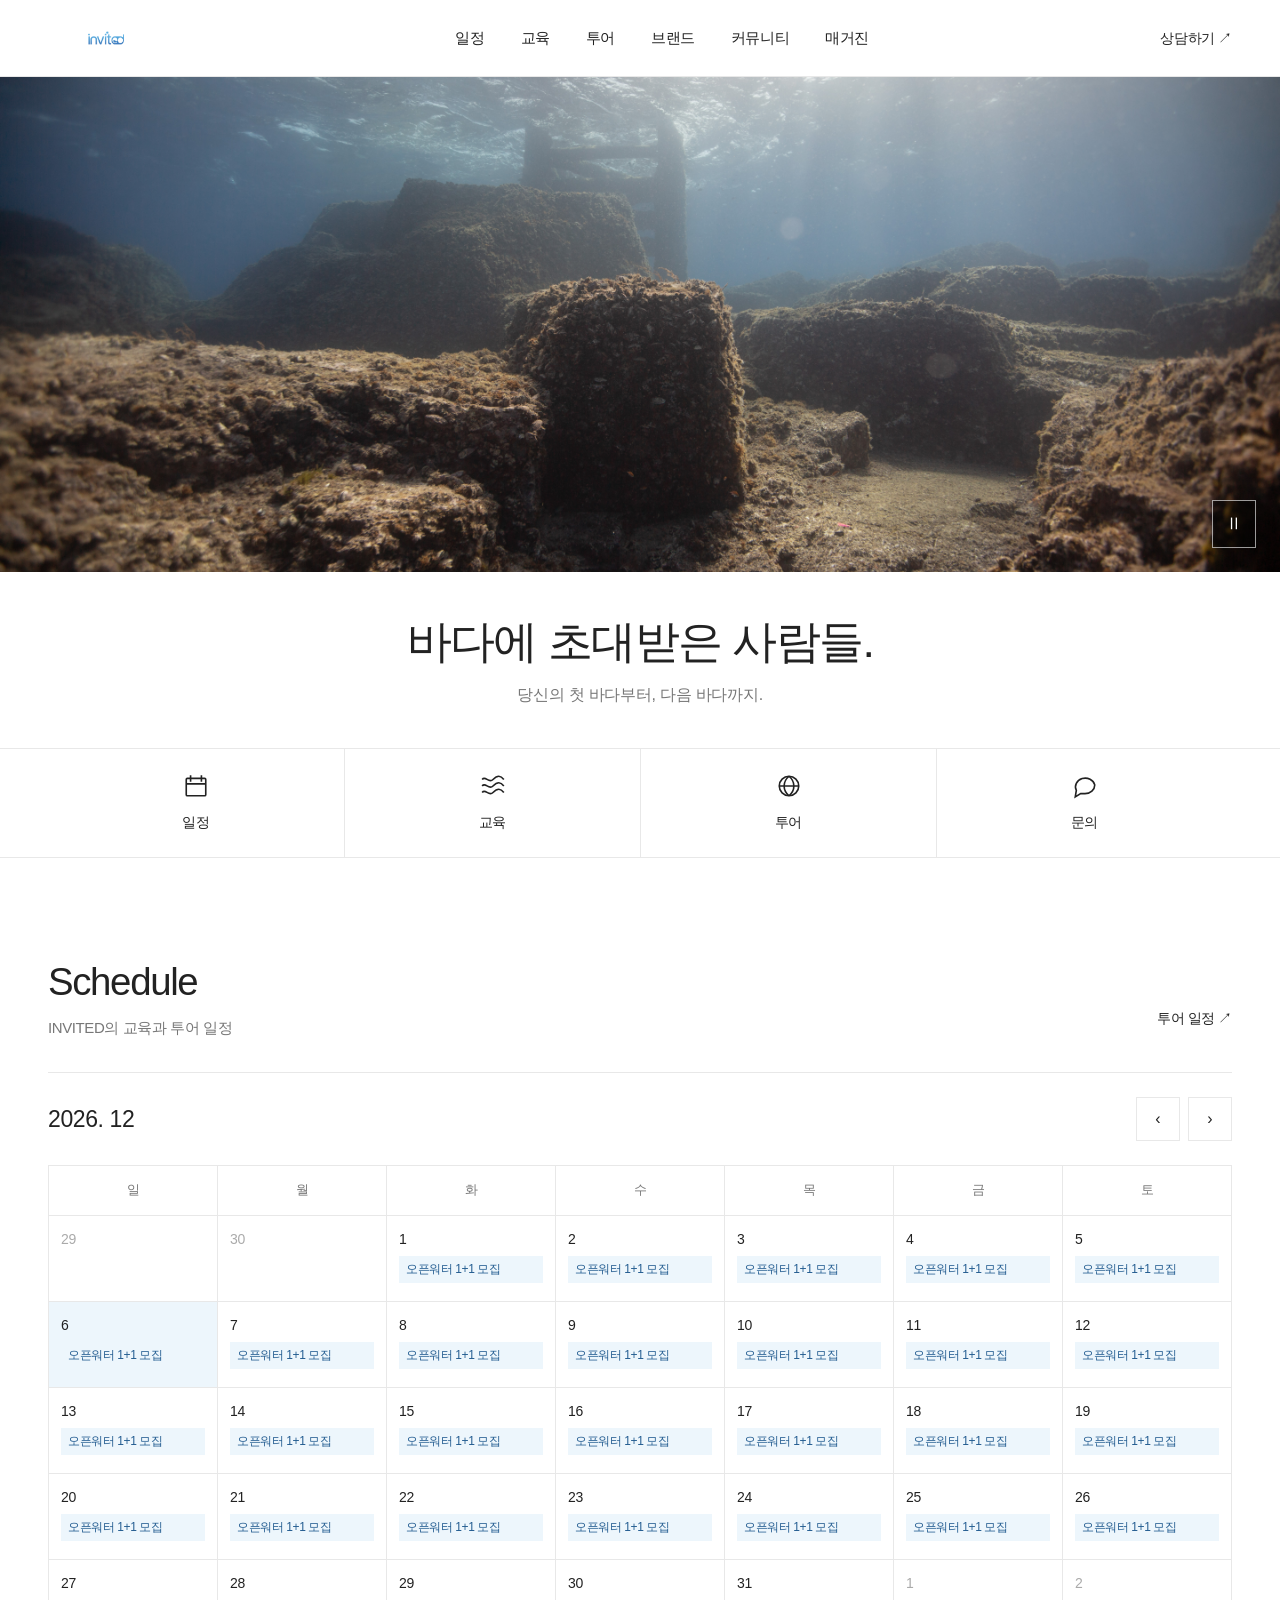
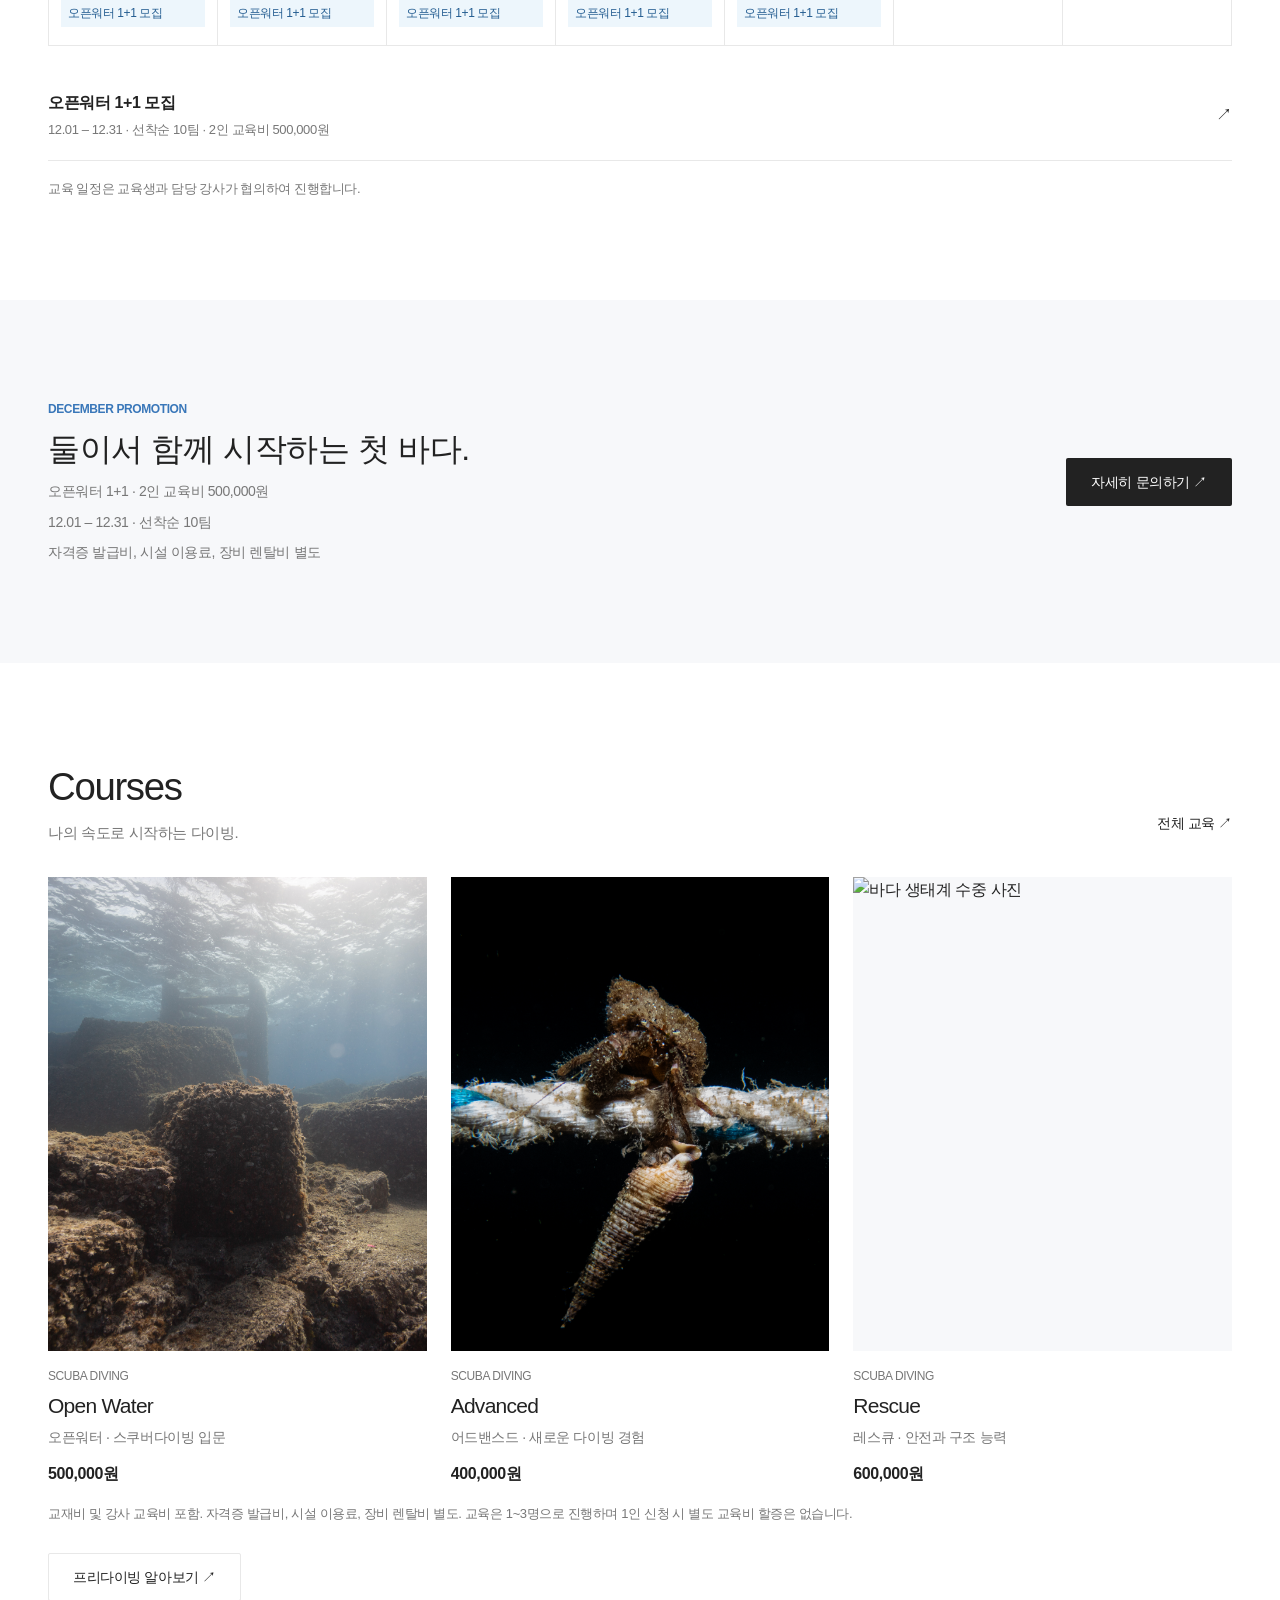
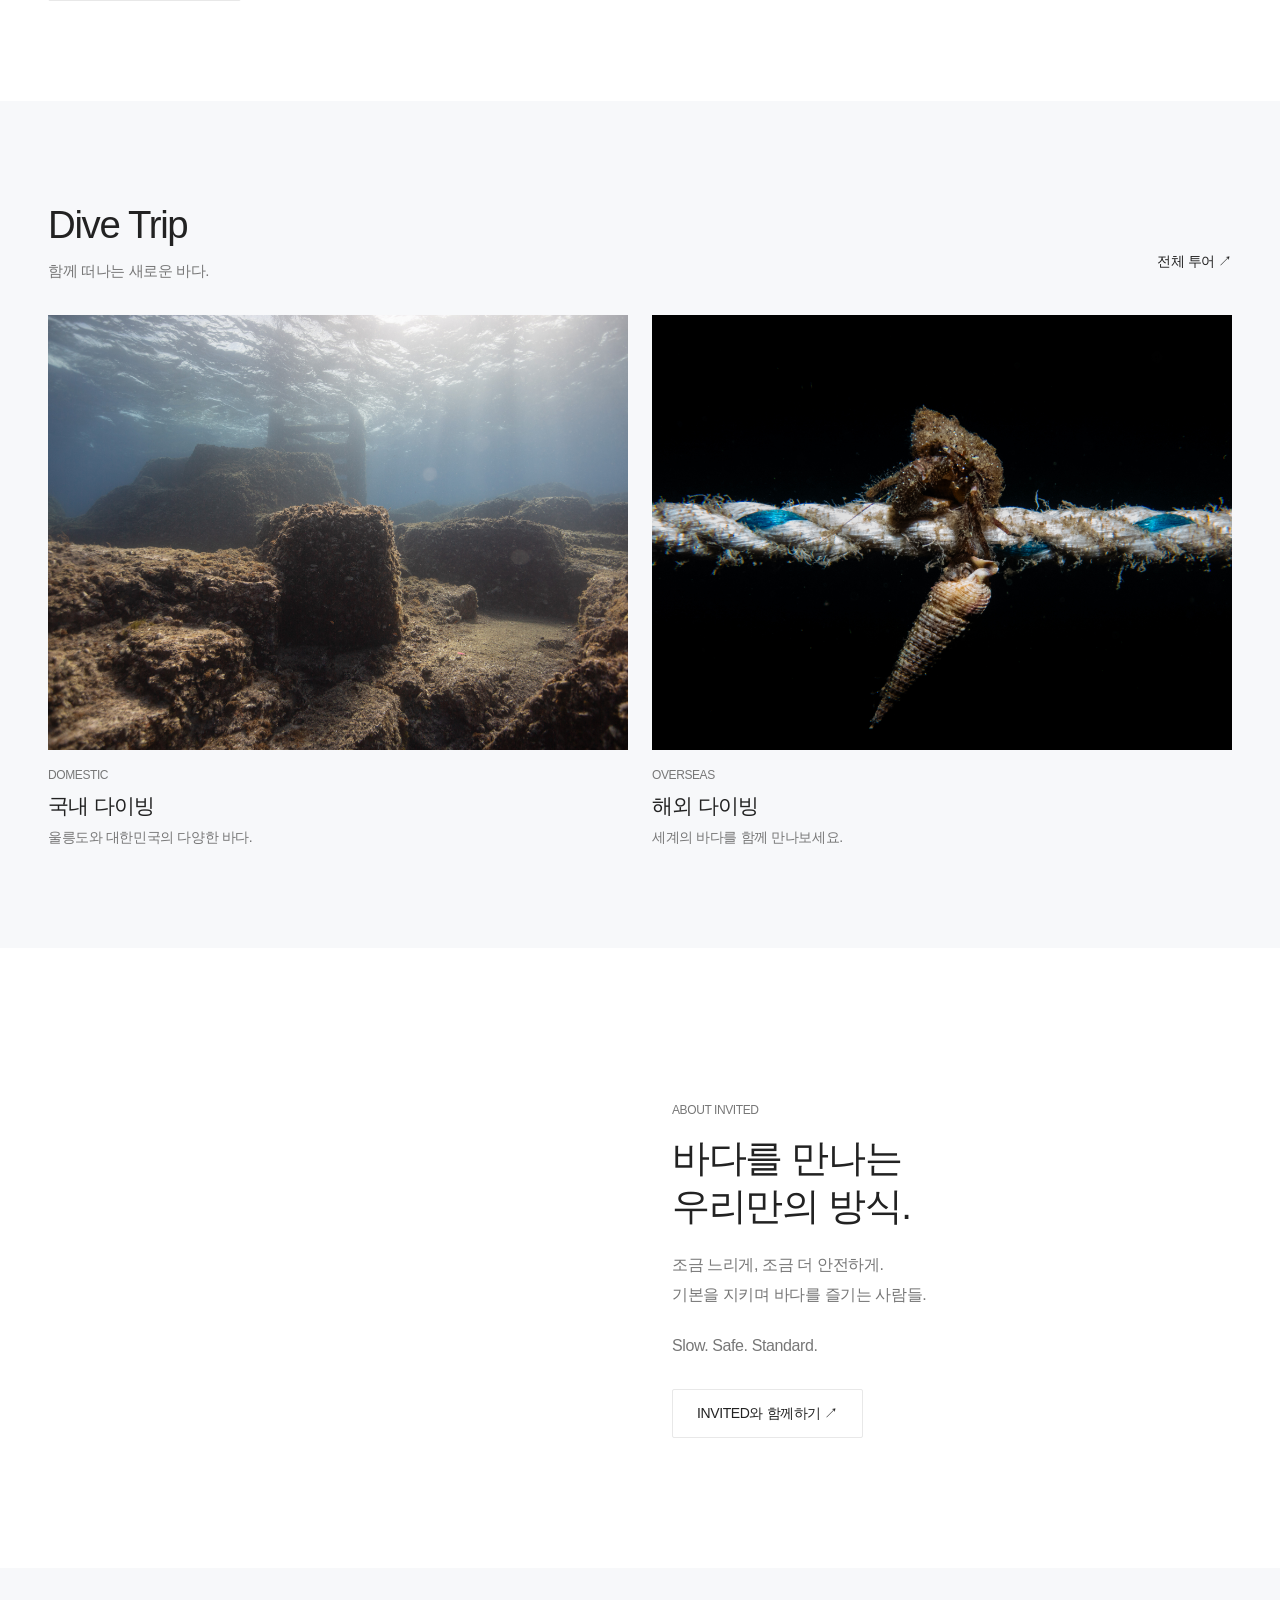
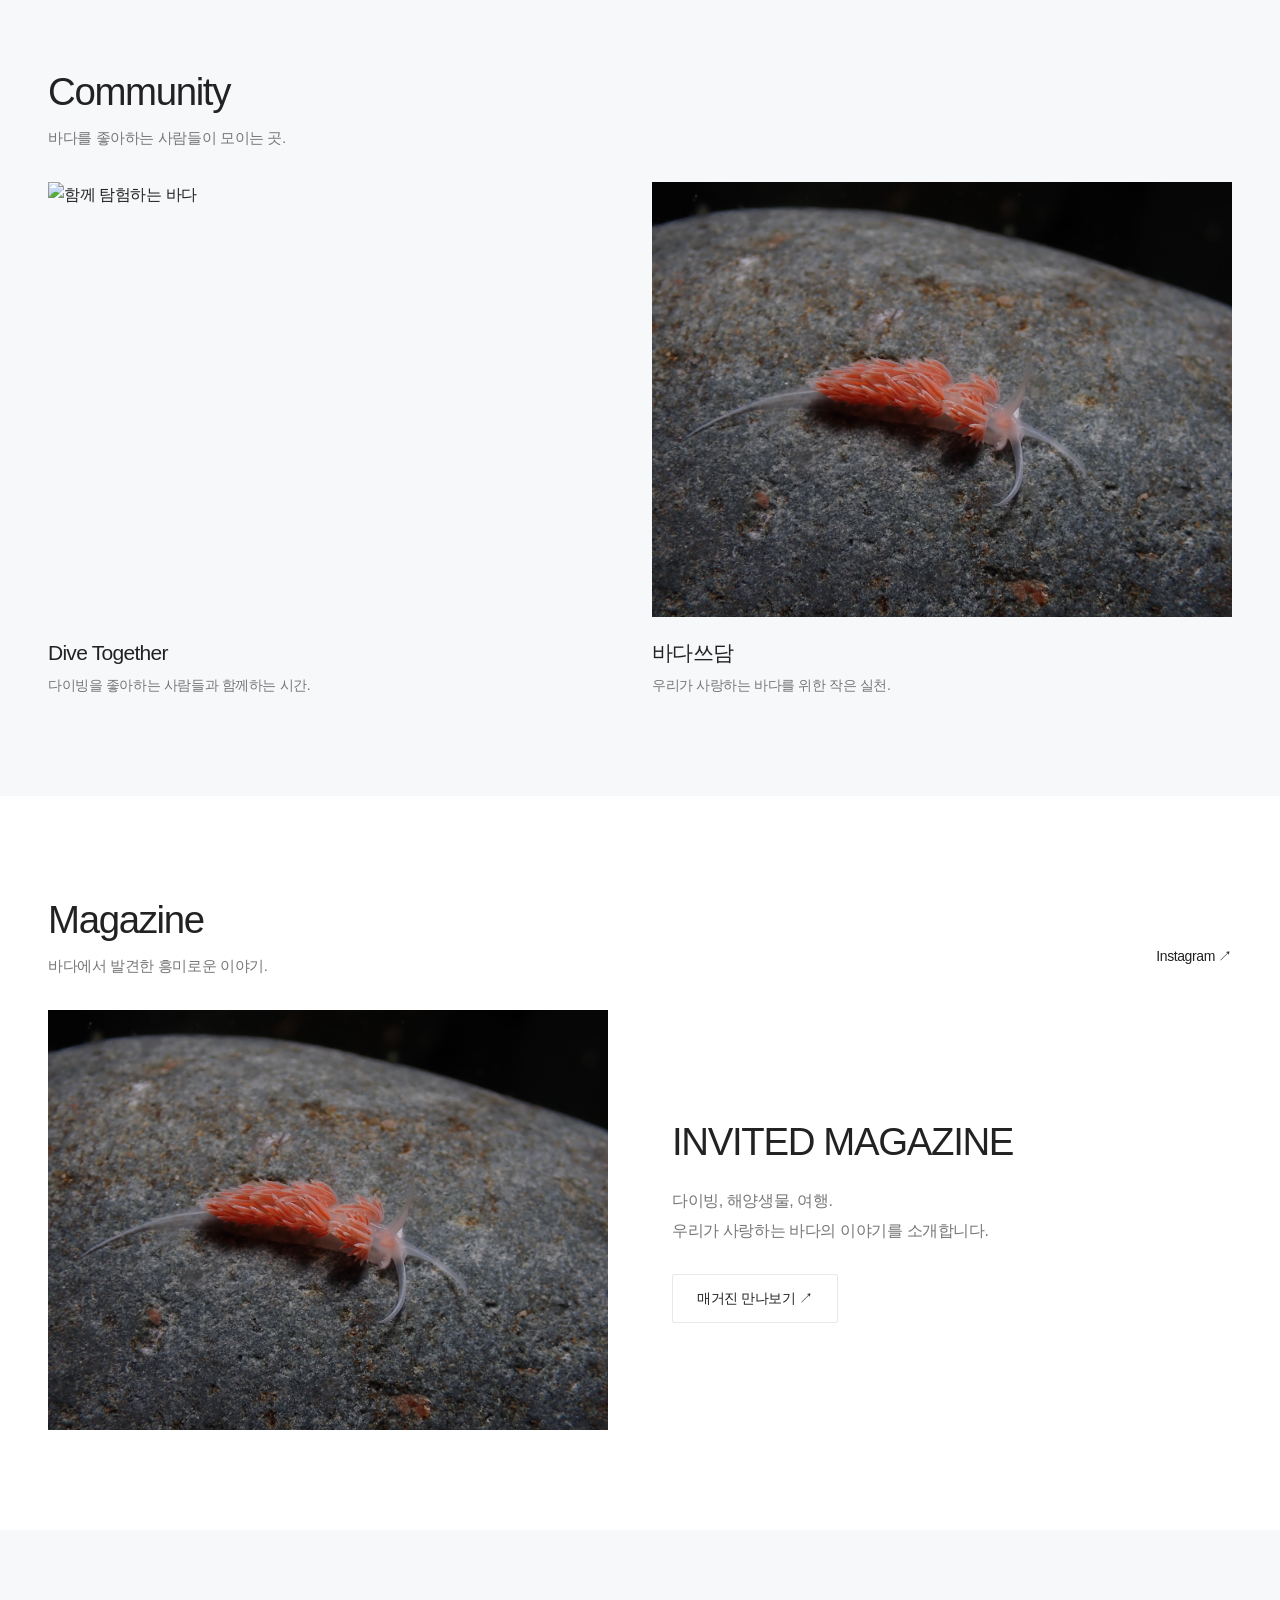
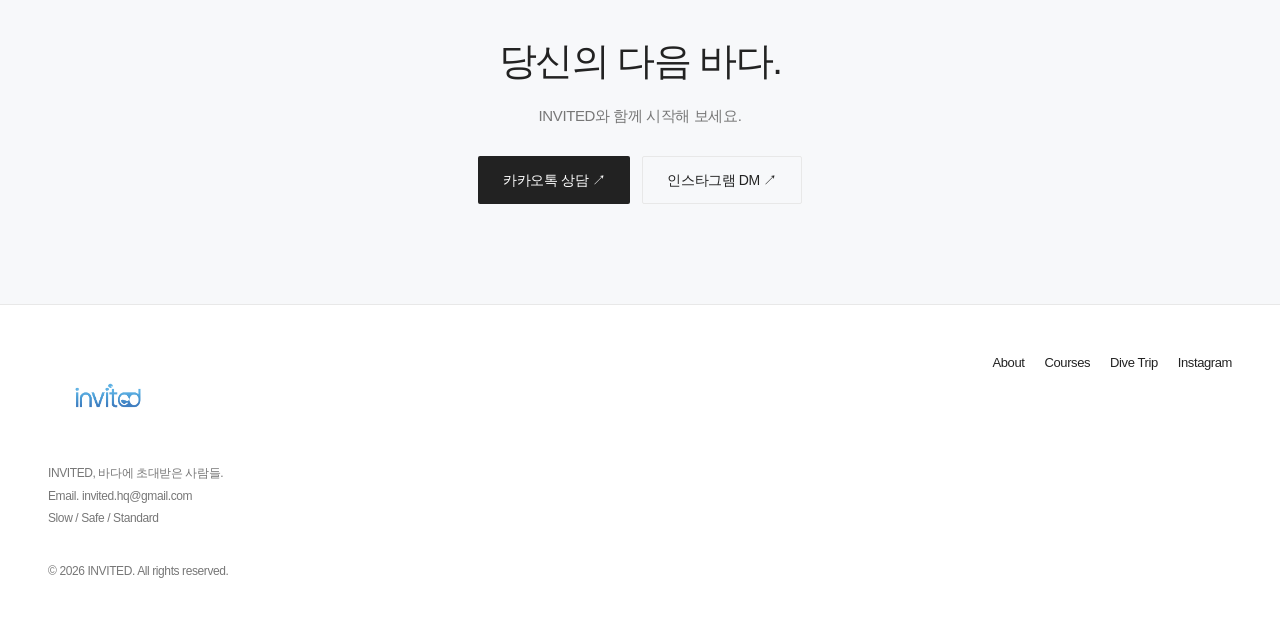
==== index.html @ f5ebbbc6 "V2.0 - Rebuild responsive homepage" ====
<!DOCTYPE html>
<html lang="ko">
<head>

    <meta charset="UTF-8">
    <meta name="viewport"
          content="width=device-width, initial-scale=1.0">

    <title>INVITED — 바다에 초대받은 사람들.</title>

    <meta name="description"
          content="INVITED와 함께 시작하는 새로운 바다. 스쿠버다이빙 교육, 국내외 다이빙 투어, 해양 라이프스타일 커뮤니티.">

    <meta name="theme-color" content="#FFFFFF">

    <link rel="canonical"
          href="https://www.invitedkorea.com/">

    <link rel="stylesheet" href="css/v2.css">

    <style>
        .brand-logo img {
            width: 116px;
        }

        .hero {
            background: #FFFFFF;
        }

        .hero-media {
            height: clamp(340px, 55vh, 640px);
        }

        .hero-content {
            text-align: center;
            padding-block: 40px;
        }

        .hero-title {
            font-weight: 400;
            letter-spacing: -0.035em;
        }

        .hero-description {
            letter-spacing: -0.015em;
        }

        .quick-menu-item {
            font-weight: 400;
        }

        .section-title {
            font-weight: 500;
            letter-spacing: -0.035em;
        }

        .card-title {
            font-weight: 500;
        }

        .calendar-day {
            min-height: 86px;
        }

        .schedule-note {
            color: #777777;
            font-size: 13px;
            margin-top: 18px;
        }

        .schedule-list {
            margin-top: 24px;
        }

        .schedule-item {
            display: flex;
            align-items: center;
            justify-content: space-between;
            gap: 16px;
            padding: 20px 0;
            border-bottom: 1px solid #E8E8E8;
        }

        .schedule-item p {
            font-size: 13px;
            color: #777777;
            margin-top: 4px;
        }

        .community-layout {
            display: grid;
            grid-template-columns: 1fr 1fr;
            align-items: center;
            gap: 64px;
        }

        .community-photo {
            width: 100%;
            aspect-ratio: 4 / 3;
            object-fit: cover;
        }

        .community-copy p {
            color: #777777;
            margin-top: 20px;
            line-height: 1.9;
        }

        .community-copy .btn {
            margin-top: 28px;
        }

        .skip-link {
            position: fixed;
            left: 16px;
            top: -100px;
            z-index: 2000;
            padding: 12px 20px;
            color: #FFFFFF;
            background: #222222;
        }

        .skip-link:focus {
            top: 12px;
        }

        @media (max-width: 767px) {

            .brand-logo img {
                width: 100px;
            }

            .hero-media {
                height: clamp(270px, 42svh, 420px);
            }

            .hero-content {
                padding-block: 28px 32px;
            }

            .hero-title {
                font-size: 27px;
            }

            .hero-description {
                font-size: 13px;
            }

            .calendar-day {
                min-height: 48px;
            }

            .calendar-event {
                height: 5px;
                padding: 0;
                margin-top: 5px;
                border-radius: 1px;
                background: #3977B9;
                font-size: 0;
            }

            .community-layout {
                grid-template-columns: 1fr;
                gap: 28px;
            }

            .schedule-item {
                align-items: flex-start;
            }

            .community-copy p {
                font-size: 14px;
            }
        }
    </style>

</head>

<body>

<a href="#main" class="skip-link">
    본문으로 건너뛰기
</a>

<!-- ==============================
     HEADER
============================== -->

<header class="site-header" id="siteHeader">

    <div class="container header-inner">

        <a href="/" class="brand-logo"
           aria-label="INVITED 홈">

            <img src="images/INVITED-JPG.jpg"
                 alt="INVITED">

        </a>

        <nav class="desktop-nav"
             aria-label="주 메뉴">

            <a href="#schedule">일정</a>
            <a href="#programs">교육</a>
            <a href="#trips">투어</a>
            <a href="#story">브랜드</a>
            <a href="#community">커뮤니티</a>
            <a href="#magazine">매거진</a>

        </nav>

        <a class="header-contact"
           href="https://pf.kakao.com/_bCxexaX"
           target="_blank"
           rel="noopener noreferrer">

            상담하기 ↗

        </a>

        <button type="button"
                class="menu-toggle"
                id="menuToggle"
                aria-label="메뉴 열기"
                aria-expanded="false"
                aria-controls="mobileNav">

            <svg viewBox="0 0 24 24"
                 fill="none"
                 stroke="currentColor"
                 stroke-width="1.5"
                 aria-hidden="true">

                <path d="M3 6h18 M3 12h18 M3 18h18"/>

            </svg>

        </button>

    </div>

    <nav class="mobile-nav"
         id="mobileNav"
         aria-label="모바일 메뉴">

        <a href="#schedule">일정</a>
        <a href="#programs">교육</a>
        <a href="#trips">투어</a>
        <a href="#story">브랜드</a>
        <a href="#community">커뮤니티</a>
        <a href="#magazine">매거진</a>
        <a href="#contact">상담 및 문의</a>

    </nav>

</header>


<main id="main">

<!-- ==============================
     MAIN VISUAL
============================== -->

<section class="hero">

    <div class="hero-media">

        <video id="heroVideo"
               muted
               loop
               playsinline
               preload="none"
               poster="images/ocean/ssangjungcho.jpg"
               aria-hidden="true">

            <source src="videos/hero.mp4"
                    type="video/mp4">

        </video>

        <button type="button"
                class="hero-video-toggle"
                id="videoToggle"
                aria-label="배경 영상 재생">

            <span id="videoToggleIcon"
                  aria-hidden="true">▶</span>

        </button>

    </div>

    <div class="container hero-content">

        <h1 class="hero-title">
            바다에 초대받은 사람들.
        </h1>

        <p class="hero-description">
            당신의 첫 바다부터, 다음 바다까지.
        </p>

    </div>

</section>


<!-- ==============================
     QUICK MENU
============================== -->

<nav class="quick-menu"
     aria-label="빠른 메뉴">

    <div class="container quick-menu-grid">

        <a href="#schedule"
           class="quick-menu-item">

            <svg viewBox="0 0 24 24"
                 fill="none"
                 stroke="currentColor"
                 aria-hidden="true">

                <rect x="3" y="5"
                      width="18" height="16"
                      rx="1"/>

                <path d="M7 2v6 M17 2v6 M3 10h18"/>

            </svg>

            <span>일정</span>

        </a>

        <a href="#programs"
           class="quick-menu-item">

            <svg viewBox="0 0 24 24"
                 fill="none"
                 stroke="currentColor"
                 aria-hidden="true">

                <path d="M2 6c3-4 6 4 10 0s7-4 10 0
                         M2 12c3-4 6 4 10 0s7-4 10 0
                         M2 18c3-4 6 4 10 0s7-4 10 0"/>

            </svg>

            <span>교육</span>

        </a>

        <a href="#trips"
           class="quick-menu-item">

            <svg viewBox="0 0 24 24"
                 fill="none"
                 stroke="currentColor"
                 aria-hidden="true">

                <circle cx="12" cy="12" r="9"/>

                <path d="M3 12h18
                         M12 3c-6 5-6 13 0 18
                         M12 3c6 5 6 13 0 18"/>

            </svg>

            <span>투어</span>

        </a>

        <a href="#contact"
           class="quick-menu-item">

            <svg viewBox="0 0 24 24"
                 fill="none"
                 stroke="currentColor"
                 aria-hidden="true">

                <path d="M21 11a9 8 0 0 1-9 8
                         H8l-5 3 1-6
                         a9 8 0 1 1 17-5Z"/>

            </svg>

            <span>문의</span>

        </a>

    </div>

</nav>


<!-- ==============================
     SCHEDULE
============================== -->

<section class="section" id="schedule">

    <div class="container">

        <div class="section-heading">

            <div>

                <h2 class="section-title">Schedule</h2>

                <p class="section-description">
                    INVITED의 교육과 투어 일정
                </p>

            </div>

            <a href="tour.html" class="section-link">
                투어 일정 ↗
            </a>

        </div>

        <div class="calendar">

            <div class="calendar-header">

                <h3 class="calendar-month"
                    id="calendarMonth"
                    aria-live="polite"></h3>

                <div class="calendar-controls">

                    <button type="button"
                            id="prevMonth"
                            aria-label="이전 달">‹</button>

                    <button type="button"
                            id="nextMonth"
                            aria-label="다음 달">›</button>

                </div>

            </div>

            <div class="calendar-grid"
                 id="calendarGrid"></div>

        </div>

        <div class="schedule-list"
             id="scheduleList"></div>

        <p class="schedule-note">
            교육 일정은 교육생과 담당 강사가
            협의하여 진행합니다.
        </p>

    </div>

</section>


<!-- ==============================
     PROMOTION
============================== -->

<section class="section section-light"
         id="promotion"
         hidden>

    <div class="container">

        <div class="promotion-banner"
             style="padding: 0;">

            <div>

                <p class="promotion-label">
                    DECEMBER PROMOTION
                </p>

                <h2 class="promotion-title">
                    둘이서 함께 시작하는 첫 바다.
                </h2>

                <p class="promotion-description">
                    오픈워터 1+1 · 2인 교육비 500,000원
                </p>

                <p class="promotion-description">
                    12.01 – 12.31 · 선착순 10팀
                </p>

                <p class="promotion-description">
                    자격증 발급비, 시설 이용료,
                    장비 렌탈비 별도
                </p>

            </div>

            <a href="https://pf.kakao.com/_bCxexaX"
               target="_blank"
               rel="noopener noreferrer"
               class="btn btn-dark"
               id="promotionButton">

                자세히 문의하기 ↗

            </a>

        </div>

    </div>

</section>


<!-- ==============================
     COURSES
============================== -->

<section class="section" id="programs">

    <div class="container">

        <div class="section-heading">

            <div>

                <h2 class="section-title">Courses</h2>

                <p class="section-description">
                    나의 속도로 시작하는 다이빙.
                </p>

            </div>

            <a href="learn.html"
               class="section-link">

                전체 교육 ↗

            </a>

        </div>

        <div class="card-grid">

            <!-- OPEN WATER -->

            <a class="content-card"
               href="learn.html#scuba">

                <div class="card-image">

                    <img src="images/ocean/ssangjungcho.jpg"
                         alt="울릉도 수중 풍경"
                         loading="lazy"
                         decoding="async">

                </div>

                <div class="card-body">

                    <p class="card-category">
                        SCUBA DIVING
                    </p>

                    <h3 class="card-title">
                        Open Water
                    </h3>

                    <p class="card-description">
                        오픈워터 · 스쿠버다이빙 입문
                    </p>

                    <p class="card-price">
                        500,000원
                    </p>

                </div>

            </a>


            <!-- ADVANCED -->

            <a class="content-card"
               href="learn.html#advanced">

                <div class="card-image">

                    <img src="images/ocean/soragae.jpg"
                         alt="푸른 바다의 수중 풍경"
                         loading="lazy"
                         decoding="async">

                </div>

                <div class="card-body">

                    <p class="card-category">
                        SCUBA DIVING
                    </p>

                    <h3 class="card-title">
                        Advanced
                    </h3>

                    <p class="card-description">
                        어드밴스드 · 새로운 다이빙 경험
                    </p>

                    <p class="card-price">
                        400,000원
                    </p>

                </div>

            </a>


            <!-- RESCUE -->

            <a class="content-card"
               href="learn.html#rescue">

                <div class="card-image">

                    <img src="images/ocean/getjirung.jpg"
                         alt="바다 생태계 수중 사진"
                         loading="lazy"
                         decoding="async">

                </div>

                <div class="card-body">

                    <p class="card-category">
                        SCUBA DIVING
                    </p>

                    <h3 class="card-title">
                        Rescue
                    </h3>

                    <p class="card-description">
                        레스큐 · 안전과 구조 능력
                    </p>

                    <p class="card-price">
                        600,000원
                    </p>

                </div>

            </a>

        </div>

        <p class="schedule-note">
            교재비 및 강사 교육비 포함.
            자격증 발급비, 시설 이용료, 장비 렌탈비 별도.
            교육은 1~3명으로 진행하며
            1인 신청 시 별도 교육비 할증은 없습니다.
        </p>

        <div style="margin-top: 28px;">

            <a href="learn.html#freediving"
               class="btn btn-outline">

                프리다이빙 알아보기 ↗

            </a>

        </div>

    </div>

</section>


<!-- ==============================
     DIVE TRIP
============================== -->

<section class="section section-light"
         id="trips">

    <div class="container">

        <div class="section-heading">

            <div>

                <h2 class="section-title">
                    Dive Trip
                </h2>

                <p class="section-description">
                    함께 떠나는 새로운 바다.
                </p>

            </div>

            <a href="tour.html" class="section-link">
                전체 투어 ↗
            </a>

        </div>

        <div class="card-grid two-columns">

            <a class="content-card"
               href="tour.html">

                <div class="card-image landscape">

                    <img src="images/ocean/ssangjungcho.jpg"
                         alt="울릉도 다이빙 포인트"
                         loading="lazy"
                         decoding="async">

                </div>

                <div class="card-body">

                    <p class="card-category">
                        DOMESTIC
                    </p>

                    <h3 class="card-title">
                        국내 다이빙
                    </h3>

                    <p class="card-description">
                        울릉도와 대한민국의 다양한 바다.
                    </p>

                </div>

            </a>

            <a class="content-card"
               href="tour.html#cebu-2026">

                <div class="card-image landscape">

                    <img src="images/ocean/soragae.jpg"
                         alt="다이빙 투어를 소개하는 수중 사진"
                         loading="lazy"
                         decoding="async">

                </div>

                <div class="card-body">

                    <p class="card-category">
                        OVERSEAS
                    </p>

                    <h3 class="card-title">
                        해외 다이빙
                    </h3>

                    <p class="card-description">
                        세계의 바다를 함께 만나보세요.
                    </p>

                </div>

            </a>

        </div>

    </div>

</section>


<!-- ==============================
     BRAND STORY
============================== -->

<section class="section" id="story">

    <div class="container community-layout">

        <img class="community-photo"
             src="images/ocean/nudi.jpg"
             alt="바닷속 해양생물"
             loading="lazy"
             decoding="async">

        <div class="community-copy">

            <p class="card-category">
                ABOUT INVITED
            </p>

            <h2 class="section-title"
                style="margin-top: 12px;">

                바다를 만나는<br>
                우리만의 방식.

            </h2>

            <p>
                조금 느리게, 조금 더 안전하게.<br>
                기본을 지키며 바다를 즐기는 사람들.
            </p>

            <p>
                Slow. Safe. Standard.
            </p>

            <a href="#contact"
               class="btn btn-outline">

                INVITED와 함께하기 ↗

            </a>

        </div>

    </div>

</section>


<!-- ==============================
     COMMUNITY
============================== -->

<section class="section section-light"
         id="community">

    <div class="container">

        <div class="section-heading">

            <div>

                <h2 class="section-title">
                    Community
                </h2>

                <p class="section-description">
                    바다를 좋아하는 사람들이 모이는 곳.
                </p>

            </div>

        </div>

        <div class="card-grid two-columns">

            <a class="content-card"
               href="https://www.instagram.com/invited_diving/"
               target="_blank"
               rel="noopener noreferrer">

                <div class="card-image landscape">

                    <img src="images/ocean/getjirung.jpg"
                         alt="함께 탐험하는 바다"
                         loading="lazy"
                         decoding="async">

                </div>

                <div class="card-body">

                    <h3 class="card-title">
                        Dive Together
                    </h3>

                    <p class="card-description">
                        다이빙을 좋아하는 사람들과
                        함께하는 시간.
                    </p>

                </div>

            </a>

            <a class="content-card"
               href="https://www.instagram.com/invited_diving/"
               target="_blank"
               rel="noopener noreferrer">

                <div class="card-image landscape">

                    <img src="images/ocean/nudi.jpg"
                         alt="보호해야 할 바다 생태계"
                         loading="lazy"
                         decoding="async">

                </div>

                <div class="card-body">

                    <h3 class="card-title">
                        바다쓰담
                    </h3>

                    <p class="card-description">
                        우리가 사랑하는 바다를 위한
                        작은 실천.
                    </p>

                </div>

            </a>

        </div>

    </div>

</section>


<!-- ==============================
     MAGAZINE
============================== -->

<section class="section" id="magazine">

    <div class="container">

        <div class="section-heading">

            <div>

                <h2 class="section-title">
                    Magazine
                </h2>

                <p class="section-description">
                    바다에서 발견한 흥미로운 이야기.
                </p>

            </div>

            <a href="https://www.instagram.com/invited_diving/"
               target="_blank"
               rel="noopener noreferrer"
               class="section-link">

                Instagram ↗

            </a>

        </div>

        <div class="community-layout">

            <img class="community-photo"
                 src="images/ocean/nudi.jpg"
                 alt="INVITED 매거진 수중 생물 사진"
                 loading="lazy"
                 decoding="async">

            <div class="community-copy">

                <h3 class="section-title">
                    INVITED MAGAZINE
                </h3>

                <p>
                    다이빙, 해양생물, 여행.<br>
                    우리가 사랑하는 바다의 이야기를
                    소개합니다.
                </p>

                <a href="https://www.instagram.com/invited_diving/"
                   target="_blank"
                   rel="noopener noreferrer"
                   class="btn btn-outline">

                    매거진 만나보기 ↗

                </a>

            </div>

        </div>

    </div>

</section>


<!-- ==============================
     CONTACT
============================== -->

<section class="section contact-section"
         id="contact">

    <div class="container">

        <h2 class="contact-title">
            당신의 다음 바다.
        </h2>

        <p class="contact-description">
            INVITED와 함께 시작해 보세요.
        </p>

        <div class="contact-buttons">

            <a href="https://pf.kakao.com/_bCxexaX"
               target="_blank"
               rel="noopener noreferrer"
               class="btn btn-dark">

                카카오톡 상담 ↗

            </a>

            <a href="https://www.instagram.com/invited_diving/"
               target="_blank"
               rel="noopener noreferrer"
               class="btn btn-outline">

                인스타그램 DM ↗

            </a>

        </div>

    </div>

</section>

</main>


<!-- ==============================
     FOOTER
============================== -->

<footer class="site-footer">

    <div class="container">

        <div class="footer-inner">

            <div>

                <a href="/" class="footer-logo">

                    <img src="images/INVITED-JPG.jpg"
                         alt="INVITED"
                         loading="lazy">

                </a>

                <div class="footer-info">

                    <p>
                        INVITED, 바다에 초대받은 사람들.
                    </p>

                    <p>
                        Email.
                        <a href="mailto:invited.hq@gmail.com">
                            invited.hq@gmail.com
                        </a>
                    </p>

                    <p>
                        Slow / Safe / Standard
                    </p>

                </div>

            </div>

            <div class="footer-links">

                <a href="#story">About</a>

                <a href="learn.html">Courses</a>

                <a href="tour.html">Dive Trip</a>

                <a href="https://www.instagram.com/invited_diving/"
                   target="_blank"
                   rel="noopener noreferrer">

                    Instagram

                </a>

            </div>

        </div>

        <p class="footer-copyright">
            © 2026 INVITED. All rights reserved.
        </p>

    </div>

</footer>


<!-- ==============================
     JAVASCRIPT
============================== -->

<script>

    /* MOBILE MENU */

    const menuToggle =
        document.getElementById('menuToggle');

    const mobileNav =
        document.getElementById('mobileNav');

    function closeMenu() {

        mobileNav.classList.remove('is-open');

        menuToggle.setAttribute(
            'aria-expanded', 'false'
        );

        menuToggle.setAttribute(
            'aria-label', '메뉴 열기'
        );

    }

    menuToggle.addEventListener('click', () => {

        const isOpen =
            mobileNav.classList.toggle('is-open');

        menuToggle.setAttribute(
            'aria-expanded', String(isOpen)
        );

        menuToggle.setAttribute(
            'aria-label',
            isOpen ? '메뉴 닫기' : '메뉴 열기'
        );

    });

    mobileNav.querySelectorAll('a')
        .forEach(link => {

            link.addEventListener(
                'click', closeMenu
            );

        });

    document.addEventListener('keydown', event => {

        if (event.key === 'Escape') {
            closeMenu();
        }

    });

    window.matchMedia('(min-width: 1024px)')
        .addEventListener('change', closeMenu);


    /* VIDEO CONTROL */

    const video =
        document.getElementById('heroVideo');

    const videoToggle =
        document.getElementById('videoToggle');

    const videoIcon =
        document.getElementById('videoToggleIcon');

    function updateVideoControl() {

        videoIcon.textContent =
            video.paused ? '▶' : 'Ⅱ';

        videoToggle.setAttribute(
            'aria-label',
            video.paused
                ? '배경 영상 재생'
                : '배경 영상 일시정지'
        );

    }

    video.addEventListener(
        'play', updateVideoControl
    );

    video.addEventListener(
        'pause', updateVideoControl
    );

    videoToggle.addEventListener('click', async () => {

        if (video.paused) {

            try {
                await video.play();
            } catch (error) {
                updateVideoControl();
            }

        } else {

            video.pause();

        }

    });

    const reduceMotion = window.matchMedia(
        '(prefers-reduced-motion: reduce)'
    ).matches;

    const isDesktop = window.matchMedia(
        '(min-width: 1024px)'
    ).matches;

    const saveData =
        navigator.connection?.saveData === true;

    if (isDesktop && !reduceMotion && !saveData) {

        video.play().catch(() => {
            updateVideoControl();
        });

    }


    /* SCHEDULE DATA */

    const events = [

        {
            start: '2026-12-01',
            end: '2026-12-31',
            title: '오픈워터 1+1 모집',
            description: '선착순 10팀 · 2인 교육비 500,000원',
            link: '#promotion'
        }

    ];


    /* CALENDAR */

    function getKoreaDate() {

        return new Intl.DateTimeFormat('en-CA', {

            timeZone: 'Asia/Seoul',
            year: 'numeric',
            month: '2-digit',
            day: '2-digit'

        }).format(new Date());

    }

    const koreaParts = new Intl.DateTimeFormat(
        'en-US', {
            timeZone: 'Asia/Seoul',
            year: 'numeric',
            month: 'numeric',
            day: 'numeric'
        }
    ).formatToParts(new Date());

    const todayYear = Number(
        koreaParts.find(p => p.type === 'year').value
    );

    const todayMonth = Number(
        koreaParts.find(p => p.type === 'month').value
    );

    const todayDay = Number(
        koreaParts.find(p => p.type === 'day').value
    );

    function dateString(year, month, day) {

        return year + '-' +
            String(month).padStart(2, '0') + '-' +
            String(day).padStart(2, '0');

    }

    const todayString = dateString(
        todayYear, todayMonth, todayDay
    );

    let currentMonth = new Date(
        todayYear, todayMonth - 1, 1
    );

    const calendarGrid =
        document.getElementById('calendarGrid');

    const calendarMonth =
        document.getElementById('calendarMonth');

    const scheduleList =
        document.getElementById('scheduleList');

    function renderCalendar() {

        const year = currentMonth.getFullYear();

        const month = currentMonth.getMonth();

        calendarMonth.textContent =
            `${year}. ${String(month + 1).padStart(2, '0')}`;

        calendarGrid.replaceChildren();

        const weekdays = [
            '일', '월', '화', '수',
            '목', '금', '토'
        ];

        weekdays.forEach(day => {

            const cell = document.createElement('div');

            cell.className = 'calendar-weekday';

            cell.textContent = day;

            calendarGrid.appendChild(cell);

        });

        const firstDay =
            new Date(year, month, 1).getDay();

        const lastDate =
            new Date(year, month + 1, 0).getDate();

        const totalCells = Math.ceil(
            (firstDay + lastDate) / 7
        ) * 7;

        for (let i = 0; i < totalCells; i++) {

            const day = i - firstDay + 1;

            const actualDate = new Date(
                year, month, day
            );

            const date = dateString(
                actualDate.getFullYear(),
                actualDate.getMonth() + 1,
                actualDate.getDate()
            );

            const cell =
                document.createElement('div');

            cell.className = 'calendar-day';

            cell.textContent = actualDate.getDate();

            const outside =
                actualDate.getMonth() !== month;

            if (outside) {

                cell.classList.add('is-outside');

            }

            if (date === todayString) {

                cell.classList.add('is-today');

            }

            if (!outside) {

                events.filter(event =>

                    date >= event.start &&
                    date <= event.end

                ).forEach(event => {

                    const marker =
                        document.createElement('a');

                    marker.className =
                        'calendar-event';

                    marker.textContent = event.title;

                    marker.href = event.link;

                    marker.setAttribute(
                        'aria-label', event.title
                    );

                    cell.appendChild(marker);

                });

            }

            calendarGrid.appendChild(cell);

        }

        renderScheduleList(year, month);

    }

    function renderScheduleList(year, month) {

        scheduleList.replaceChildren();

        const first = dateString(
            year, month + 1, 1
        );

        const last = dateString(
            year,
            month + 1,
            new Date(year, month + 1, 0).getDate()
        );

        const monthlyEvents = events.filter(event =>

            event.start <= last &&
            event.end >= first

        );

        if (monthlyEvents.length === 0) {

            const message =
                document.createElement('p');

            message.className = 'schedule-note';

            message.textContent =
                '현재 등록된 공개 일정이 없습니다.';

            scheduleList.appendChild(message);

            return;

        }

        monthlyEvents.forEach(event => {

            const item = document.createElement('a');

            item.className = 'schedule-item';

            item.href = event.link;

            const copy = document.createElement('div');

            const title = document.createElement('strong');

            title.textContent = event.title;

            const description =
                document.createElement('p');

            description.textContent =
                event.start.slice(5).replace('-', '.') +
                ' – ' +
                event.end.slice(5).replace('-', '.') +
                ' · ' + event.description;

            const arrow = document.createElement('span');

            arrow.textContent = '↗';

            copy.append(title, description);

            item.append(copy, arrow);

            scheduleList.appendChild(item);

        });

    }

    document.getElementById('prevMonth')
        .addEventListener('click', () => {

            currentMonth.setMonth(
                currentMonth.getMonth() - 1
            );

            renderCalendar();

        });

    document.getElementById('nextMonth')
        .addEventListener('click', () => {

            currentMonth.setMonth(
                currentMonth.getMonth() + 1
            );

            renderCalendar();

        });


    /* PROMOTION STATUS */

    const promotion =
        document.getElementById('promotion');

    const promotionButton =
        document.getElementById('promotionButton');

    if (todayString <= '2026-12-31') {

        promotion.hidden = false;

        if (todayString < '2026-12-01') {

            promotionButton.textContent =
                '12월 1일 모집 시작';

            promotionButton.removeAttribute('href');

            promotionButton.removeAttribute('target');

        }

    } else {

        events[0].link =
            'https://pf.kakao.com/_bCxexaX';

        events[0].title =
            '오픈워터 1+1 모집 기간 종료';

    }

    renderCalendar();

</script>

</body>
</html>
---- css/v2.css ----
@import url('https://cdn.jsdelivr.net/gh/orioncactus/pretendard@v1.3.9/dist/web/variable/pretendardvariable-dynamic-subset.css');

/* ========================================
   INVITED WEBSITE V2.0
   Global Design System
======================================== */

:root {
    --color-primary: #3977B9;
    --color-white: #FFFFFF;
    --color-black: #222222;
    --color-gray: #777777;
    --color-light: #F7F8FA;
    --color-border: #E8E8E8;

    --font-primary: "Pretendard Variable",
        Pretendard, -apple-system,
        BlinkMacSystemFont, sans-serif;

    --container-width: 1440px;
    --page-padding: 48px;
    --section-spacing: 100px;
    --header-height: 76px;
}

/* ========================================
   01. RESET
======================================== */

*,
*::before,
*::after {
    box-sizing: border-box;
}

html {
    margin: 0;
    padding: 0;
    scroll-behavior: smooth;
    scroll-padding-top: var(--header-height);
    -webkit-text-size-adjust: 100%;
}

body {
    margin: 0;
    padding: 0;
    background: var(--color-white);
    color: var(--color-black);
    font-family: var(--font-primary);
    font-size: 16px;
    font-weight: 400;
    line-height: 1.6;
    letter-spacing: -0.025em;
    word-break: keep-all;
    overflow-wrap: break-word;
    -webkit-font-smoothing: antialiased;
}

h1, h2, h3, h4, h5, h6, p {
    margin: 0;
}

a {
    color: inherit;
    text-decoration: none;
}

button,
input,
select,
textarea {
    font: inherit;
}

button {
    cursor: pointer;
}

img,
video {
    display: block;
    max-width: 100%;
}

img {
    height: auto;
}

ul,
ol {
    margin: 0;
    padding: 0;
    list-style: none;
}

button:focus-visible,
a:focus-visible,
input:focus-visible,
select:focus-visible,
textarea:focus-visible {
    outline: 2px solid var(--color-primary);
    outline-offset: 4px;
}

/* ========================================
   02. LAYOUT
======================================== */

.container {
    width: 100%;
    max-width: var(--container-width);
    margin: 0 auto;
    padding-inline: var(--page-padding);
}

.section {
    padding-block: var(--section-spacing);
}

.section-light {
    background: var(--color-light);
}

.section-heading {
    display: flex;
    align-items: flex-end;
    justify-content: space-between;
    gap: 24px;
    margin-bottom: 32px;
}

.section-title {
    font-size: clamp(28px, 3vw, 42px);
    font-weight: 500;
    line-height: 1.25;
    letter-spacing: -0.045em;
}

.section-description {
    margin-top: 10px;
    color: var(--color-gray);
    font-size: 15px;
    font-weight: 400;
}

.section-link {
    display: inline-flex;
    align-items: center;
    gap: 8px;
    flex-shrink: 0;
    font-size: 14px;
    font-weight: 400;
    min-height: 44px;
}

.section-link:hover {
    color: var(--color-primary);
}

/* ========================================
   03. HEADER
======================================== */

.site-header {
    position: sticky;
    top: 0;
    z-index: 1000;
    width: 100%;
    background: var(--color-white);
    border-bottom: 1px solid var(--color-border);
}

.header-inner {
    display: flex;
    align-items: center;
    justify-content: space-between;
    gap: 24px;
    height: var(--header-height);
}

.brand-logo {
    display: inline-flex;
    align-items: center;
    flex-shrink: 0;
    min-height: 44px;
}

.brand-logo img {
    width: 128px;
    max-height: 46px;
    object-fit: contain;
}

.desktop-nav {
    display: flex;
    align-items: center;
    gap: 36px;
}

.desktop-nav a {
    display: inline-flex;
    align-items: center;
    min-height: 44px;
    font-size: 15px;
    font-weight: 400;
    white-space: nowrap;
    transition: color 0.2s ease;
}

.desktop-nav a:hover,
.desktop-nav a[aria-current="page"] {
    color: var(--color-primary);
}

.header-contact {
    display: inline-flex;
    align-items: center;
    gap: 8px;
    min-height: 44px;
    font-size: 14px;
    font-weight: 500;
    white-space: nowrap;
}

.menu-toggle {
    display: none;
    align-items: center;
    justify-content: center;
    width: 44px;
    height: 44px;
    padding: 10px;
    border: none;
    background: transparent;
    color: var(--color-black);
}

.menu-toggle svg {
    width: 24px;
    height: 24px;
}

.mobile-nav {
    display: none;
}

/* ========================================
   04. MAIN HERO
======================================== */

.hero {
    position: relative;
    width: 100%;
    overflow: hidden;
    background: var(--color-light);
}

.hero-media {
    position: relative;
    width: 100%;
    height: clamp(380px, 65vh, 720px);
    overflow: hidden;
    background: #17485F;
}

.hero-media img,
.hero-media video {
    width: 100%;
    height: 100%;
    object-fit: cover;
    object-position: center;
}

.hero-content {
    padding-block: 36px 40px;
}

.hero-title {
    font-size: clamp(30px, 3.5vw, 48px);
    font-weight: 500;
    line-height: 1.3;
    letter-spacing: -0.045em;
}

.hero-description {
    margin-top: 12px;
    font-size: 16px;
    color: var(--color-gray);
    font-weight: 400;
}

.hero-video-toggle {
    position: absolute;
    right: 24px;
    bottom: 24px;
    display: inline-flex;
    align-items: center;
    justify-content: center;
    min-width: 44px;
    min-height: 44px;
    padding: 10px;
    border: 1px solid rgba(255,255,255,0.6);
    color: var(--color-white);
    background: rgba(0,0,0,0.4);
}

/* ========================================
   05. QUICK MENU
======================================== */

.quick-menu {
    border-top: 1px solid var(--color-border);
    border-bottom: 1px solid var(--color-border);
}

.quick-menu-grid {
    display: grid;
    grid-template-columns: repeat(4, minmax(0, 1fr));
}

.quick-menu-item {
    display: flex;
    flex-direction: column;
    align-items: center;
    justify-content: center;
    gap: 12px;
    min-height: 104px;
    padding: 24px 12px;
    font-size: 14px;
    font-weight: 500;
    transition: color 0.2s ease,
                background 0.2s ease;
}

.quick-menu-item + .quick-menu-item {
    border-left: 1px solid var(--color-border);
}

.quick-menu-item svg {
    width: 26px;
    height: 26px;
    stroke-width: 1.5;
}

.quick-menu-item:hover {
    color: var(--color-primary);
    background: var(--color-light);
}

/* ========================================
   06. BUTTONS
======================================== */

.btn {
    display: inline-flex;
    justify-content: center;
    align-items: center;
    gap: 12px;
    min-height: 48px;
    padding: 12px 24px;
    font-size: 14px;
    font-weight: 500;
    border: 1px solid transparent;
    border-radius: 2px;
    text-align: center;
    transition: background 0.2s ease,
                color 0.2s ease;
}

.btn-primary {
    background: var(--color-primary);
    color: var(--color-white);
}

.btn-primary:hover {
    background: #2E6299;
}

.btn-dark {
    background: var(--color-black);
    color: var(--color-white);
}

.btn-dark:hover {
    background: #444444;
}

.btn-outline {
    background: transparent;
    color: var(--color-black);
    border-color: var(--color-border);
}

.btn-outline:hover {
    border-color: var(--color-black);
}

.btn-block {
    width: 100%;
}

/* ========================================
   07. PROMOTION BANNER
======================================== */

.promotion-banner {
    display: flex;
    align-items: center;
    justify-content: space-between;
    gap: 24px;
    padding: 32px 36px;
    background: var(--color-light);
}

.promotion-label {
    font-size: 12px;
    color: var(--color-primary);
    font-weight: 600;
}

.promotion-title {
    margin-top: 8px;
    font-size: clamp(22px, 3vw, 32px);
    font-weight: 500;
    line-height: 1.4;
}

.promotion-description {
    margin-top: 8px;
    font-size: 14px;
    color: var(--color-gray);
}

/* ========================================
   08. CARD GRID
======================================== */

.card-grid {
    display: grid;
    grid-template-columns: repeat(3, minmax(0, 1fr));
    gap: 24px;
}

.card-grid.two-columns {
    grid-template-columns: repeat(2, minmax(0, 1fr));
}

.card-grid.four-columns {
    grid-template-columns: repeat(4, minmax(0, 1fr));
}

.content-card {
    display: block;
    min-width: 0;
}

.card-image {
    width: 100%;
    aspect-ratio: 4 / 5;
    overflow: hidden;
    background: var(--color-light);
}

.card-image.landscape {
    aspect-ratio: 4 / 3;
}

.card-image img {
    width: 100%;
    height: 100%;
    object-fit: cover;
    transition: transform 0.5s ease;
}

@media (hover: hover) {
    .content-card:hover .card-image img {
        transform: scale(1.035);
    }
}

.card-body {
    padding-top: 16px;
}

.card-category {
    font-size: 12px;
    color: var(--color-gray);
    font-weight: 400;
}

.card-title {
    margin-top: 5px;
    font-size: 21px;
    font-weight: 500;
    line-height: 1.4;
    letter-spacing: -0.035em;
}

.card-description {
    margin-top: 6px;
    color: var(--color-gray);
    font-size: 14px;
    line-height: 1.6;
}

.card-price {
    margin-top: 12px;
    font-size: 16px;
    font-weight: 600;
}

/* ========================================
   09. SCHEDULE CALENDAR
======================================== */

.calendar {
    width: 100%;
    border-top: 1px solid var(--color-border);
}

.calendar-header {
    display: flex;
    align-items: center;
    justify-content: space-between;
    gap: 16px;
    padding: 24px 0;
}

.calendar-month {
    font-size: 23px;
    font-weight: 500;
}

.calendar-controls {
    display: flex;
    gap: 8px;
}

.calendar-controls button {
    width: 44px;
    height: 44px;
    background: var(--color-white);
    border: 1px solid var(--color-border);
    color: var(--color-black);
}

.calendar-grid {
    display: grid;
    grid-template-columns: repeat(7, minmax(0, 1fr));
    border-left: 1px solid var(--color-border);
    border-top: 1px solid var(--color-border);
}

.calendar-weekday,
.calendar-day {
    min-width: 0;
    border-right: 1px solid var(--color-border);
    border-bottom: 1px solid var(--color-border);
}

.calendar-weekday {
    padding: 14px 4px;
    font-size: 13px;
    color: var(--color-gray);
    text-align: center;
}

.calendar-day {
    min-height: 112px;
    padding: 12px;
    font-size: 14px;
}

.calendar-day.is-today {
    background: #EDF6FC;
}

.calendar-day.is-outside {
    color: #AAAAAA;
}

.calendar-event {
    display: block;
    width: 100%;
    margin-top: 6px;
    padding: 5px 7px;
    background: #EDF6FC;
    color: #245D91;
    font-size: 12px;
    line-height: 1.4;
    overflow-wrap: anywhere;
}

/* ========================================
   10. INSTRUCTORS
======================================== */

.instructor-card .card-image {
    aspect-ratio: 4 / 5;
}

.instructor-name {
    font-size: 22px;
    font-weight: 500;
    margin-top: 16px;
}

.instructor-role {
    margin-top: 4px;
    color: var(--color-gray);
    font-size: 14px;
}

/* ========================================
   11. CONTACT
======================================== */

.contact-section {
    background: var(--color-light);
    text-align: center;
}

.contact-title {
    font-size: clamp(28px, 3vw, 42px);
    font-weight: 500;
    letter-spacing: -0.04em;
}

.contact-description {
    margin-top: 12px;
    color: var(--color-gray);
    font-size: 15px;
}

.contact-buttons {
    display: flex;
    flex-wrap: wrap;
    justify-content: center;
    gap: 12px;
    margin-top: 28px;
}

/* ========================================
   12. FOOTER
======================================== */

.site-footer {
    padding-block: 48px;
    border-top: 1px solid var(--color-border);
    background: var(--color-white);
}

.footer-inner {
    display: flex;
    justify-content: space-between;
    align-items: flex-start;
    gap: 32px;
}

.footer-logo img {
    width: 120px;
    margin-bottom: 24px;
}

.footer-info {
    font-size: 12px;
    line-height: 1.9;
    color: var(--color-gray);
}

.footer-links {
    display: flex;
    flex-wrap: wrap;
    gap: 20px;
    font-size: 13px;
}

.footer-copyright {
    margin-top: 32px;
    font-size: 12px;
    color: var(--color-gray);
}

/* ========================================
   13. TABLET
======================================== */

@media (max-width: 1023px) {

    :root {
        --page-padding: 32px;
        --section-spacing: 72px;
        --header-height: 68px;
    }

    .desktop-nav {
        display: none;
    }

    .header-contact {
        display: none;
    }

    .menu-toggle {
        display: inline-flex;
    }

    .mobile-nav.is-open {
        display: block;
        position: absolute;
        top: 100%;
        left: 0;
        width: 100%;
        max-height: calc(100vh - var(--header-height));
        overflow-y: auto;
        padding: 16px var(--page-padding) 24px;
        background: var(--color-white);
        border-bottom: 1px solid var(--color-border);
    }

    .mobile-nav a {
        display: block;
        padding: 16px 0;
        font-size: 17px;
        font-weight: 400;
        border-bottom: 1px solid var(--color-border);
    }

    .card-grid,
    .card-grid.four-columns {
        grid-template-columns: repeat(2, minmax(0, 1fr));
        gap: 20px;
    }

    .calendar-day {
        min-height: 90px;
        padding: 8px;
    }
}

/* ========================================
   14. MOBILE
======================================== */

@media (max-width: 767px) {

    :root {
        --page-padding: 20px;
        --section-spacing: 56px;
        --header-height: 60px;
    }

    .brand-logo img {
        width: 108px;
        max-height: 38px;
    }

    .header-inner {
        gap: 12px;
    }

    .hero-media {
        height: 50vh;
        height: clamp(280px, 50svh, 520px);
    }

    .hero-content {
        padding-block: 24px 28px;
    }

    .hero-title {
        font-size: 30px;
        line-height: 1.35;
    }

    .hero-description {
        font-size: 14px;
        margin-top: 8px;
    }

    .hero-video-toggle {
        bottom: 12px;
        right: 12px;
    }

    .quick-menu-item {
        min-height: 84px;
        padding: 16px 4px;
        font-size: 12px;
        gap: 8px;
    }

    .quick-menu-item svg {
        width: 23px;
        height: 23px;
    }

    .section-heading {
        gap: 12px;
        margin-bottom: 24px;
    }

    .section-title {
        font-size: 28px;
    }

    .section-description {
        font-size: 13px;
    }

    .section-link {
        font-size: 12px;
    }

    .card-grid,
    .card-grid.two-columns,
    .card-grid.four-columns {
        grid-template-columns: repeat(2, minmax(0, 1fr));
        gap: 28px 14px;
    }

    .card-title {
        font-size: 17px;
    }

    .card-description {
        font-size: 13px;
    }

    .card-price {
        font-size: 14px;
        margin-top: 8px;
    }

    .card-body {
        padding-top: 12px;
    }

    .promotion-banner {
        flex-direction: column;
        align-items: flex-start;
        padding: 24px;
        gap: 20px;
    }

    .promotion-banner .btn {
        width: 100%;
    }

    .calendar-header {
        padding: 16px 0;
    }

    .calendar-month {
        font-size: 20px;
    }

    .calendar-weekday {
        font-size: 11px;
        padding: 10px 2px;
    }

    .calendar-day {
        min-height: 72px;
        padding: 4px;
        font-size: 11px;
    }

    .calendar-event {
        font-size: 10px;
        padding: 4px 2px;
    }

    .instructor-name {
        font-size: 18px;
    }

    .instructor-role {
        font-size: 12px;
    }

    .contact-buttons {
        flex-direction: column;
    }

    .contact-buttons .btn {
        width: 100%;
    }

    .footer-inner {
        flex-direction: column;
        gap: 24px;
    }

    .site-footer {
        padding-block: 36px;
    }

    .footer-links {
        gap: 14px;
    }
}

/* ========================================
   15. SMALL MOBILE
======================================== */

@media (max-width: 374px) {

    :root {
        --page-padding: 16px;
    }

    .hero-title {
        font-size: 26px;
    }

    .section-title {
        font-size: 25px;
    }

    .card-title {
        font-size: 15px;
    }

    .section-link {
        font-size: 11px;
    }
}

/* ========================================
   16. ACCESSIBILITY
======================================== */

@media (prefers-reduced-motion: reduce) {

    html {
        scroll-behavior: auto;
    }

    *,
    *::before,
    *::after {
        animation-duration: 0.01ms !important;
        transition-duration: 0.01ms !important;
    }
}
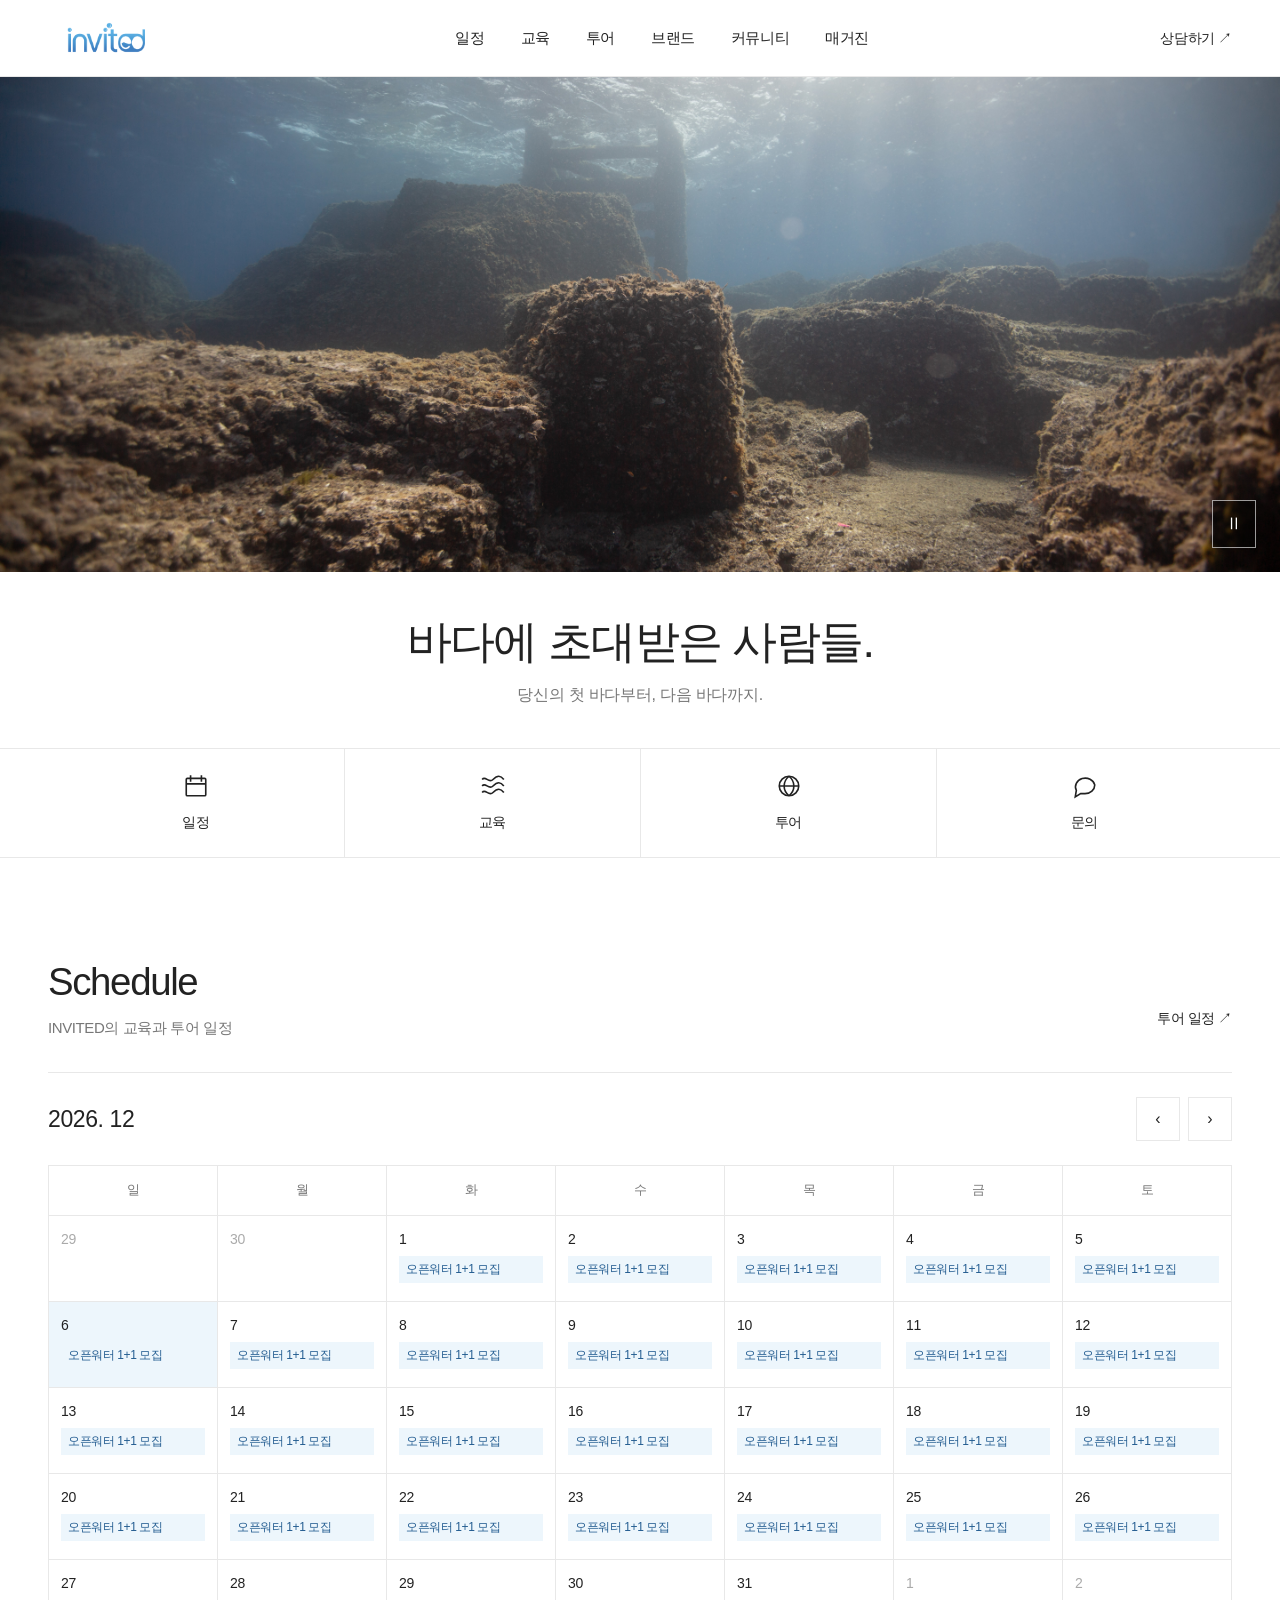
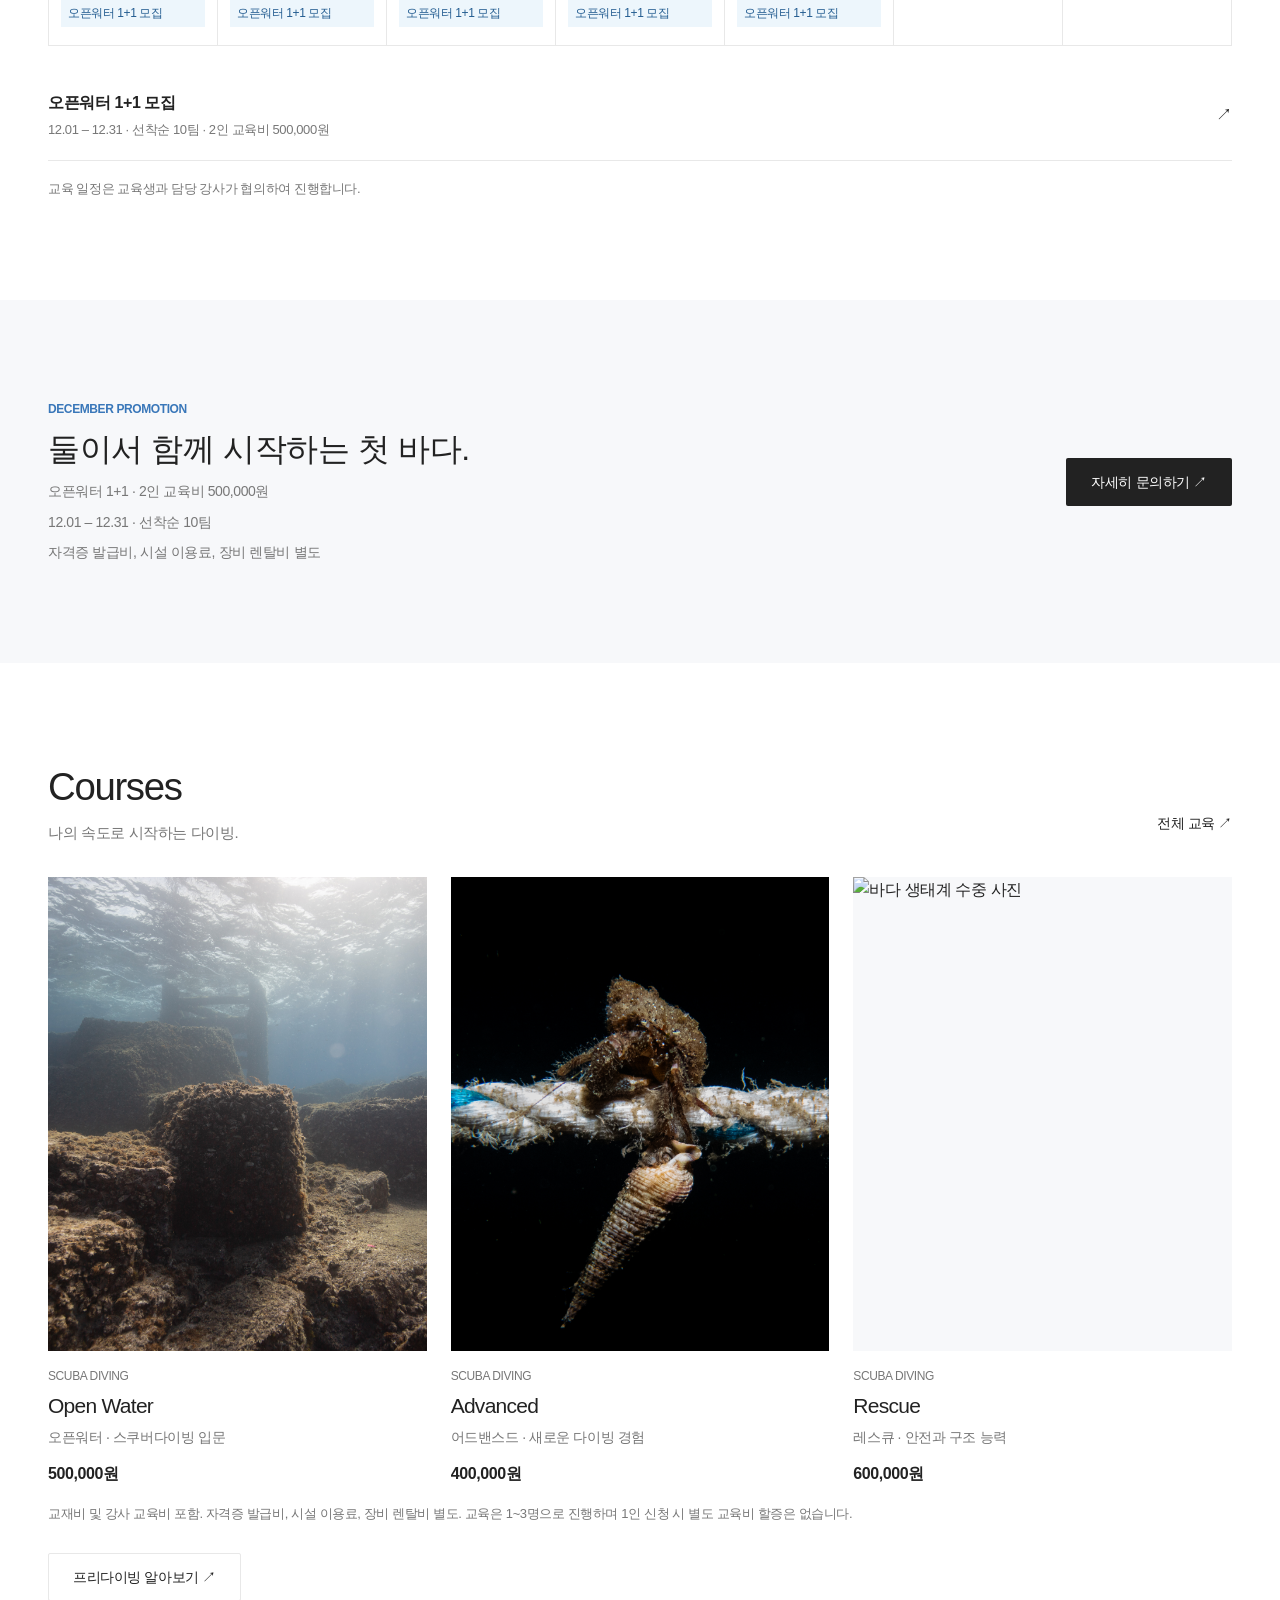
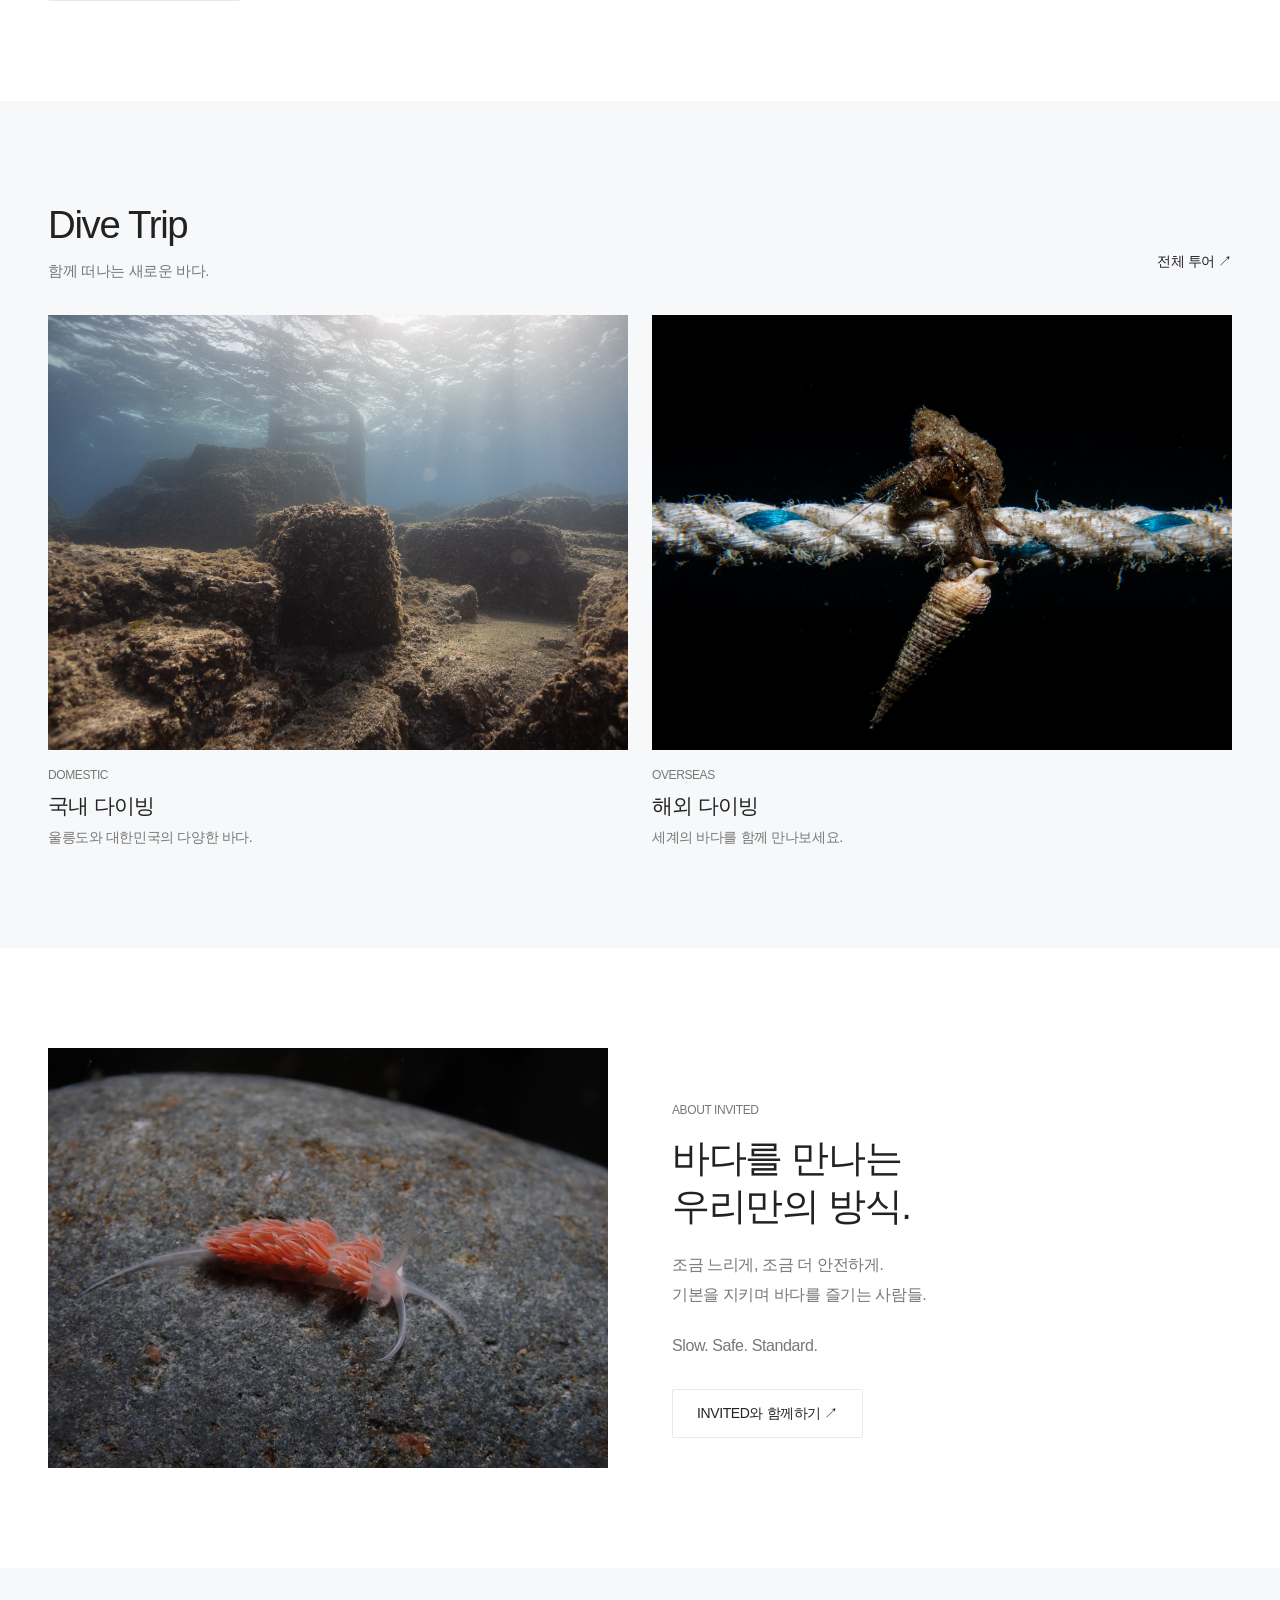
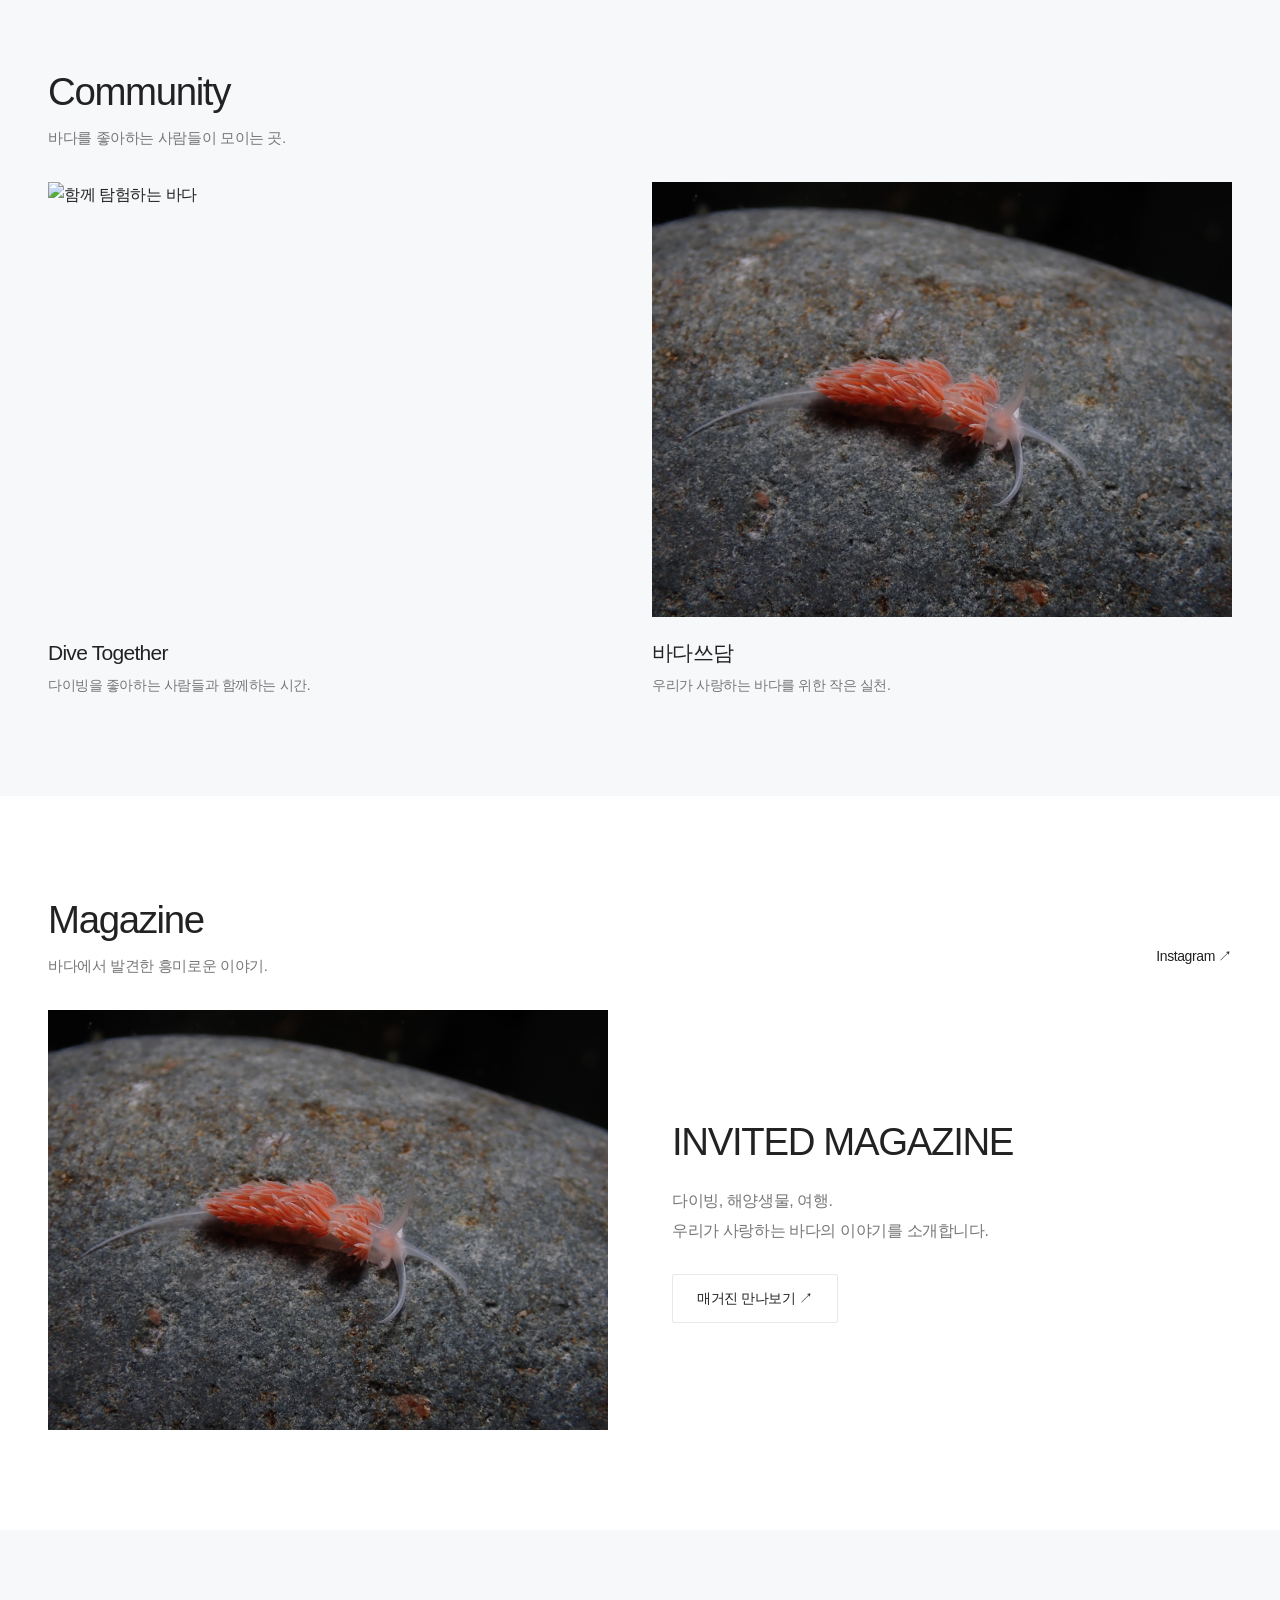
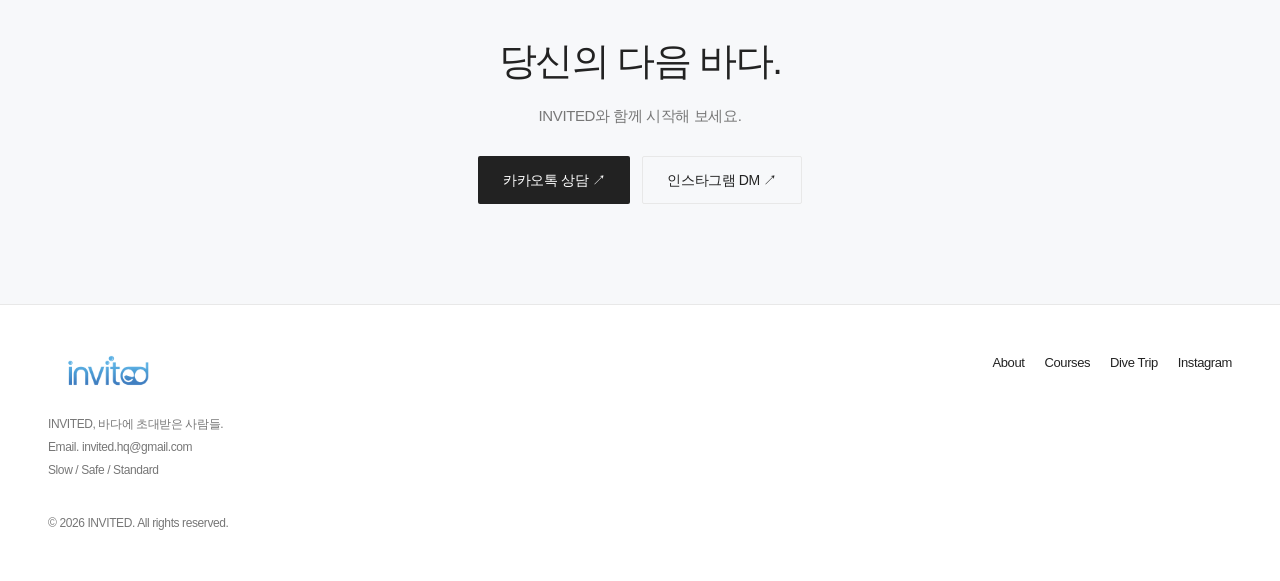
==== commit 126ae52b: "Update index.html" ====
--- a/index.html
+++ b/index.html
@@ -194,7 +194,7 @@
         <a href="/" class="brand-logo"
            aria-label="INVITED 홈">
 
-            <img src="images/INVITED-JPG.jpg"
+            <img src="images/INVITED_small.png"
                  alt="INVITED">
 
         </a>
@@ -1057,7 +1057,7 @@
 
                 <a href="/" class="footer-logo">
 
-                    <img src="images/INVITED-JPG.jpg"
+                    <img src="images/INVITED_small.png"
                          alt="INVITED"
                          loading="lazy">
 
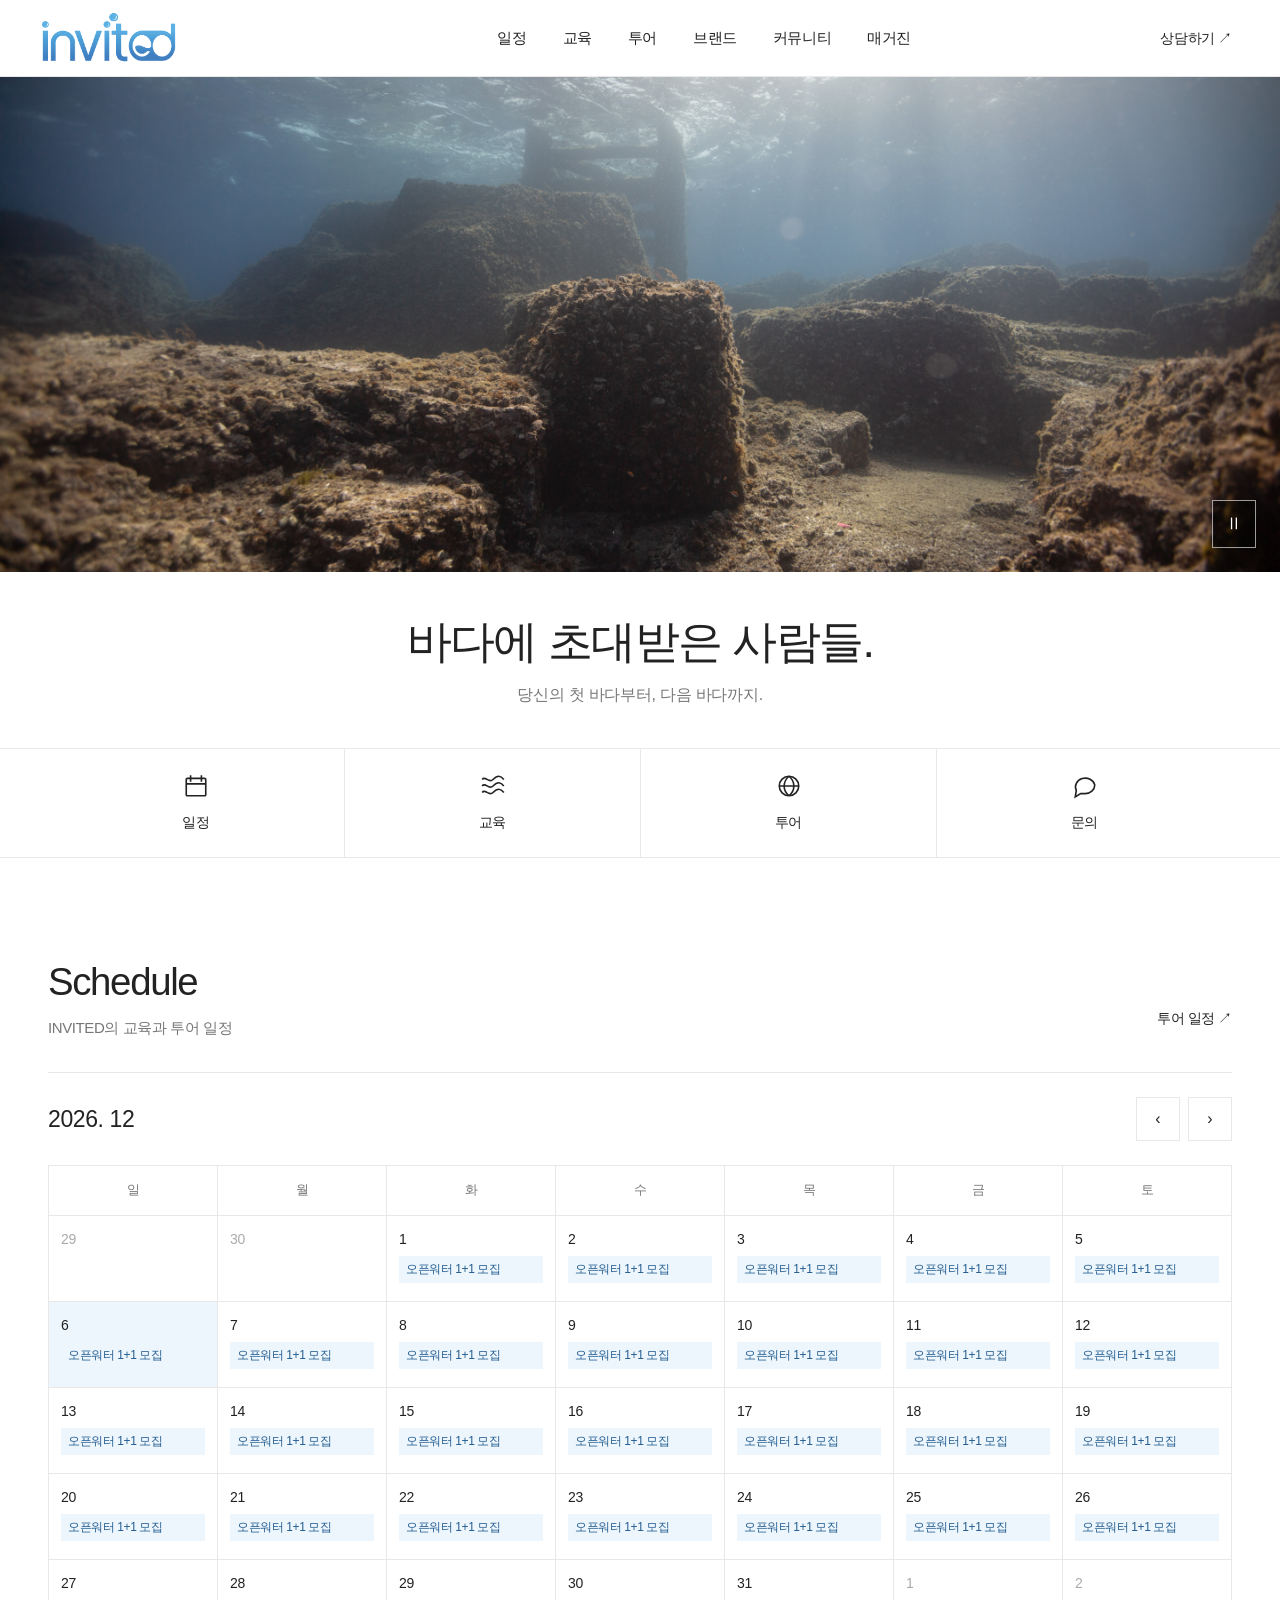
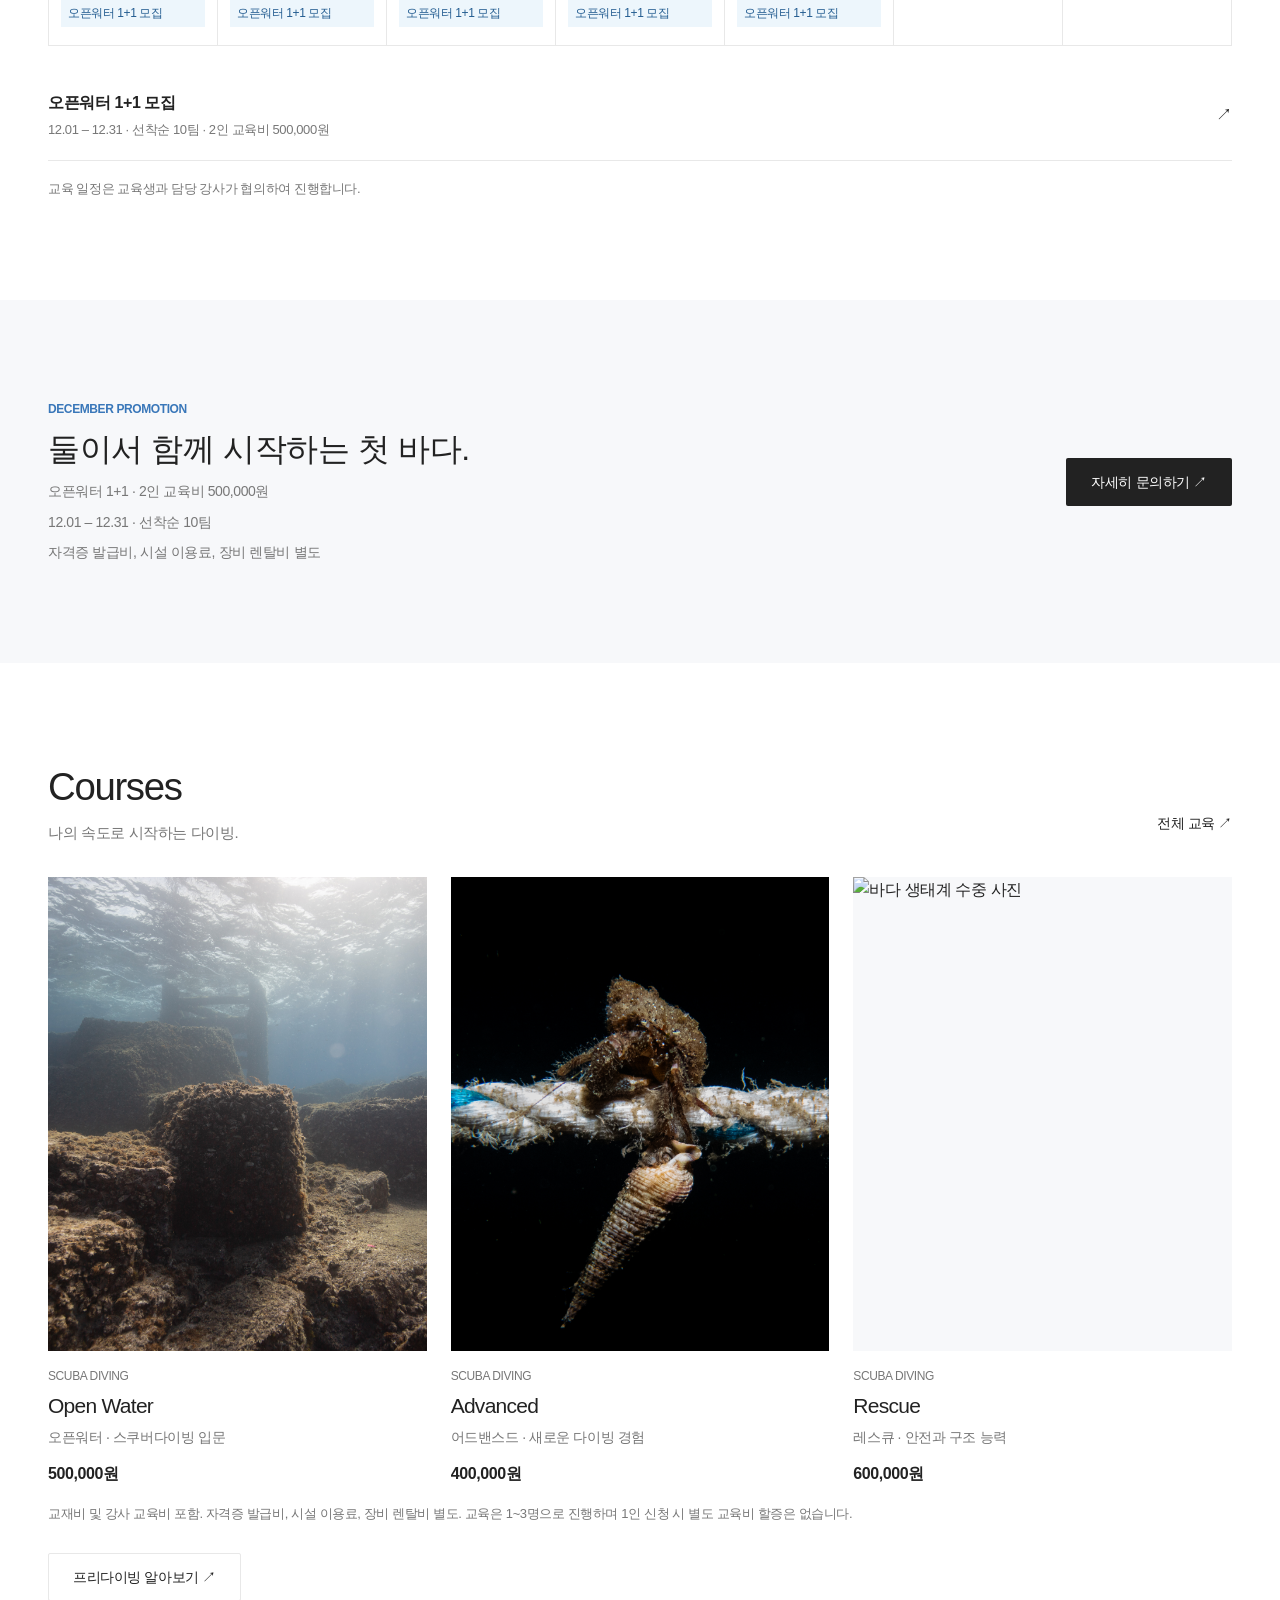
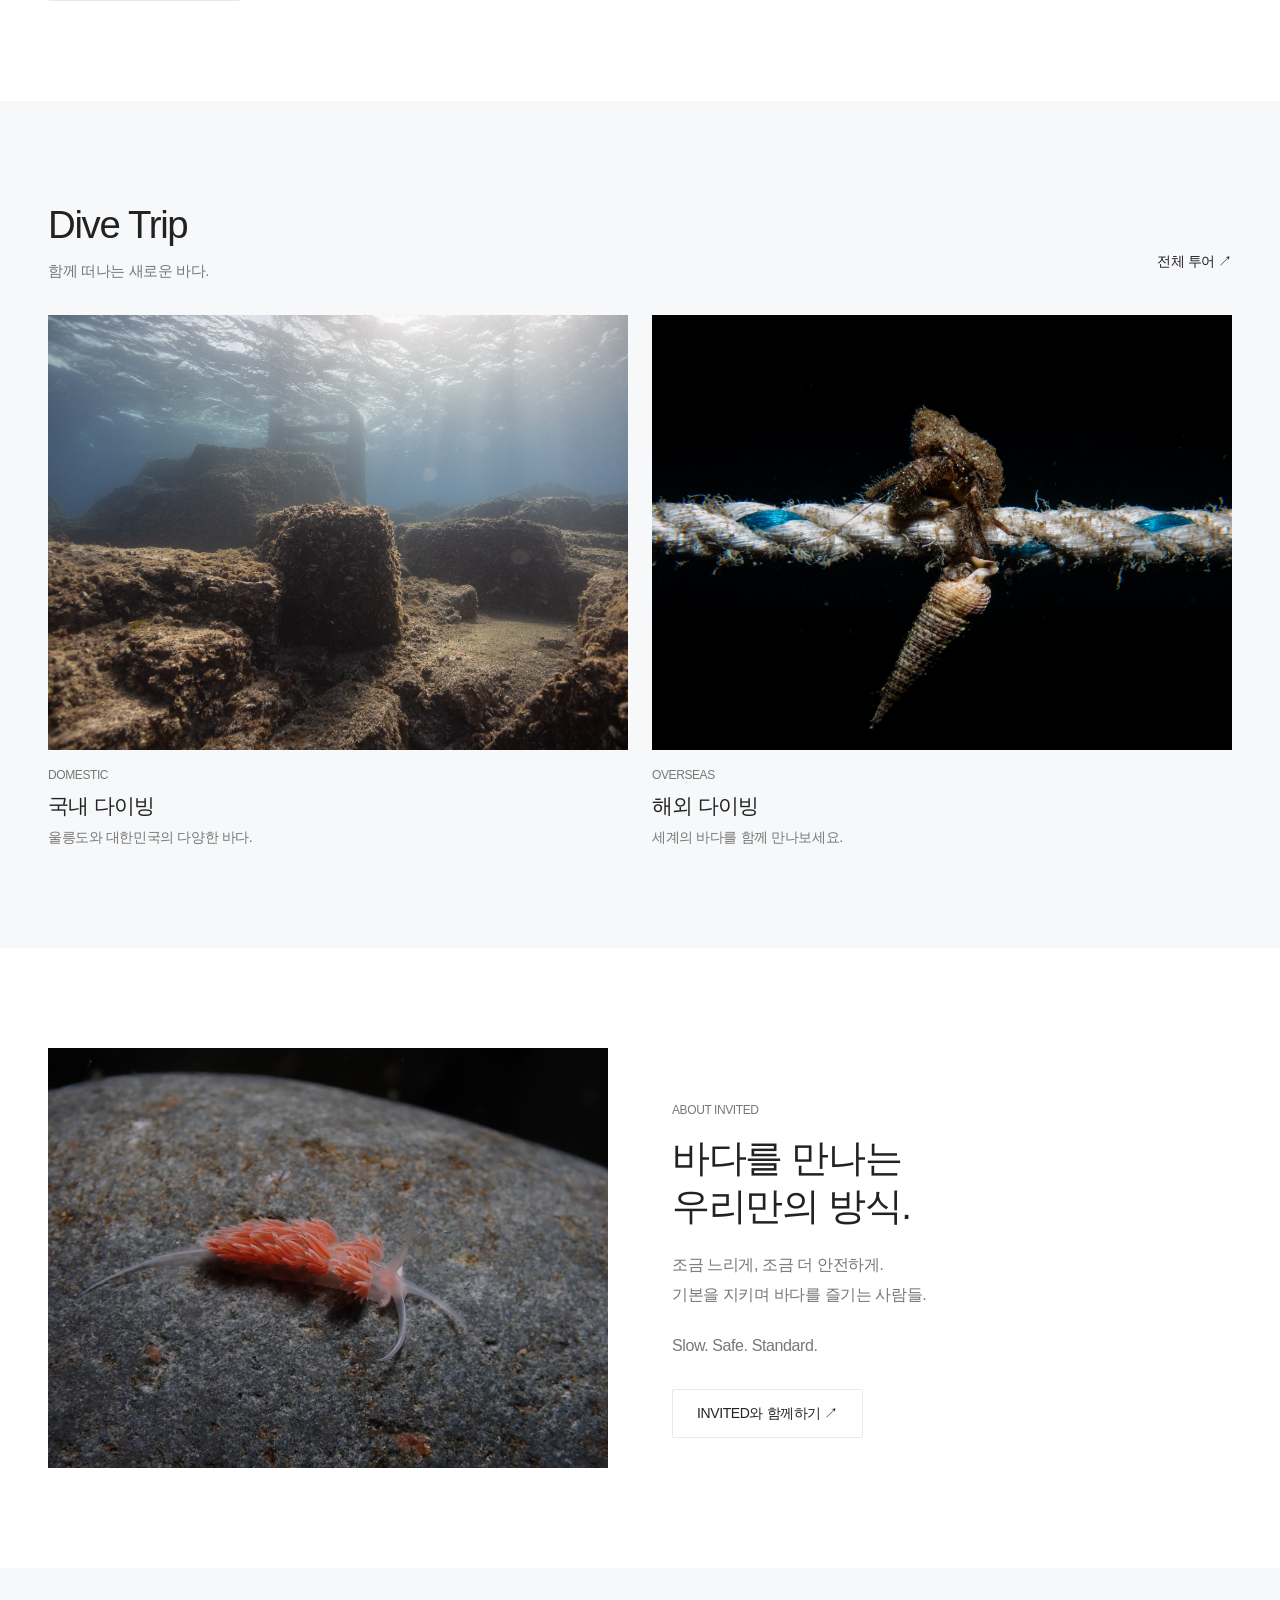
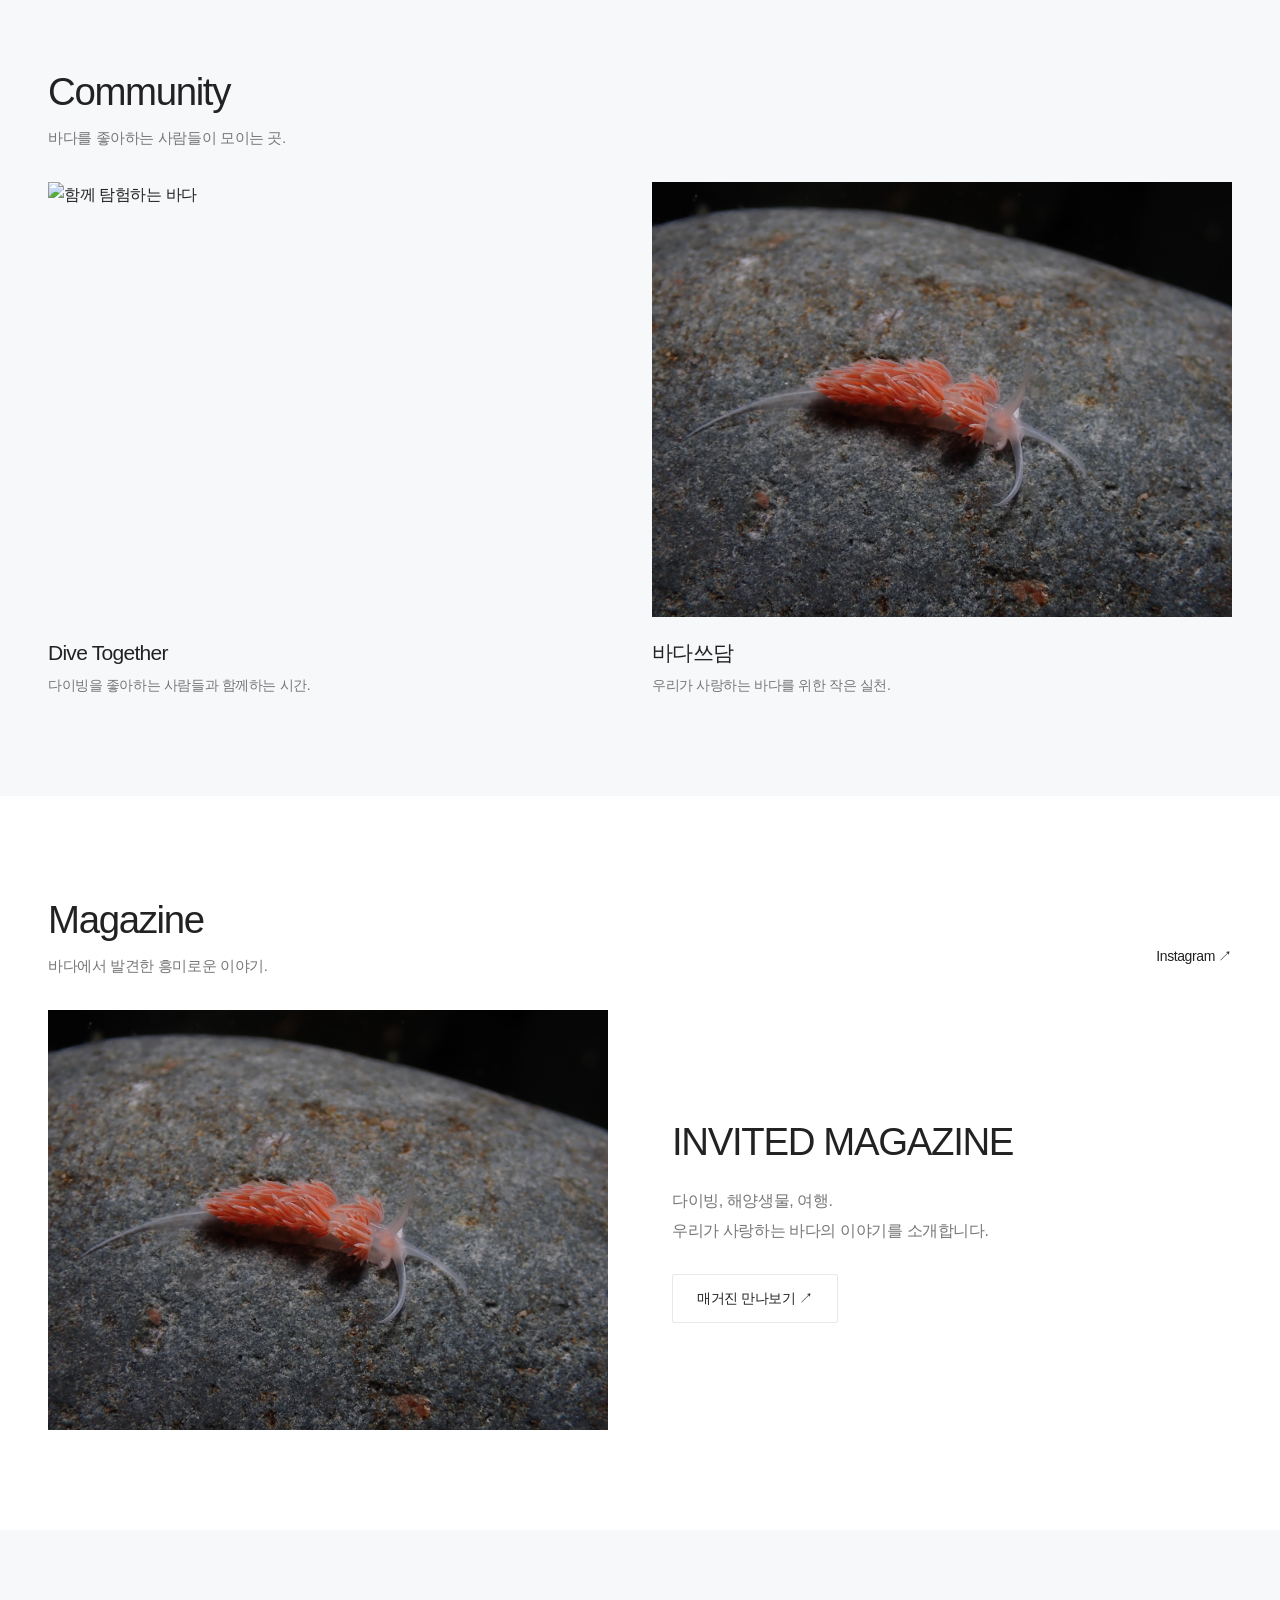
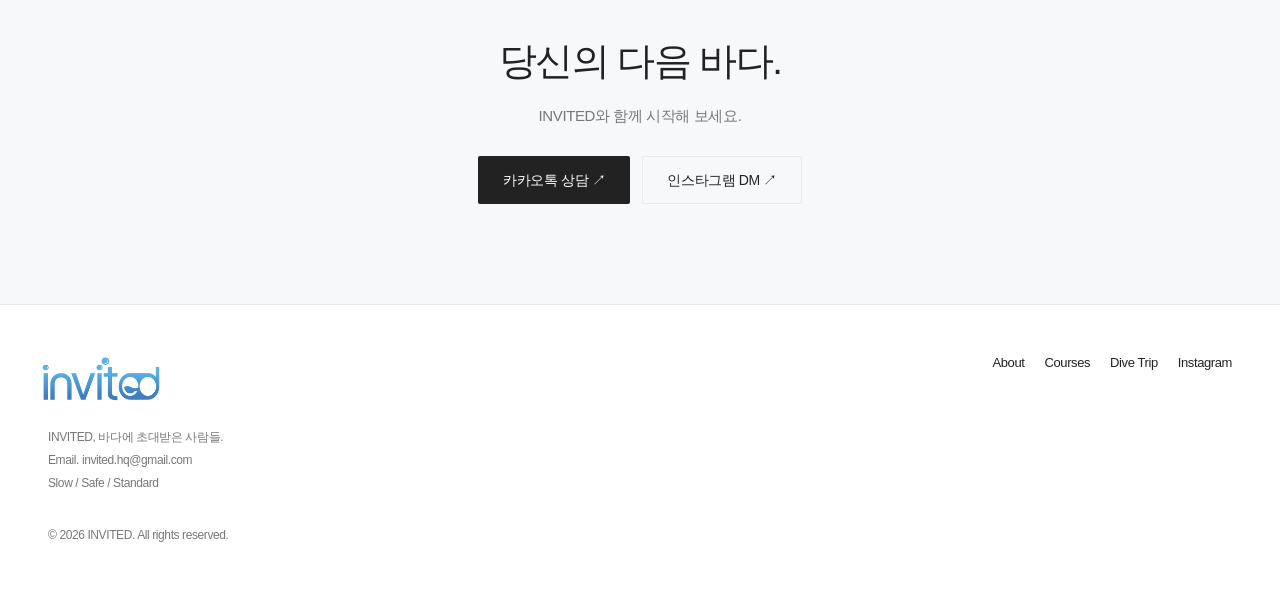
==== commit 5feddf5d: "V2.0 - Update official PNG brand logo" ====
--- a/index.html
+++ b/index.html
@@ -21,7 +21,10 @@
 
     <style>
         .brand-logo img {
-            width: 116px;
+              width: 240px;
+    max-height: 72px;
+    object-fit: contain;
+    margin-left: -40px;
         }
 
         .hero {
@@ -128,7 +131,9 @@
         @media (max-width: 767px) {
 
             .brand-logo img {
-                width: 100px;
+                width: 192px;
+    max-height: 58px;
+    margin-left: -32px;
             }
 
             .hero-media {
@@ -173,6 +178,11 @@
                 font-size: 14px;
             }
         }
+        .footer-logo img {
+    width: 210px;
+    margin-left: -35px;
+    margin-bottom: 20px;
+}
     </style>
 
 </head>
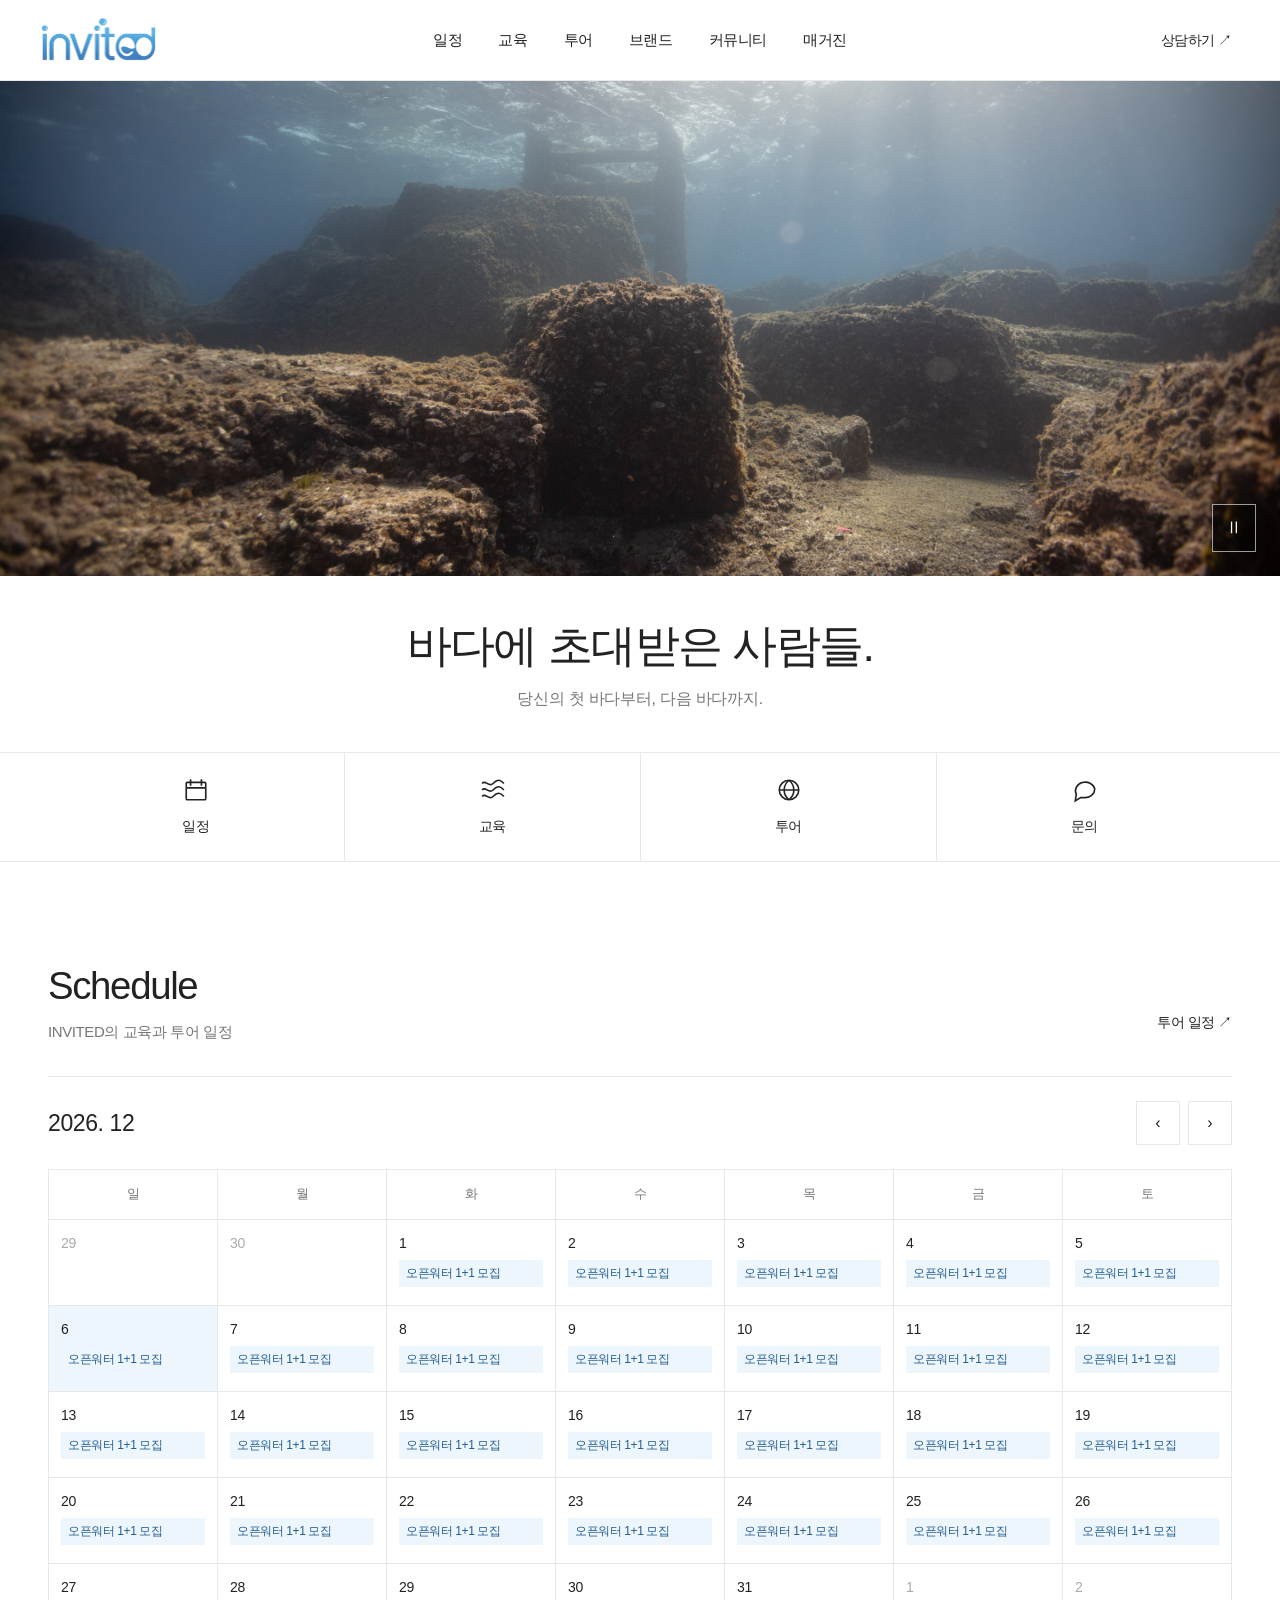
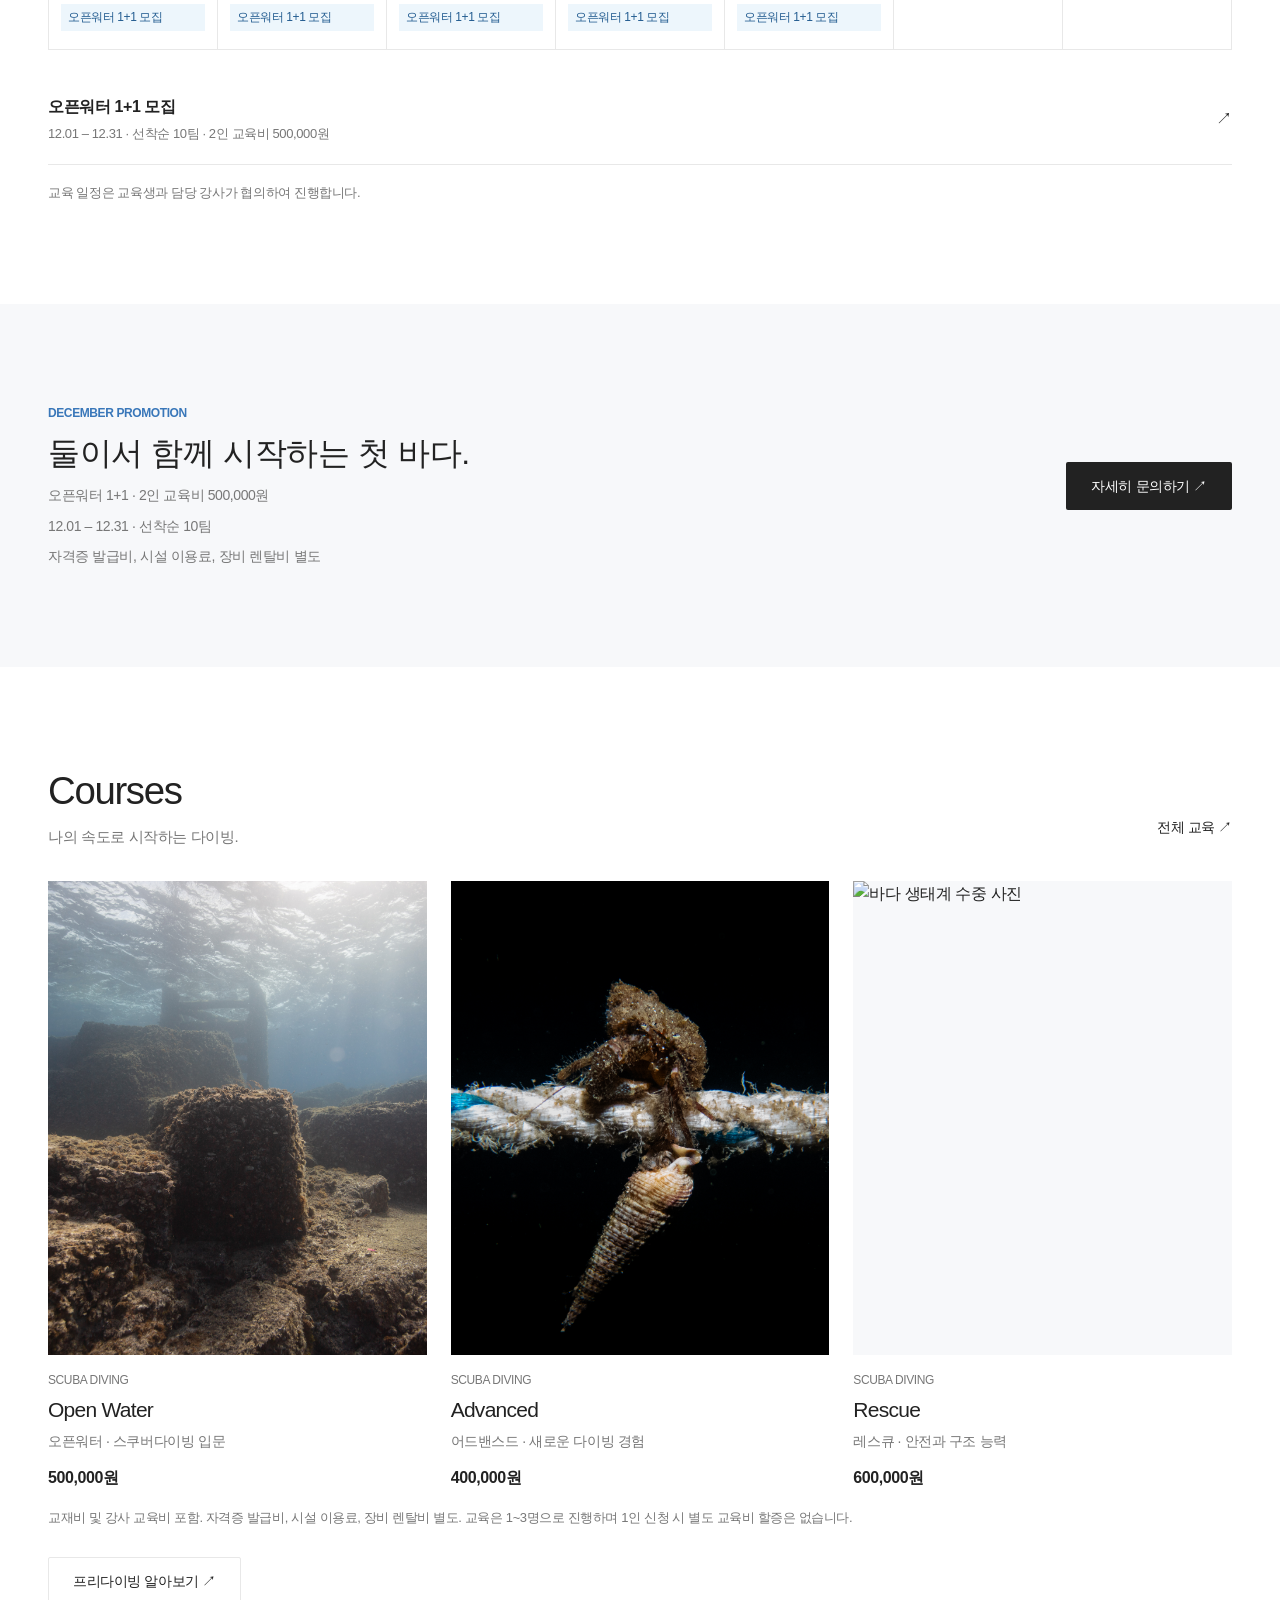
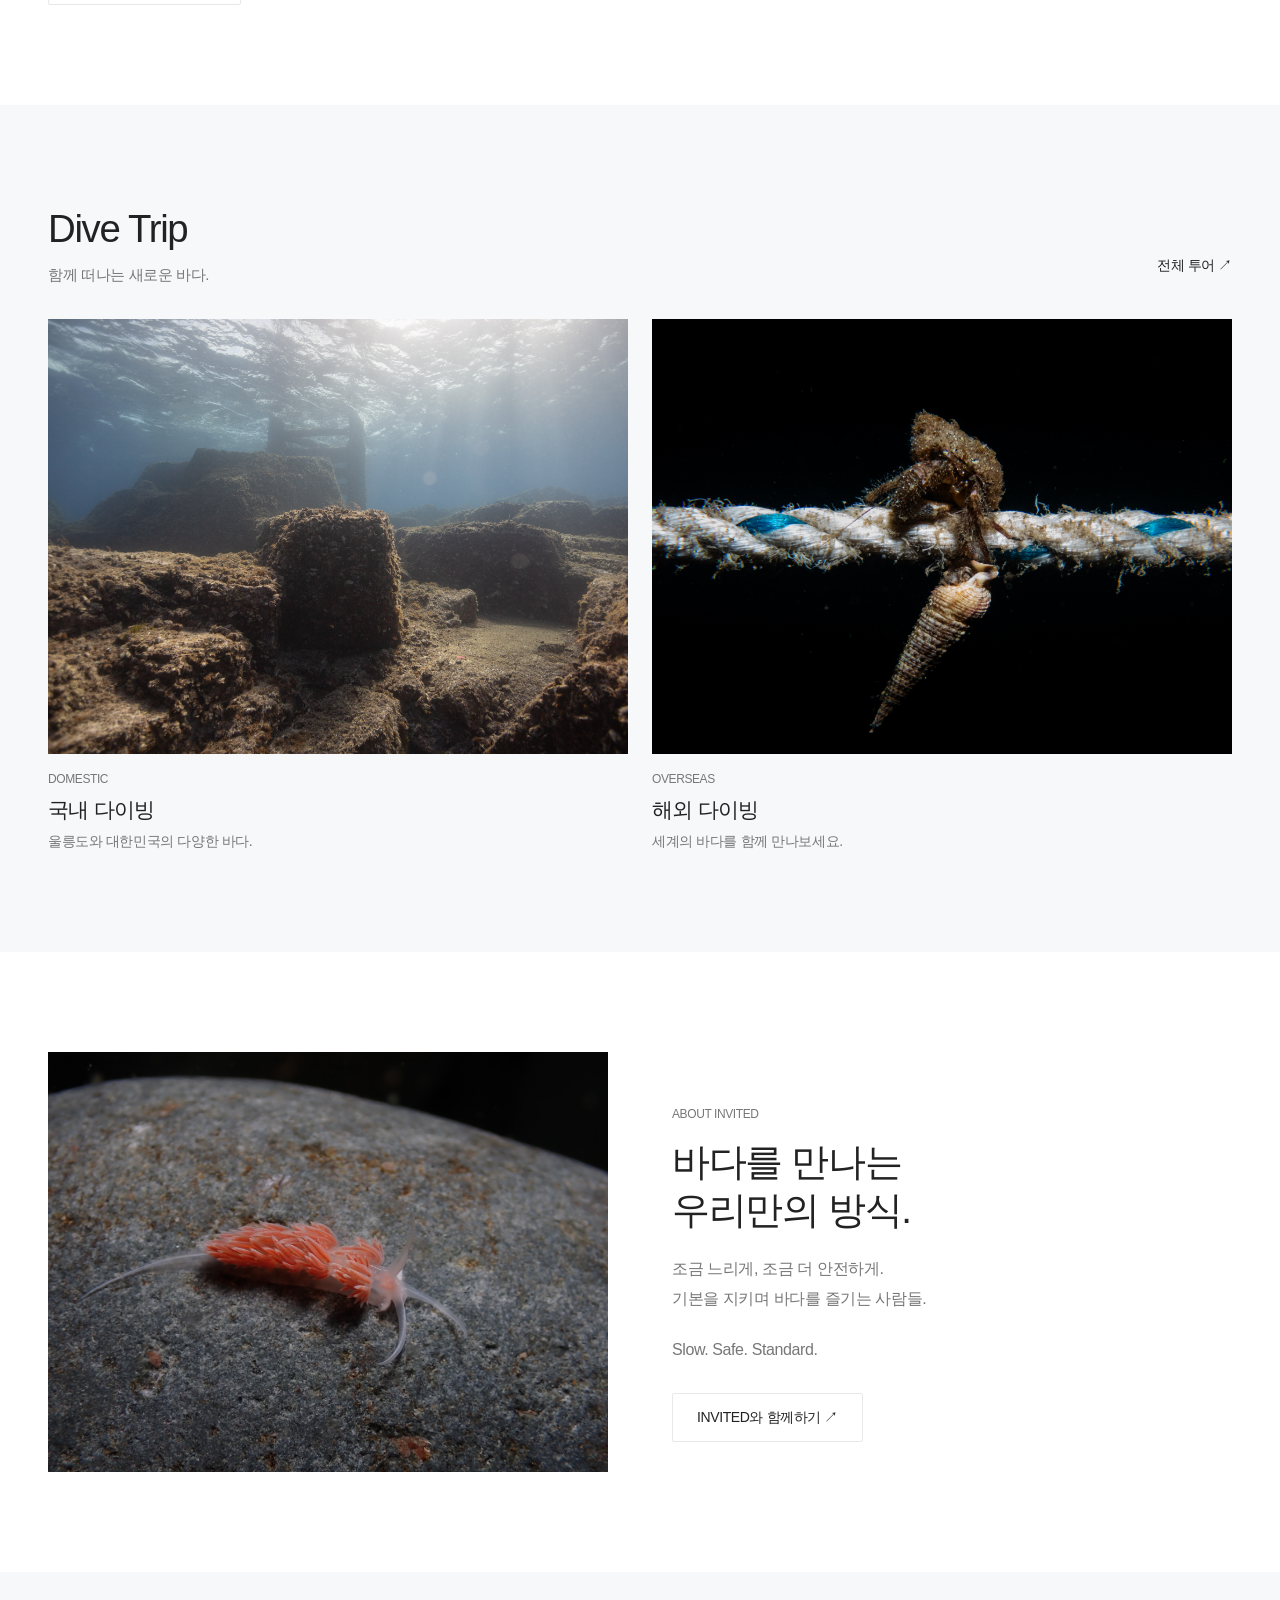
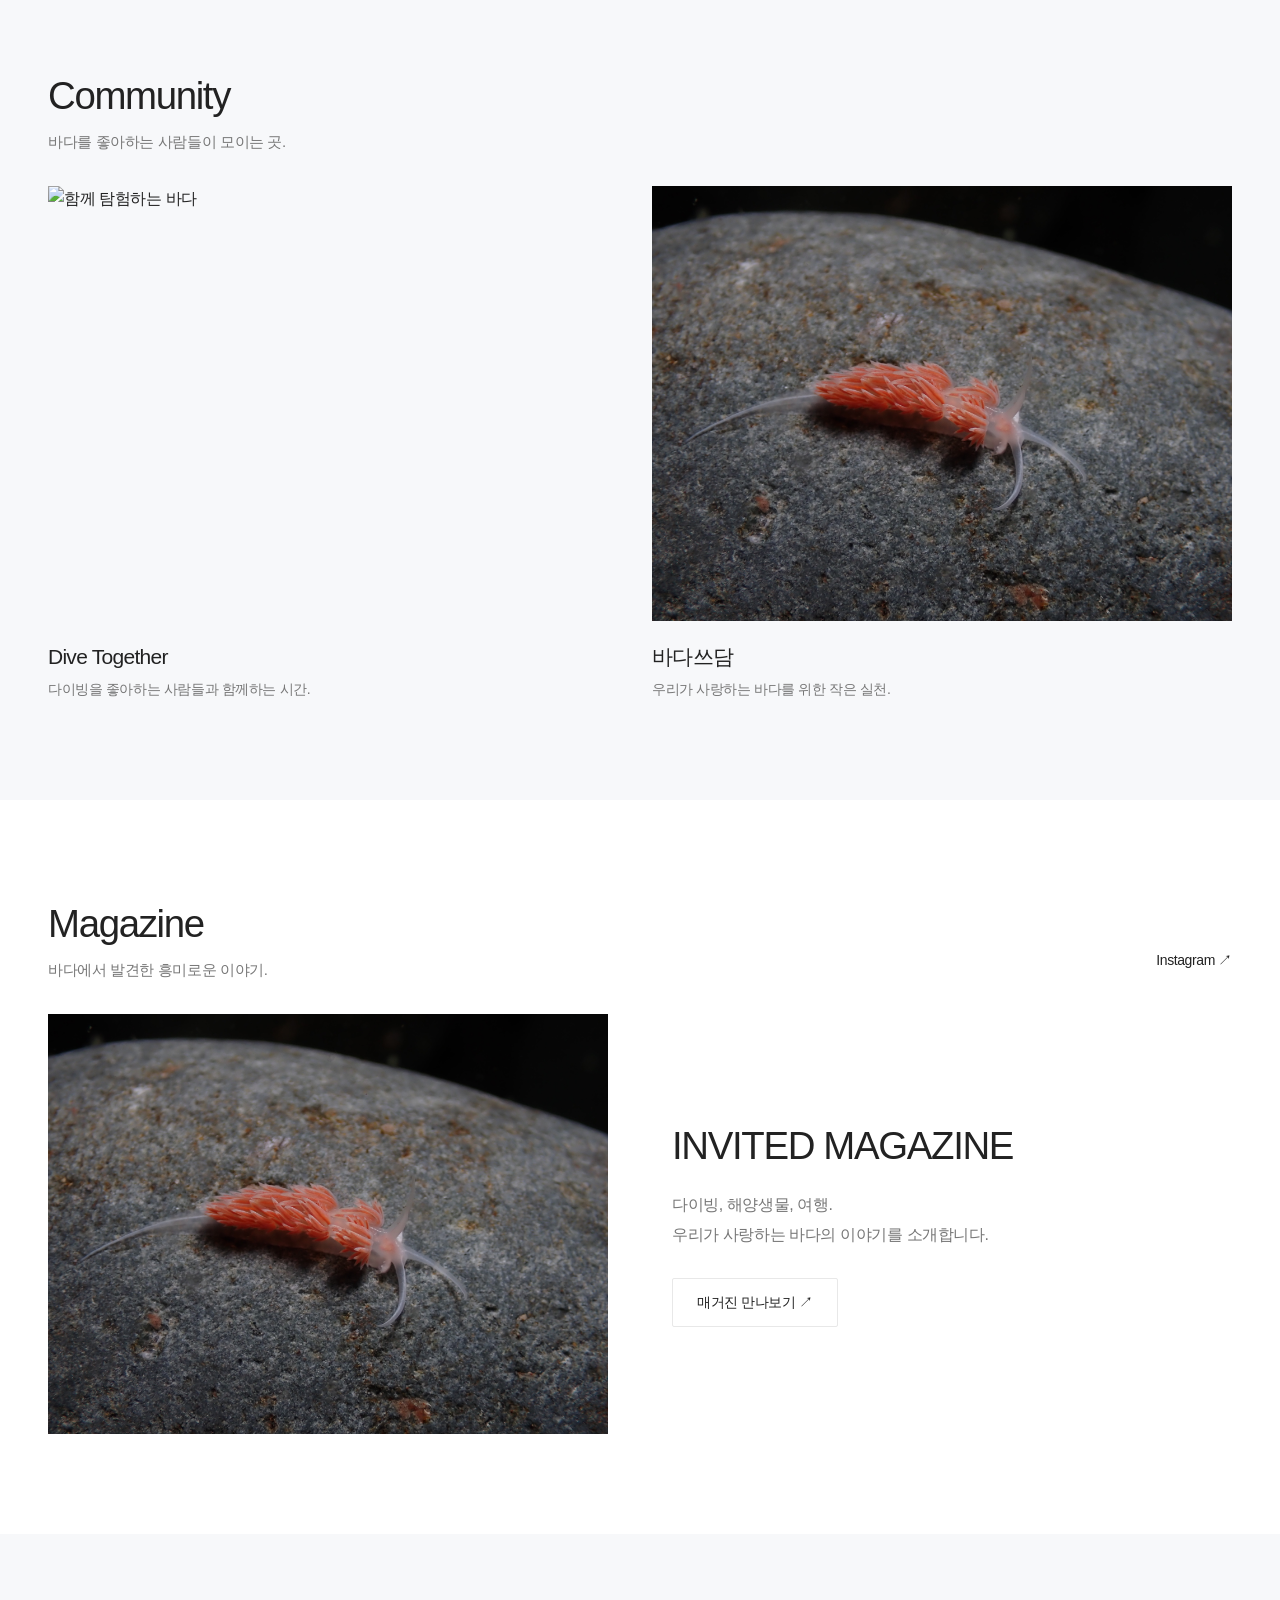
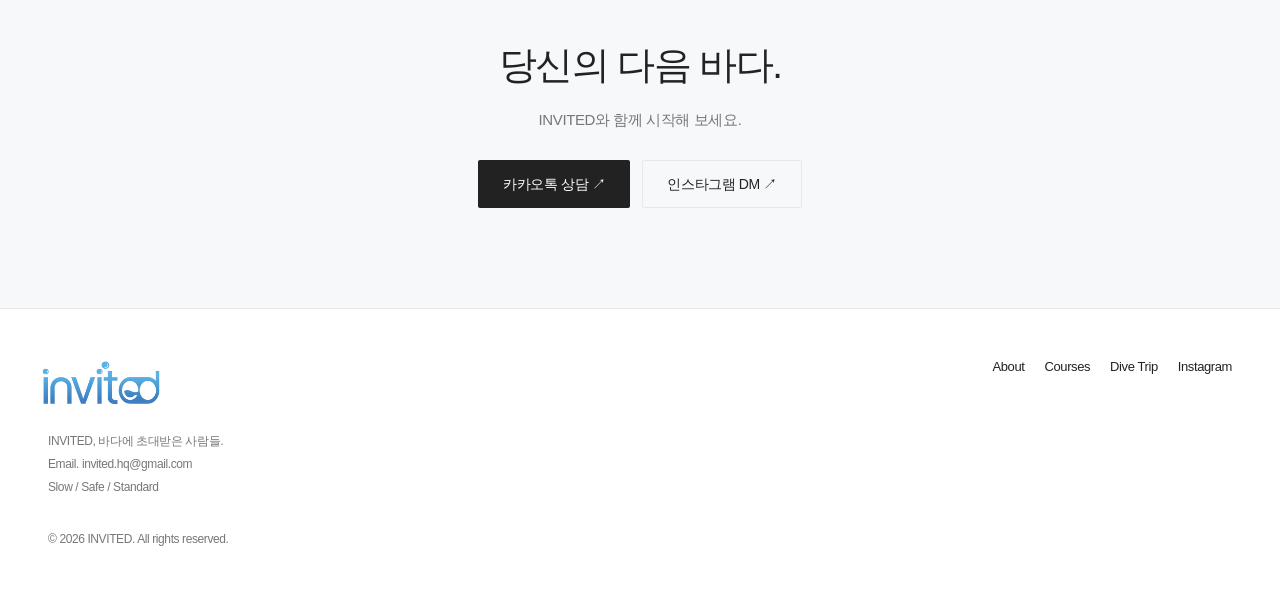
==== commit 7063ce4d: "V2.0 - Refine header logo and navigation" ====
--- a/index.html
+++ b/index.html
@@ -21,10 +21,10 @@
 
     <style>
         .brand-logo img {
-              width: 240px;
-    max-height: 72px;
-    object-fit: contain;
-    margin-left: -40px;
+            width: 205px;
+            max-height: 62px;
+            object-fit: contain;
+            margin-left: -35px;
         }
 
         .hero {
@@ -131,9 +131,9 @@
         @media (max-width: 767px) {
 
             .brand-logo img {
-                width: 192px;
-    max-height: 58px;
-    margin-left: -32px;
+               width: 165px;
+                max-height: 50px;
+                margin-left: -28px;
             }
 
             .hero-media {
@@ -183,6 +183,26 @@
     margin-left: -35px;
     margin-bottom: 20px;
 }
+    @media (min-width: 1024px) {
+    .header-inner {
+        display: grid;
+        grid-template-columns: 1fr auto 1fr;
+        height: 80px;
+    }
+
+    .brand-logo {
+        justify-self: start;
+    }
+
+    .desktop-nav {
+        justify-self: center;
+        gap: 36px;
+    }
+
+    .header-contact {
+        justify-self: end;
+    }
+}
     </style>
 
 </head>
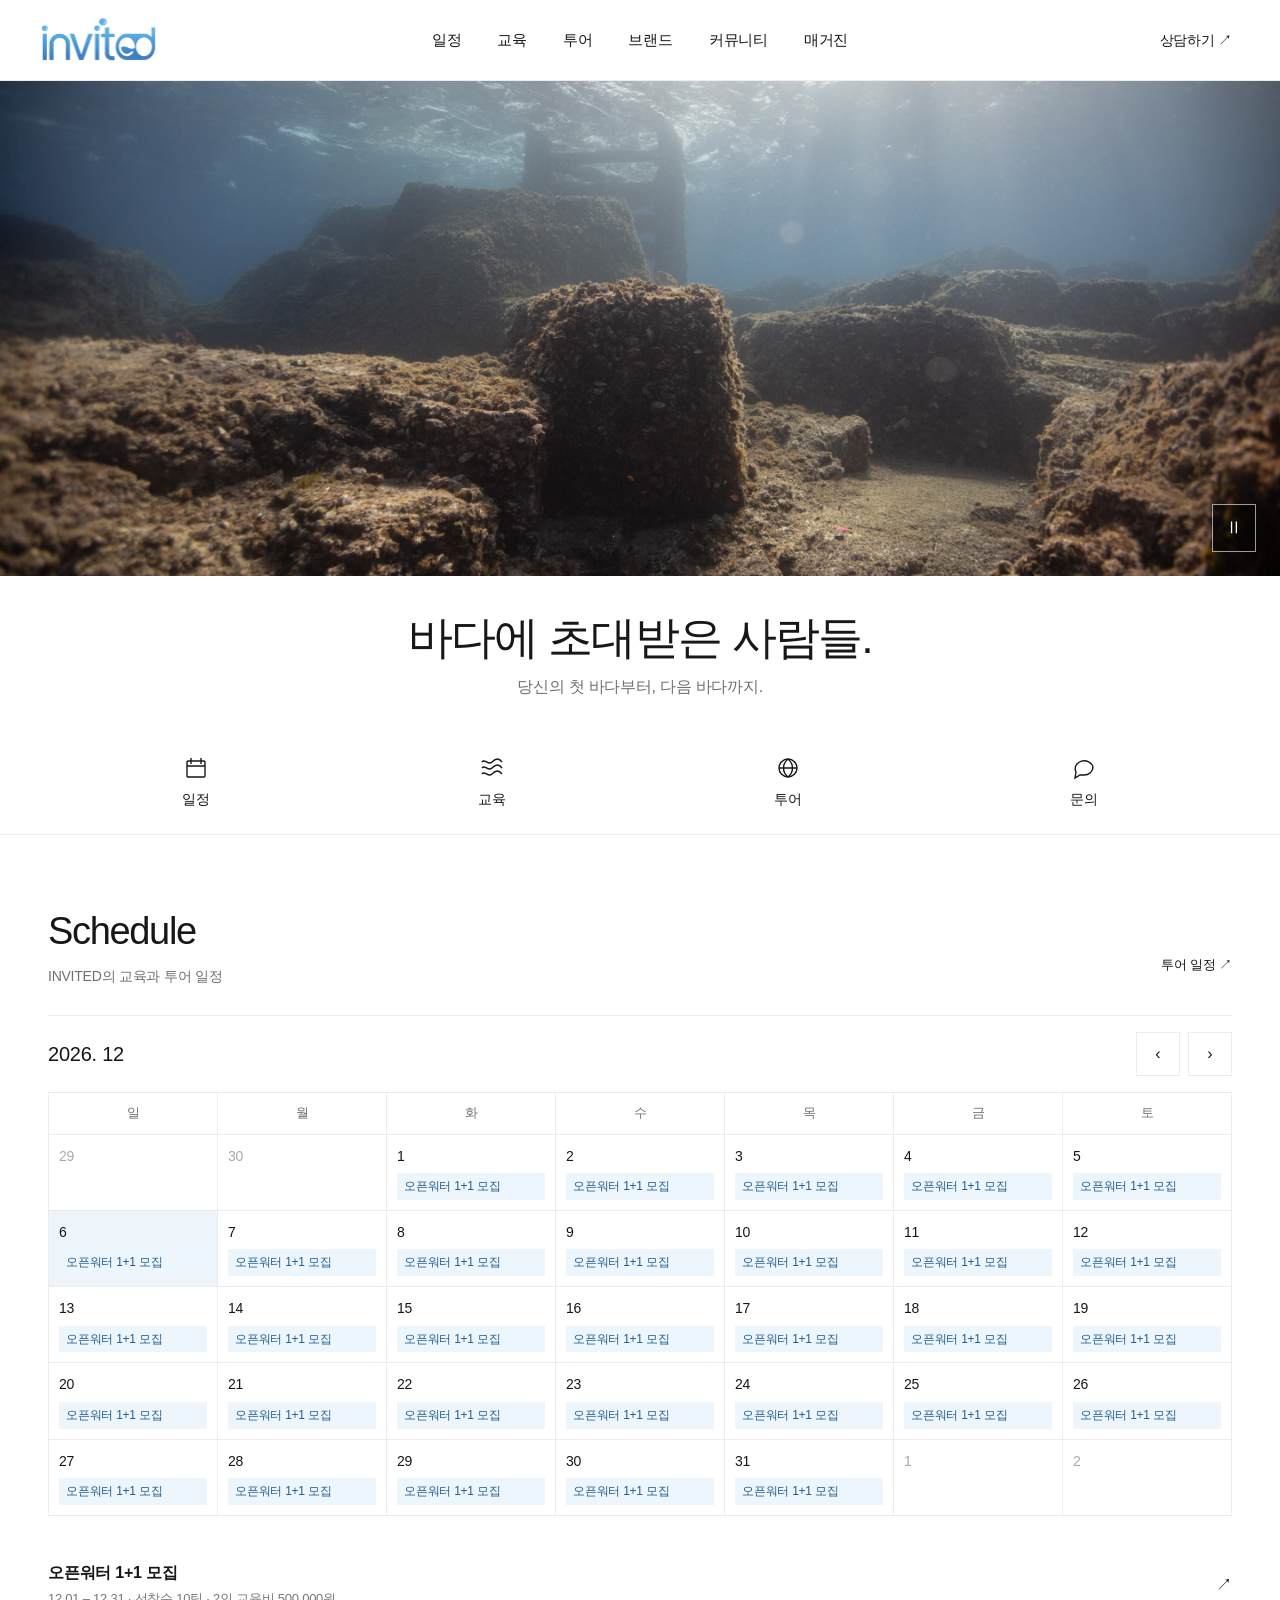
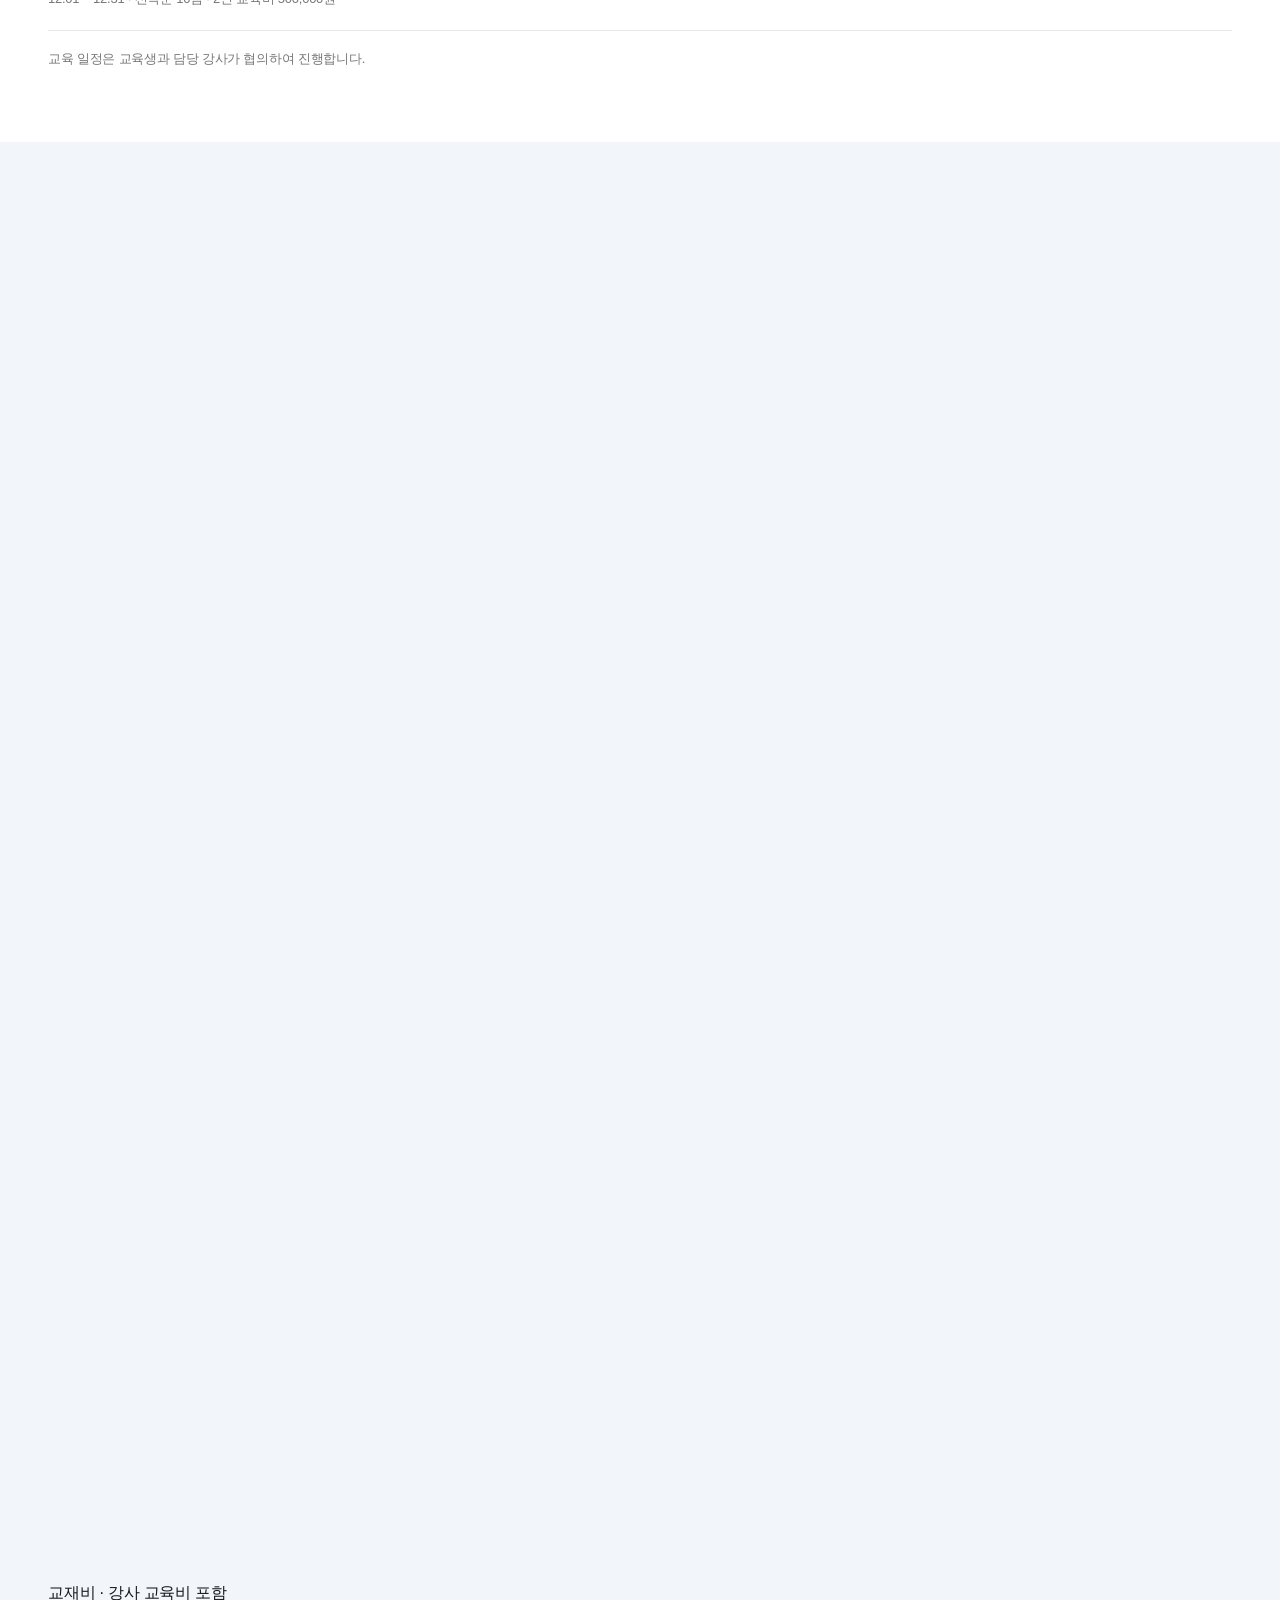
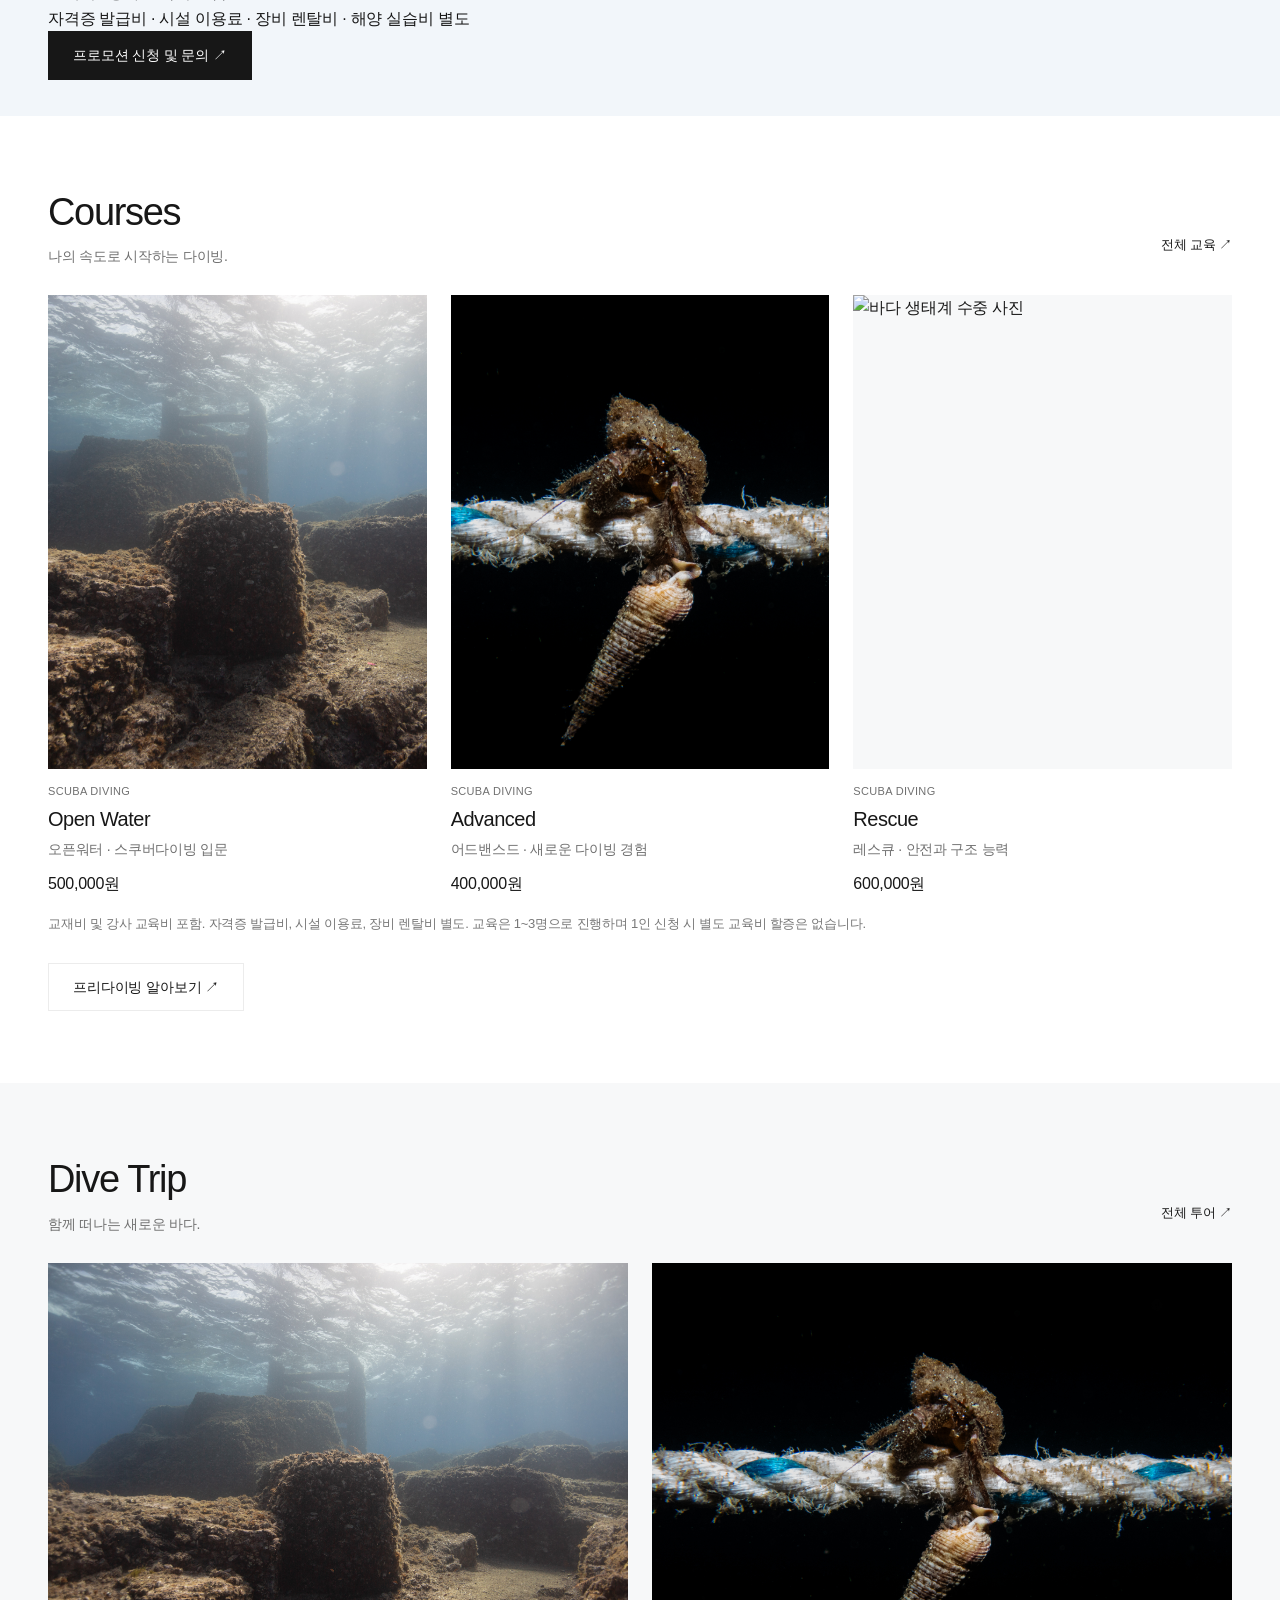
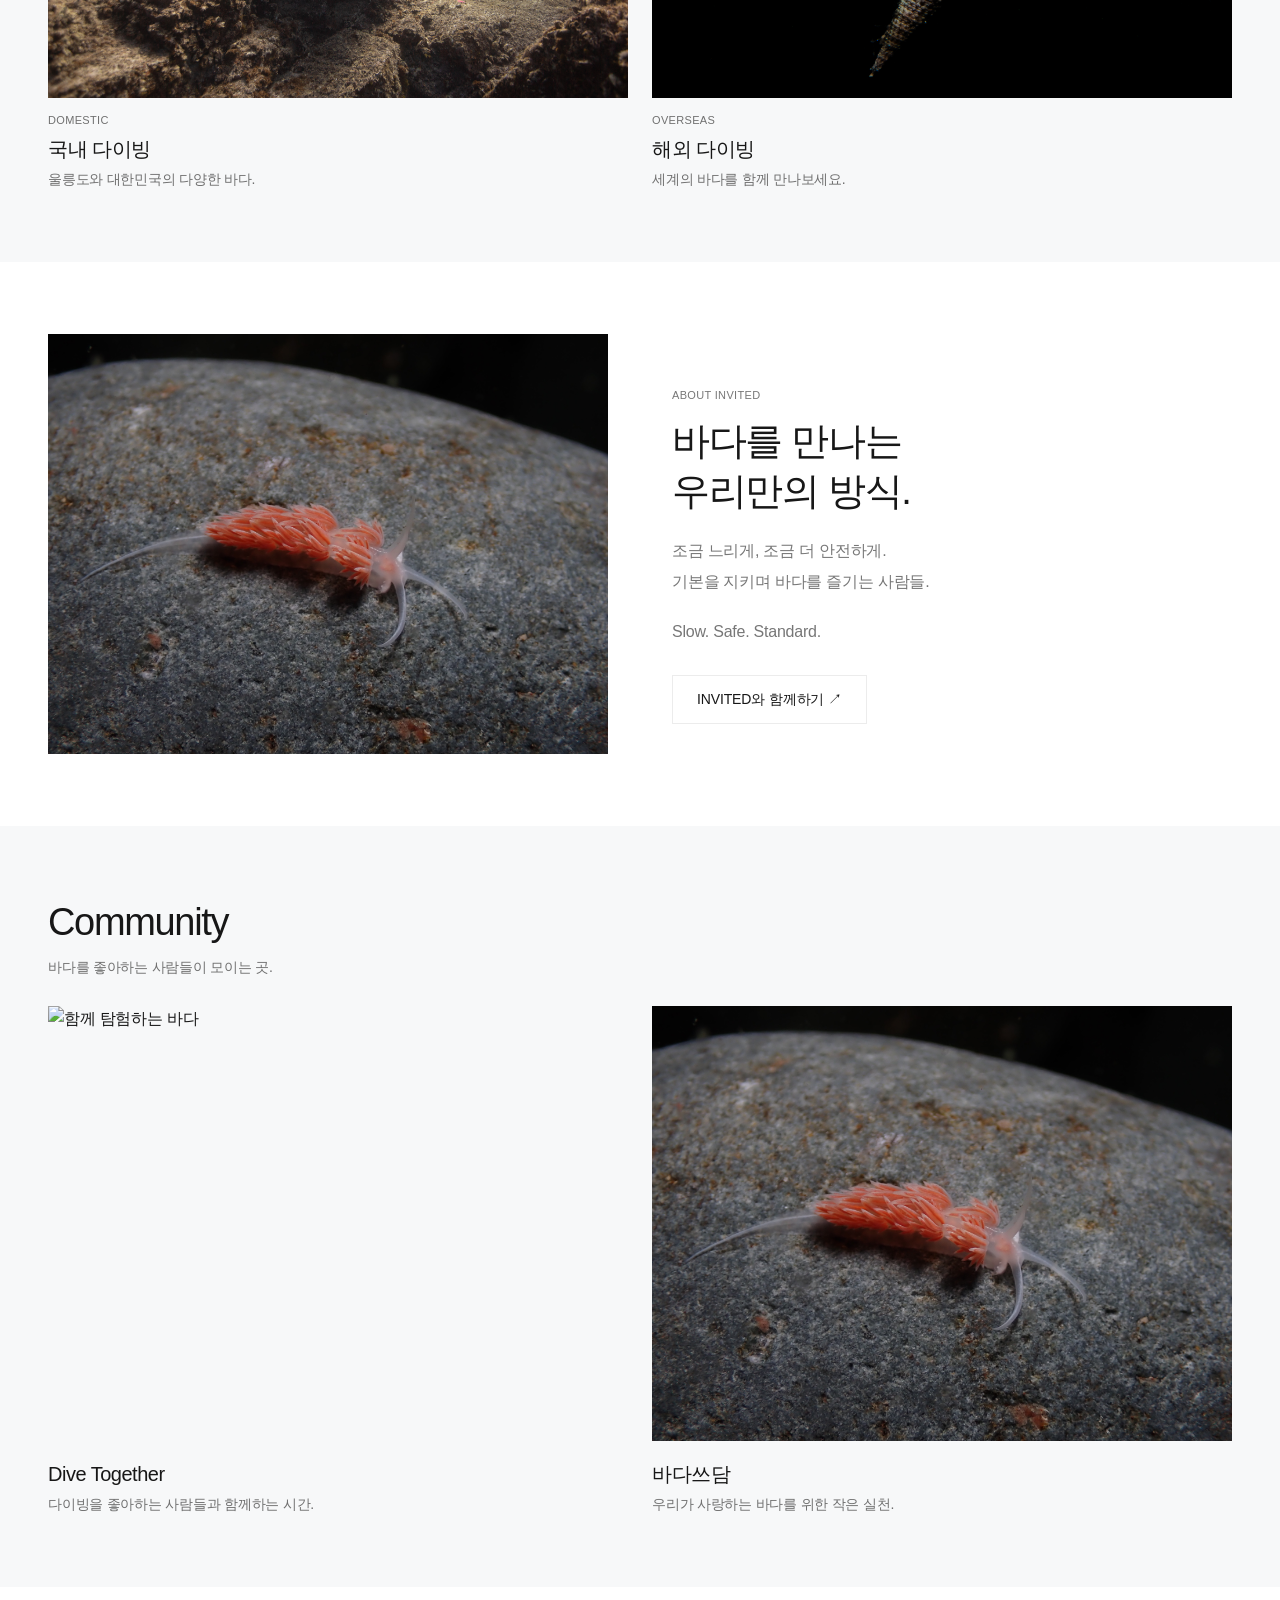
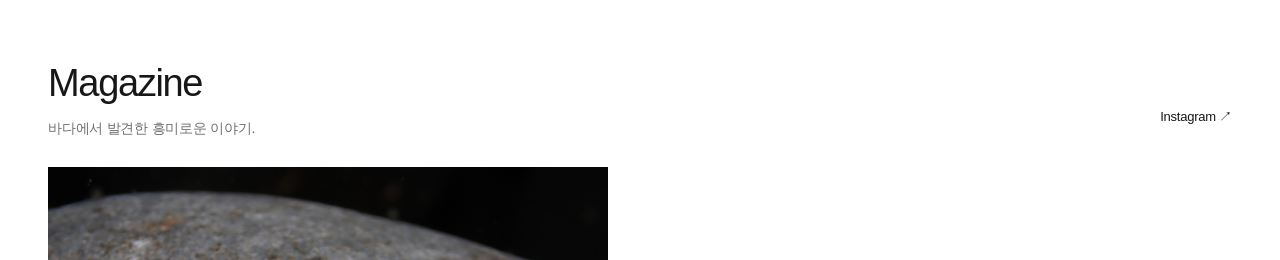
==== commit 28db39c5: "Update index.html" ====
--- a/index.html
+++ b/index.html
@@ -497,37 +497,51 @@
 <!-- ==============================
      PROMOTION
 ============================== -->
-
-<section class="section section-light"
+<section class="section promotion-section"
          id="promotion"
+         aria-label="오픈워터 1+1 프로모션"
          hidden>
 
     <div class="container">
 
-        <div class="promotion-banner"
-             style="padding: 0;">
-
-            <div>
-
-                <p class="promotion-label">
-                    DECEMBER PROMOTION
+        <a class="campaign-link"
+           id="promotionImageLink"
+           href="https://pf.kakao.com/_bCxexaX"
+           target="_blank"
+           rel="noopener noreferrer">
+
+            <picture>
+
+                <!-- MOBILE BANNER -->
+
+                <source
+                    media="(max-width: 767px)"
+                    srcset="images/promotions/openwater-1plus1-mobile.png">
+
+                <!-- PC BANNER -->
+
+                <img
+                    class="campaign-image"
+                    src="images/promotions/openwater-1plus1-pc.png"
+                    alt="우리의 첫 바다. 오픈워터 1+1. 2인 교육비 500,000원. 2026년 12월 1일부터 31일까지 선착순 10팀 모집."
+                    loading="lazy"
+                    decoding="async">
+
+            </picture>
+
+        </a>
+
+        <div class="campaign-footer">
+
+            <div class="campaign-information">
+
+                <p class="campaign-included">
+                    교재비 · 강사 교육비 포함
                 </p>
 
-                <h2 class="promotion-title">
-                    둘이서 함께 시작하는 첫 바다.
-                </h2>
-
-                <p class="promotion-description">
-                    오픈워터 1+1 · 2인 교육비 500,000원
-                </p>
-
-                <p class="promotion-description">
-                    12.01 – 12.31 · 선착순 10팀
-                </p>
-
-                <p class="promotion-description">
-                    자격증 발급비, 시설 이용료,
-                    장비 렌탈비 별도
+                <p class="campaign-excluded">
+                    자격증 발급비 · 시설 이용료 ·
+                    장비 렌탈비 · 해양 실습비 별도
                 </p>
 
             </div>
@@ -535,10 +549,10 @@
             <a href="https://pf.kakao.com/_bCxexaX"
                target="_blank"
                rel="noopener noreferrer"
-               class="btn btn-dark"
+               class="btn btn-dark campaign-button"
                id="promotionButton">
 
-                자세히 문의하기 ↗
+                프로모션 신청 및 문의 ↗
 
             </a>
 
@@ -547,6 +561,7 @@
     </div>
 
 </section>
+
 
 
 <!-- ==============================
--- a/css/v2.css
+++ b/css/v2.css
@@ -945,3 +945,363 @@
         transition-duration: 0.01ms !important;
     }
 }
+
+/* ========================================
+   17. INVITED V2.1
+   Layout & Typography Refinement
+======================================== */
+
+:root {
+    --section-spacing: 72px;
+    --color-black: #171717;
+    --color-gray: #707070;
+    --color-light: #F7F8F9;
+    --color-border: #ECECEC;
+}
+
+/* TYPOGRAPHY */
+
+body {
+    font-weight: 400;
+    letter-spacing: -0.015em;
+}
+
+.section-title {
+    font-size: clamp(28px, 3vw, 38px);
+    font-weight: 500;
+    letter-spacing: -0.035em;
+    line-height: 1.3;
+}
+
+.section-description {
+    margin-top: 8px;
+    font-size: 14px;
+    line-height: 1.6;
+}
+
+.section-heading {
+    margin-bottom: 28px;
+}
+
+.section-link {
+    font-weight: 400;
+    font-size: 13px;
+}
+
+/* MAIN VISUAL */
+
+.hero .hero-title {
+    font-weight: 400;
+    letter-spacing: -0.04em;
+}
+
+.hero .hero-content {
+    padding-block: 32px;
+}
+
+.hero .hero-description {
+    margin-top: 8px;
+    font-weight: 400;
+}
+
+/* QUICK MENU */
+
+.quick-menu {
+    border-top: 0;
+    border-bottom: 1px solid var(--color-border);
+}
+
+.quick-menu-item + .quick-menu-item {
+    border-left: 0;
+}
+
+.quick-menu-item {
+    min-height: 88px;
+    gap: 8px;
+    font-weight: 400;
+}
+
+.quick-menu-item svg {
+    width: 24px;
+    height: 24px;
+    stroke-width: 1.4;
+}
+
+/* SCHEDULE */
+
+#schedule .calendar-header {
+    padding: 16px 0;
+}
+
+#schedule .calendar-day {
+    min-height: 64px;
+    padding: 10px;
+}
+
+.calendar-weekday {
+    padding: 10px 4px;
+}
+
+.calendar-month {
+    font-size: 20px;
+    font-weight: 500;
+}
+
+.calendar-controls button {
+    border: 1px solid var(--color-border);
+}
+
+.calendar-day.is-today {
+    background: #EDF5FB;
+}
+
+/* COURSES & TRIP CARDS */
+
+.card-grid {
+    gap: 24px;
+}
+
+.card-body {
+    padding-top: 14px;
+}
+
+.card-title {
+    font-size: 20px;
+    font-weight: 500;
+    letter-spacing: -0.025em;
+}
+
+.card-description {
+    margin-top: 5px;
+    font-weight: 400;
+    font-size: 14px;
+}
+
+.card-category {
+    font-size: 11px;
+    letter-spacing: 0.03em;
+}
+
+.card-price {
+    font-weight: 500;
+    margin-top: 10px;
+}
+
+/* PROMOTION */
+
+#promotion {
+    background: #F2F6FA;
+    padding-block: 36px;
+}
+
+#promotion .promotion-title {
+    font-weight: 500;
+}
+
+#promotion .promotion-label {
+    font-weight: 500;
+    letter-spacing: 0.04em;
+}
+
+/* COMMUNITY & MAGAZINE */
+
+.community-layout {
+    column-gap: 48px;
+}
+
+.community-copy p {
+    font-weight: 400;
+}
+
+.community-photo {
+    border-radius: 0;
+}
+
+/* BUTTONS */
+
+.btn {
+    border-radius: 0;
+    font-weight: 400;
+    letter-spacing: -0.01em;
+}
+
+/* TABLET */
+
+@media (max-width: 1023px) {
+
+    :root {
+        --section-spacing: 56px;
+    }
+
+    .section-heading {
+        margin-bottom: 24px;
+    }
+
+    #schedule .calendar-day {
+        min-height: 56px;
+    }
+}
+
+/* MOBILE */
+
+@media (max-width: 767px) {
+
+    :root {
+        --section-spacing: 40px;
+        --page-padding: 20px;
+    }
+
+    .section-title {
+        font-size: 26px;
+        font-weight: 500;
+    }
+
+    .section-heading {
+        margin-bottom: 20px;
+        align-items: center;
+    }
+
+    .section-description {
+        font-size: 13px;
+        margin-top: 6px;
+    }
+
+    .section-link {
+        font-size: 12px;
+    }
+
+    .hero .hero-title {
+        font-size: clamp(23px, 6.5vw, 27px);
+        font-weight: 400;
+    }
+
+    .hero .hero-content {
+        padding-block: 24px;
+    }
+
+    .hero .hero-description {
+        font-size: 13px;
+    }
+
+    .quick-menu-item {
+        min-height: 72px;
+        padding: 12px 4px;
+        gap: 7px;
+        font-size: 12px;
+    }
+
+    .quick-menu-item svg {
+        width: 22px;
+        height: 22px;
+    }
+
+    #schedule .calendar-day {
+        min-height: 40px;
+        padding: 5px;
+        font-size: 11px;
+    }
+
+    .calendar-weekday {
+        padding: 8px 2px;
+        font-size: 11px;
+    }
+
+    .calendar-month {
+        font-size: 19px;
+    }
+
+    .card-grid,
+    .card-grid.two-columns,
+    .card-grid.four-columns {
+        gap: 24px 14px;
+    }
+
+    .card-body {
+        padding-top: 12px;
+    }
+
+    .card-title {
+        font-size: 17px;
+        font-weight: 500;
+    }
+
+    .card-description {
+        font-size: 13px;
+        line-height: 1.5;
+    }
+
+    .card-category {
+        font-size: 10px;
+    }
+
+    .card-price {
+        font-size: 14px;
+    }
+
+    #promotion {
+        padding-block: 28px;
+    }
+
+    #promotion .promotion-title {
+        font-size: 24px;
+    }
+
+    .community-layout {
+        row-gap: 24px;
+    }
+
+    .contact-title {
+        font-size: 26px;
+        font-weight: 500;
+    }
+}
+
+/* ========================================
+   18. MOBILE COURSE LIST
+======================================== */
+
+@media (max-width: 767px) {
+
+    #programs .card-grid {
+        grid-template-columns: 1fr;
+        gap: 0;
+    }
+
+    #programs .content-card {
+        display: grid;
+        grid-template-columns: 38% minmax(0, 1fr);
+        align-items: center;
+        gap: 18px;
+        padding: 18px 0;
+        border-bottom: 1px solid var(--color-border);
+    }
+
+    #programs .content-card:first-child {
+        padding-top: 0;
+    }
+
+    #programs .card-image {
+        aspect-ratio: 1 / 1;
+    }
+
+    #programs .card-body {
+        padding: 0;
+    }
+
+    #programs .card-title {
+        font-size: 19px;
+        font-weight: 500;
+        margin-top: 5px;
+    }
+
+    #programs .card-description {
+        font-size: 13px;
+        line-height: 1.5;
+    }
+
+    #programs .card-price {
+        margin-top: 8px;
+        font-size: 15px;
+        font-weight: 500;
+    }
+}
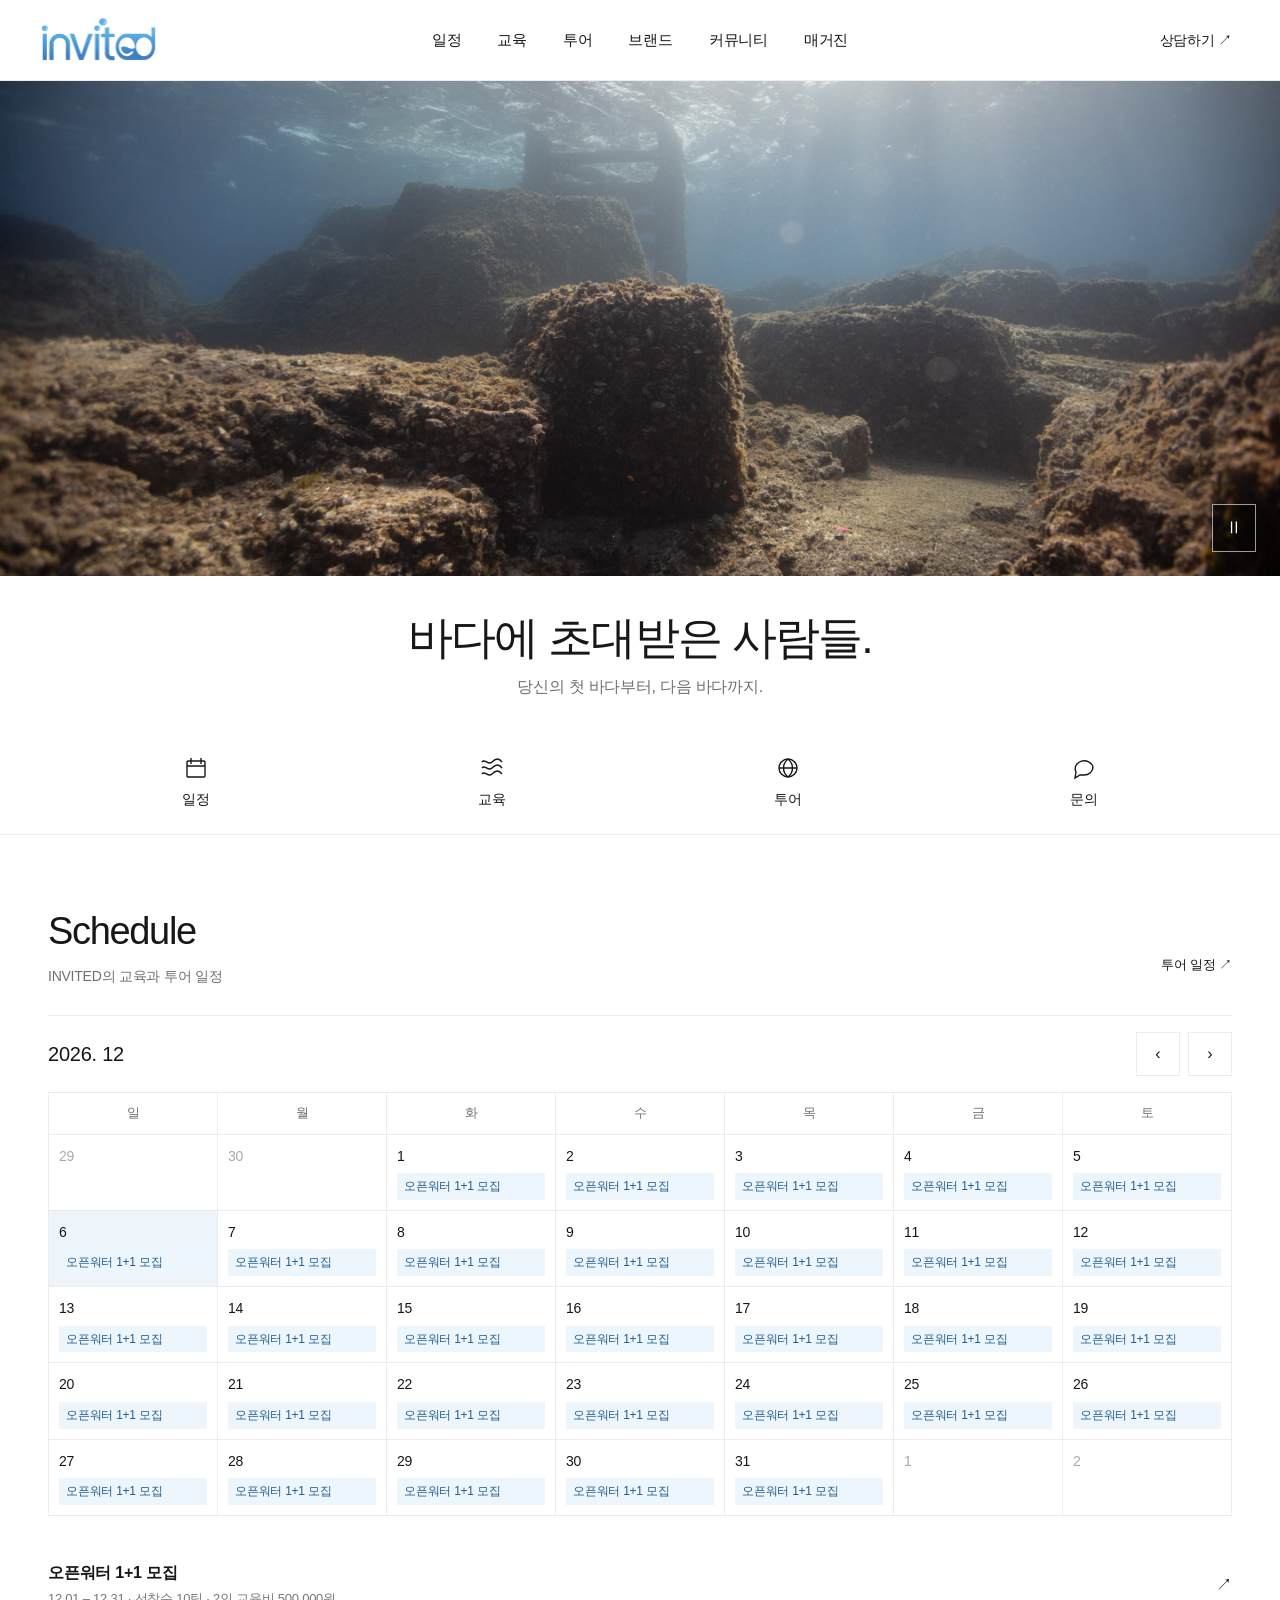
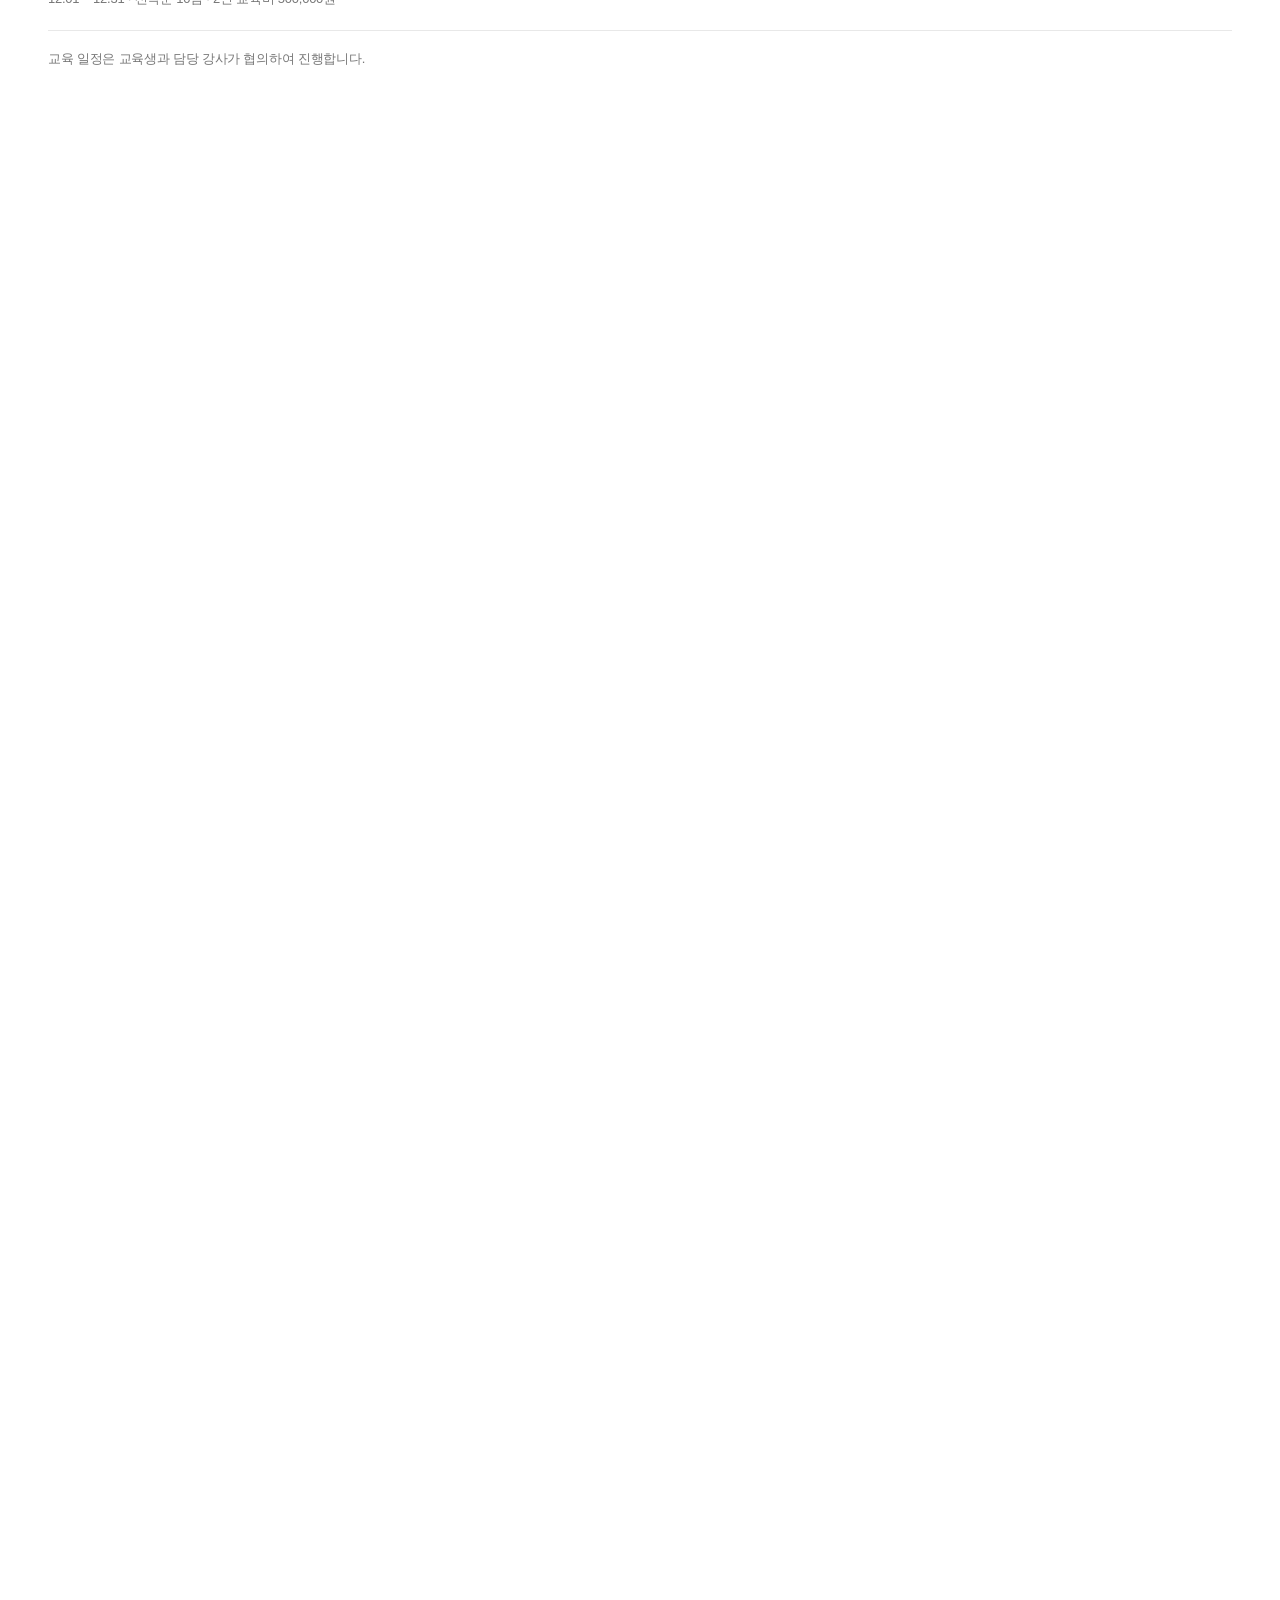
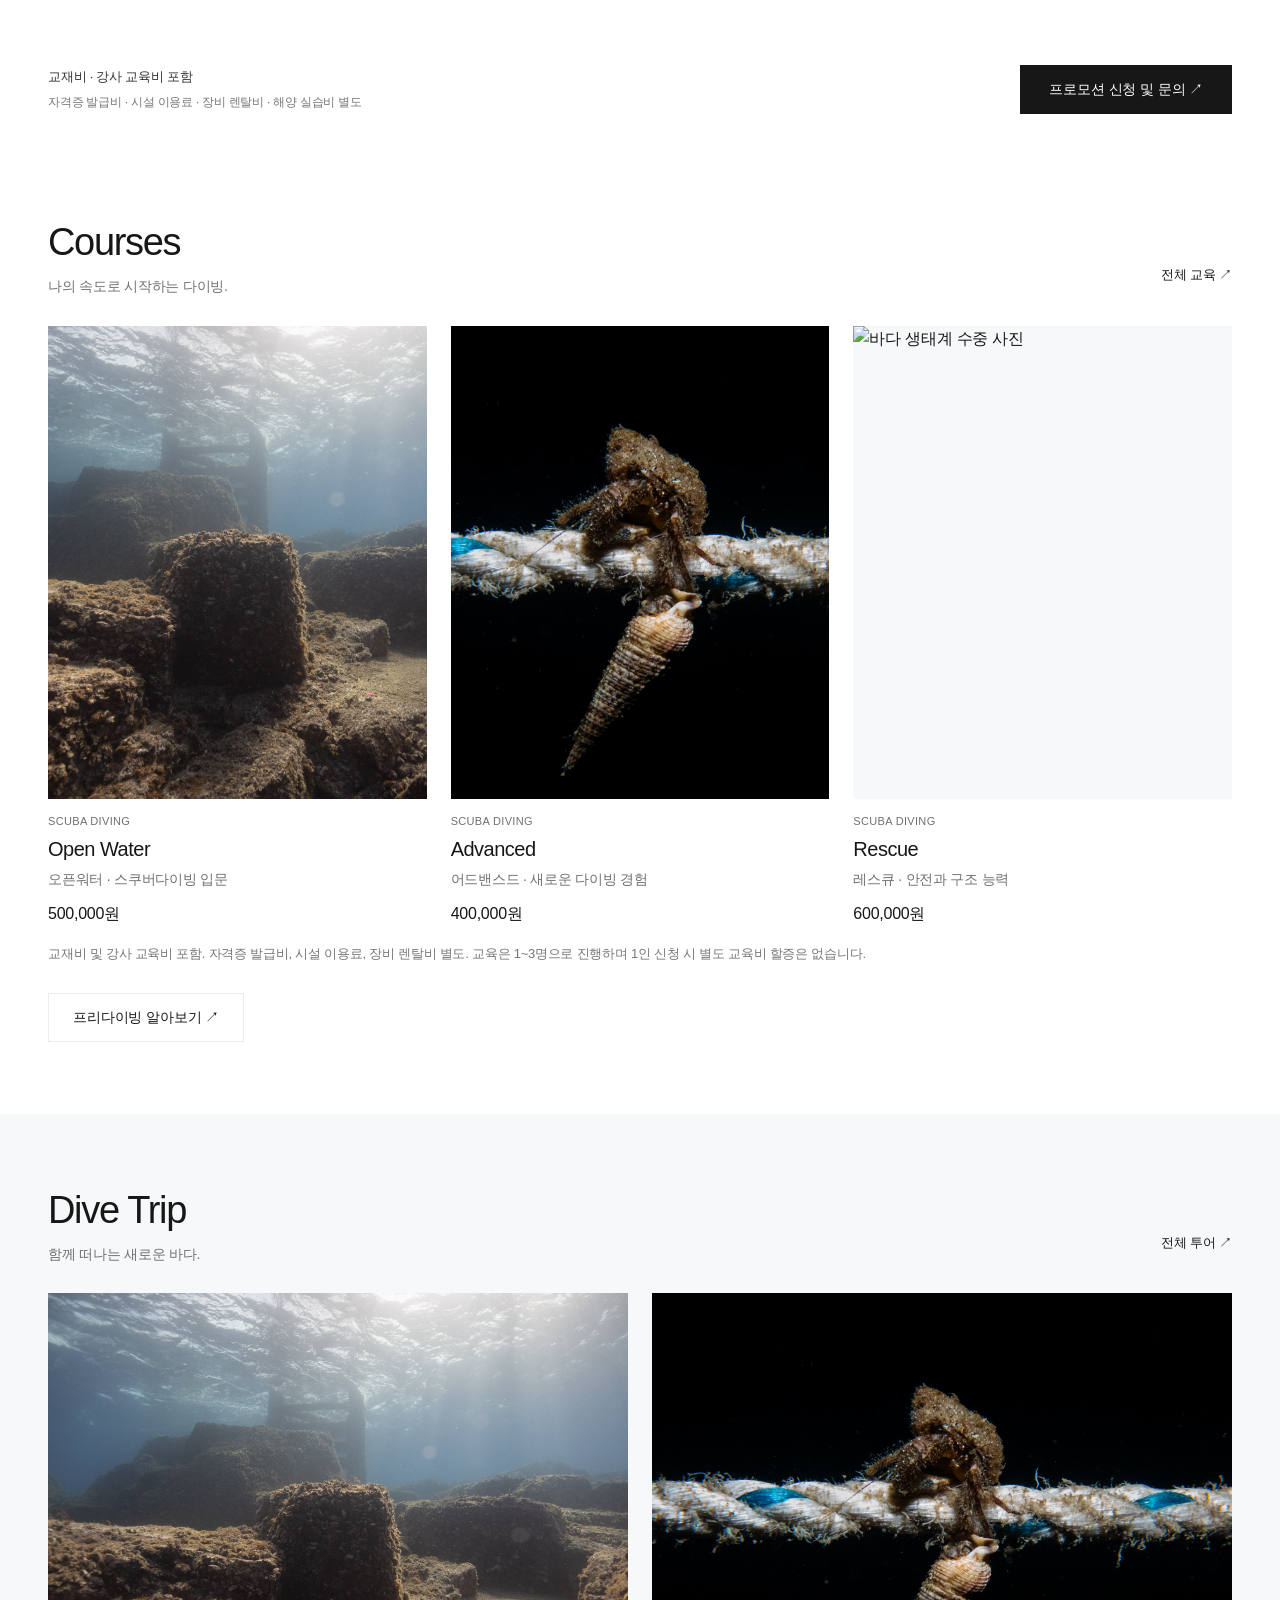
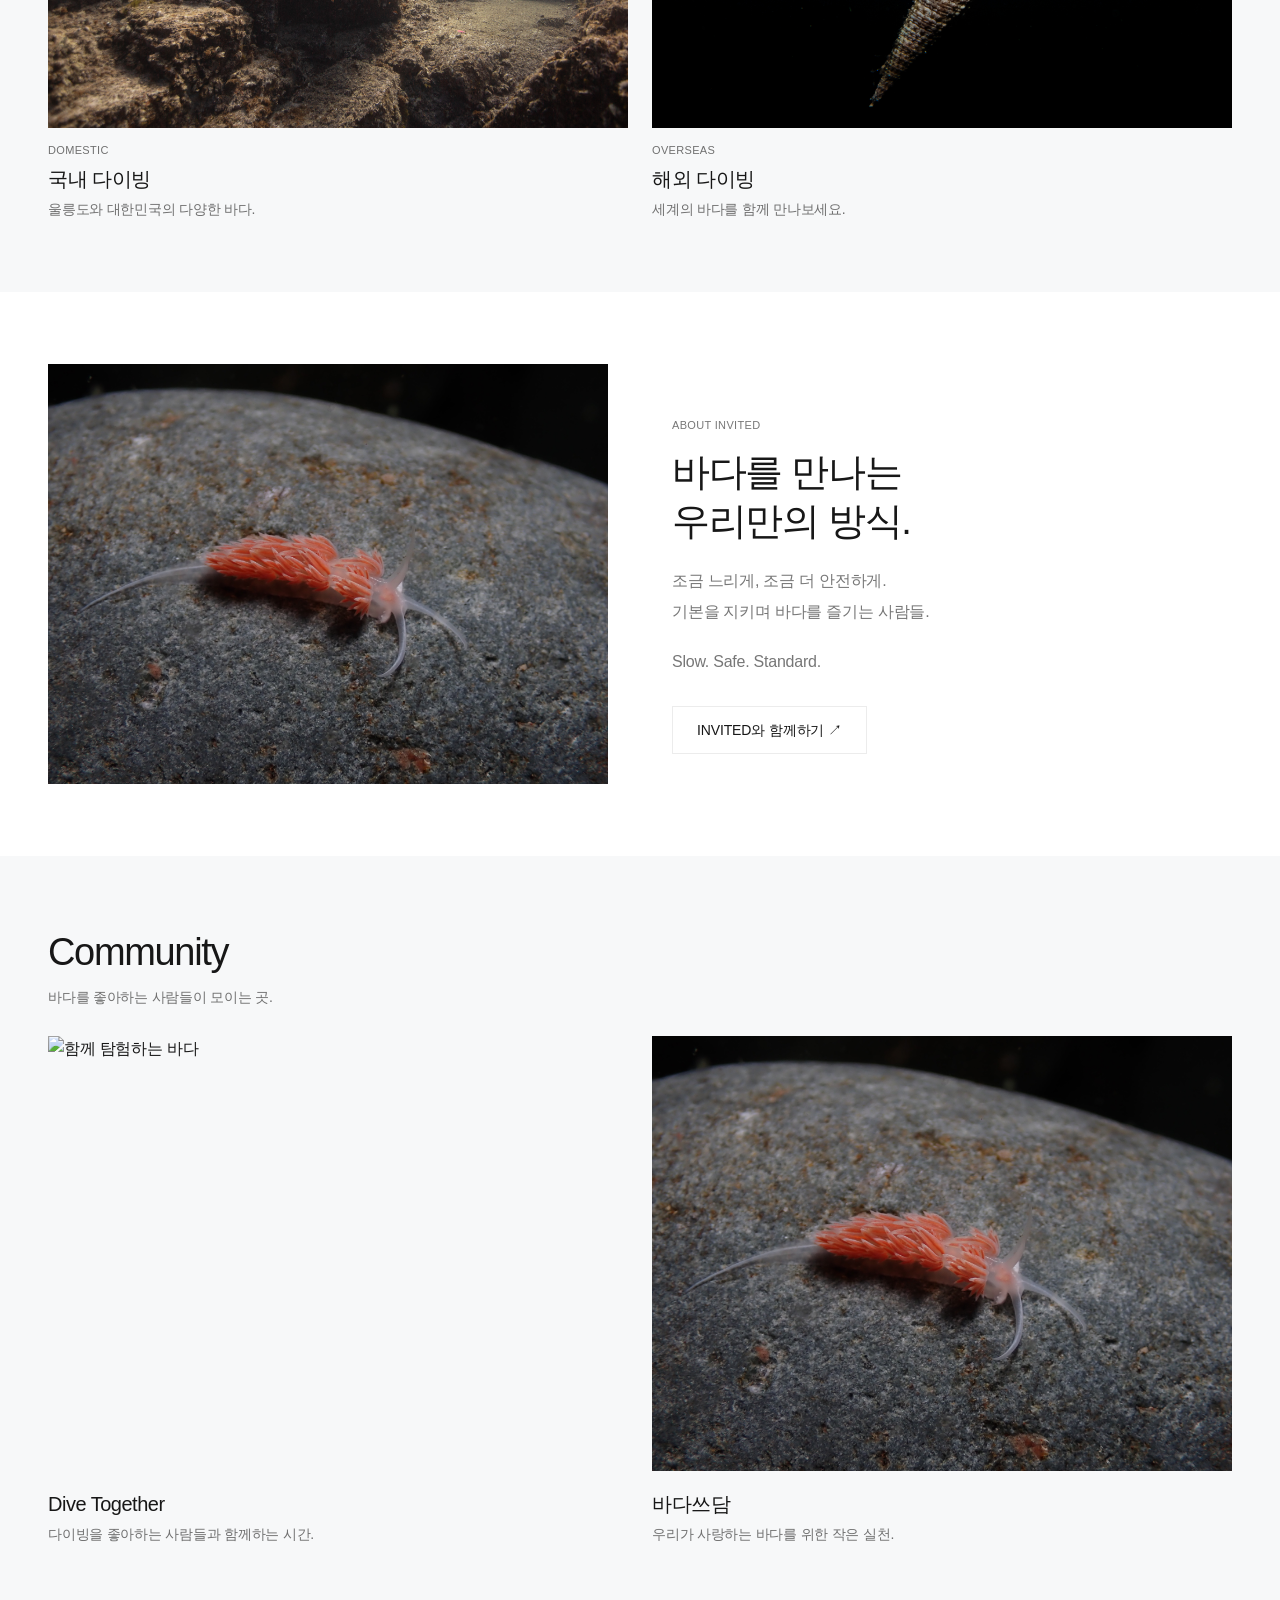
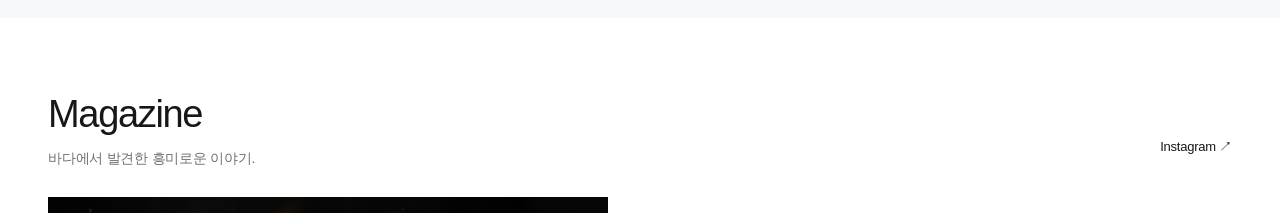
==== commit 453850b2: "V2.0 - Add responsive Open Water promotion campaign" ====
--- a/index.html
+++ b/index.html
@@ -1578,40 +1578,80 @@
         });
 
 
-    /* PROMOTION STATUS */
-
-    const promotion =
-        document.getElementById('promotion');
-
-    const promotionButton =
-        document.getElementById('promotionButton');
-
-    if (todayString <= '2026-12-31') {
-
-        promotion.hidden = false;
-
-        if (todayString < '2026-12-01') {
-
-            promotionButton.textContent =
-                '12월 1일 모집 시작';
-
-            promotionButton.removeAttribute('href');
-
-            promotionButton.removeAttribute('target');
-
-        }
+   
+/* PROMOTION STATUS */
+
+const promotion =
+    document.getElementById('promotion');
+
+const promotionButton =
+    document.getElementById('promotionButton');
+
+const promotionImageLink =
+    document.getElementById('promotionImageLink');
+
+/* CAMPAIGN SETTINGS */
+
+const promotionStart = '2026-12-01';
+const promotionEnd = '2026-12-31';
+
+/* 모집 완료 시 false를 true로 변경 */
+
+const promotionSoldOut = false;
+
+function disablePromotion(message) {
+
+    promotionButton.textContent = message;
+
+    promotionButton.removeAttribute('href');
+    promotionButton.removeAttribute('target');
+
+    promotionButton.setAttribute(
+        'aria-disabled', 'true'
+    );
+
+    promotionImageLink.removeAttribute('href');
+    promotionImageLink.removeAttribute('target');
+
+    promotionImageLink.style.cursor = 'default';
+
+}
+
+if (todayString > promotionEnd) {
+
+    promotion.hidden = true;
+
+    events[0].title =
+        '오픈워터 1+1 모집 종료';
+
+    events[0].link = '#contact';
+
+} else {
+
+    promotion.hidden = false;
+
+    if (promotionSoldOut) {
+
+        disablePromotion('선착순 모집 마감');
+
+        events[0].title =
+            '오픈워터 1+1 모집 마감';
+
+    } else if (todayString < promotionStart) {
+
+        disablePromotion('12월 1일 모집 시작');
 
     } else {
 
-        events[0].link =
-            'https://pf.kakao.com/_bCxexaX';
-
-        events[0].title =
-            '오픈워터 1+1 모집 기간 종료';
+        promotionButton.textContent =
+            '프로모션 신청 및 문의 ↗';
 
     }
 
-    renderCalendar();
+}
+
+renderCalendar();
+
 
 </script>
 
--- a/css/v2.css
+++ b/css/v2.css
@@ -1305,3 +1305,120 @@
         font-weight: 500;
     }
 }
+
+/* ========================================
+   19. PROMOTION CAMPAIGN
+======================================== */
+
+#promotion.promotion-section {
+    background: #FFFFFF;
+    padding-block: 24px 32px;
+}
+
+#promotion[hidden] {
+    display: none !important;
+}
+
+.campaign-link {
+    display: block;
+    overflow: hidden;
+}
+
+.campaign-link picture {
+    display: block;
+    width: 100%;
+}
+
+.campaign-image {
+    display: block;
+    width: 100%;
+    height: auto;
+    object-fit: contain;
+}
+
+.campaign-footer {
+    display: flex;
+    align-items: center;
+    justify-content: space-between;
+    gap: 24px;
+    padding-top: 20px;
+}
+
+.campaign-information {
+    flex: 1;
+}
+
+.campaign-included {
+    font-size: 13px;
+    font-weight: 500;
+    color: #333333;
+    line-height: 1.7;
+}
+
+.campaign-excluded {
+    margin-top: 4px;
+    font-size: 12px;
+    font-weight: 400;
+    color: #777777;
+    line-height: 1.7;
+}
+
+.campaign-button {
+    flex-shrink: 0;
+    min-height: 48px;
+    padding: 12px 28px;
+    font-size: 14px;
+    font-weight: 400;
+}
+
+.campaign-button[aria-disabled="true"] {
+    background: #F2F2F2;
+    color: #666666;
+    border-color: #E8E8E8;
+    cursor: default;
+}
+
+/* TABLET */
+
+@media (max-width: 1023px) {
+
+    .campaign-footer {
+        gap: 16px;
+    }
+
+}
+
+/* MOBILE */
+
+@media (max-width: 767px) {
+
+    #promotion.promotion-section {
+        padding-block: 12px 24px;
+    }
+
+    .campaign-footer {
+        flex-direction: column;
+        align-items: stretch;
+        gap: 16px;
+        padding-top: 16px;
+    }
+
+    .campaign-information {
+        text-align: center;
+    }
+
+    .campaign-included {
+        font-size: 12px;
+    }
+
+    .campaign-excluded {
+        font-size: 11px;
+        line-height: 1.7;
+    }
+
+    .campaign-button {
+        width: 100%;
+        min-height: 48px;
+    }
+
+}
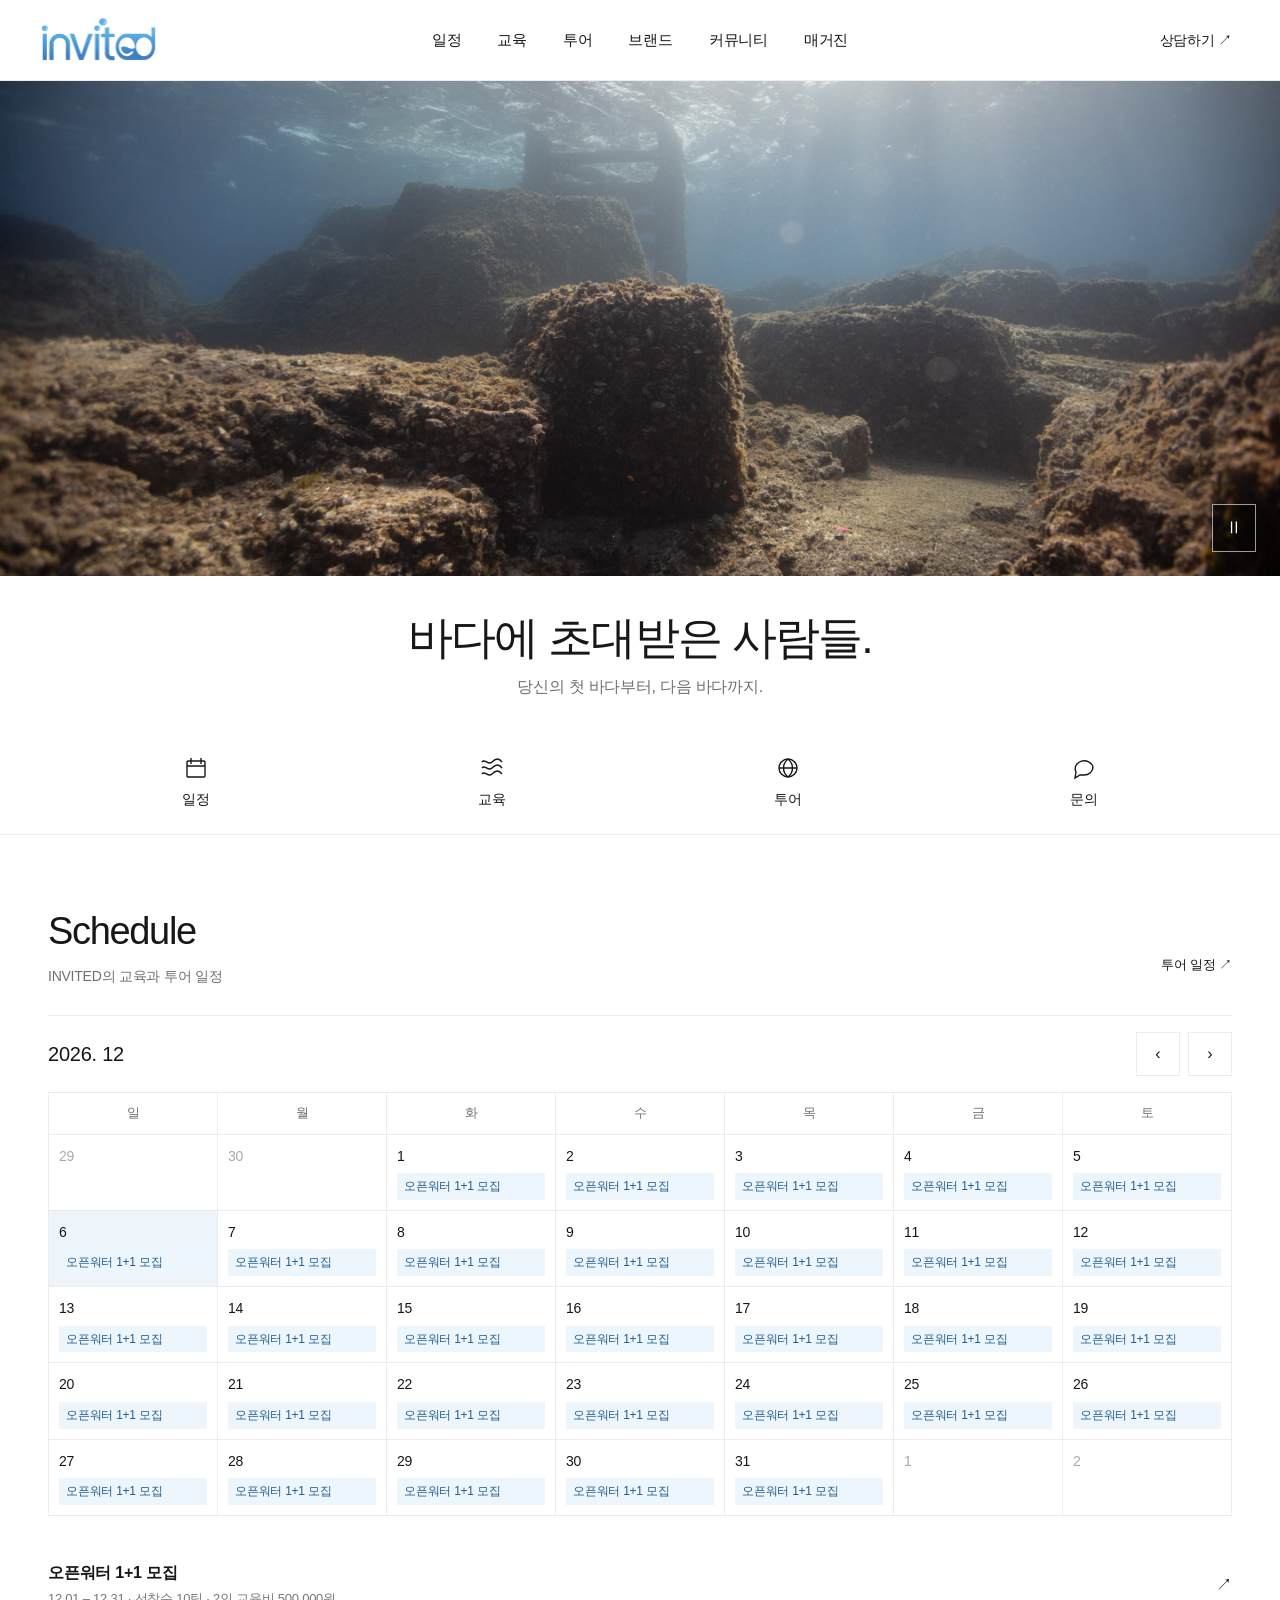
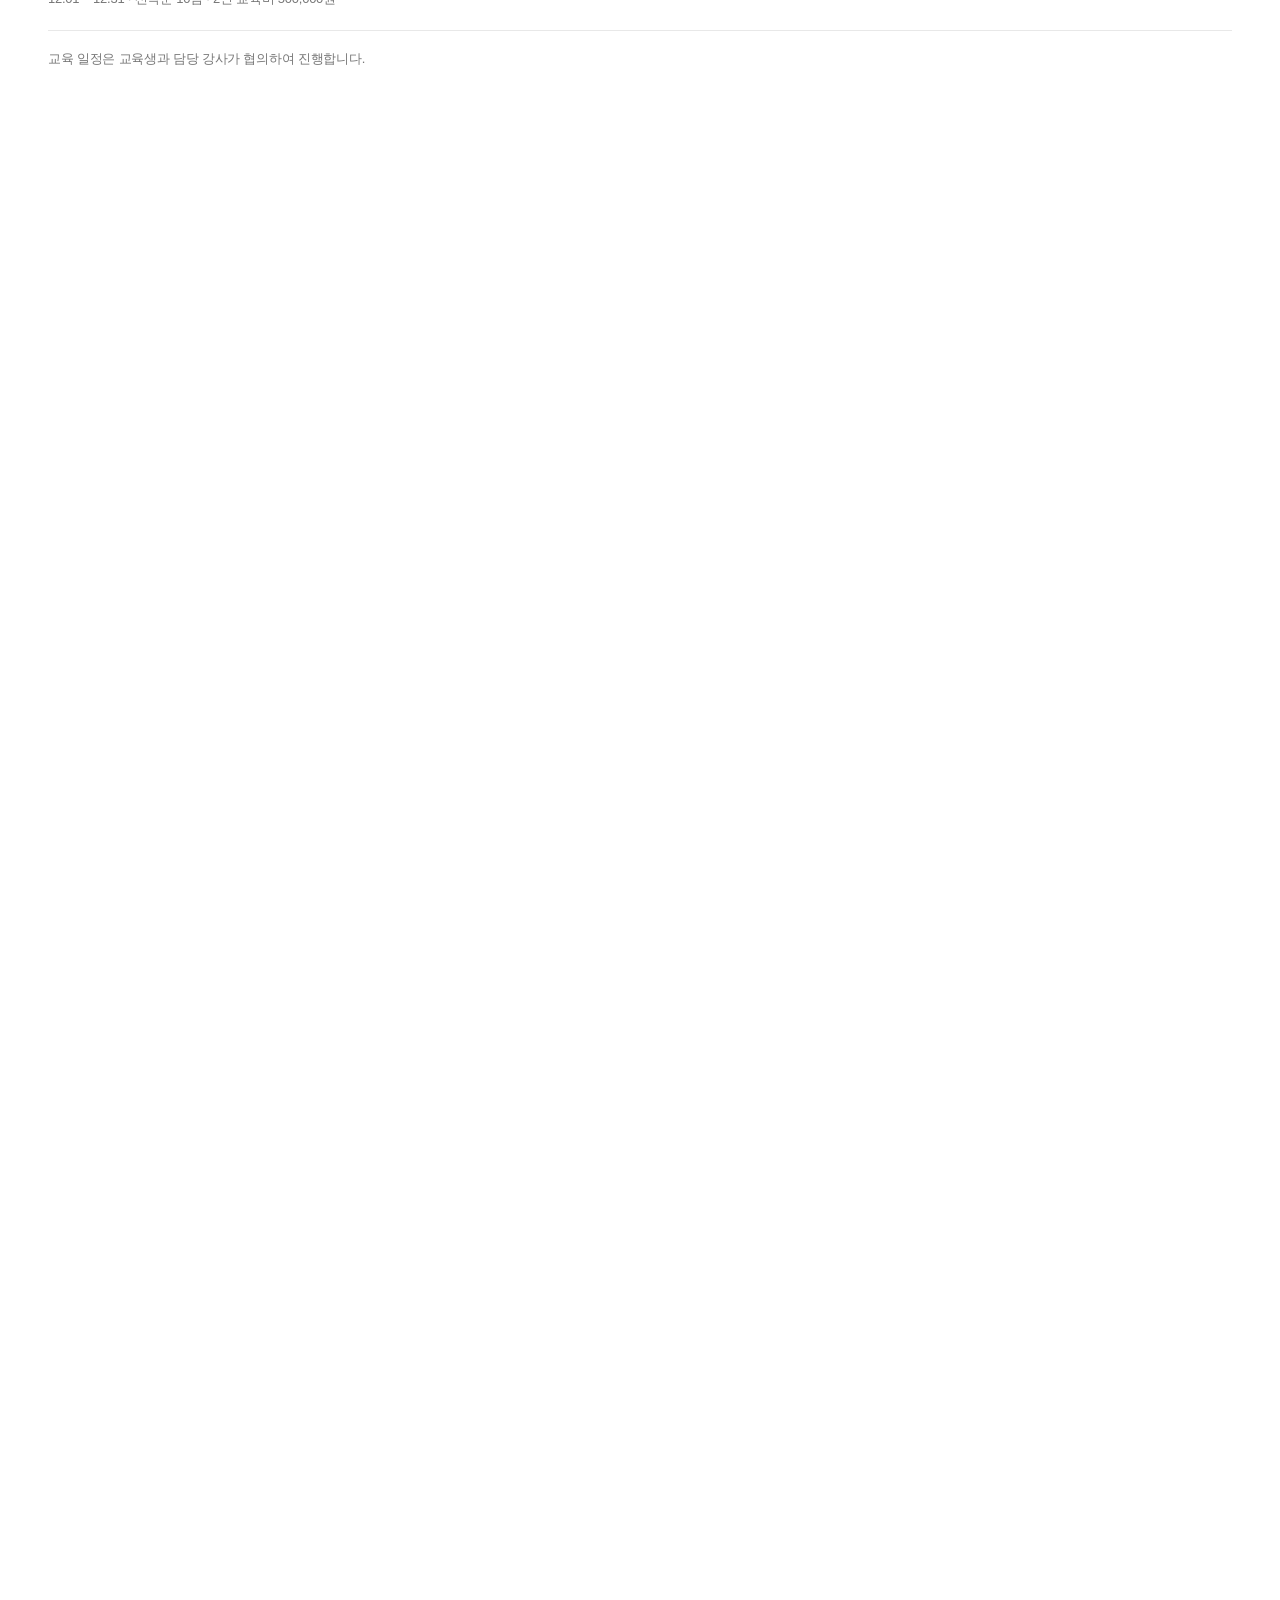
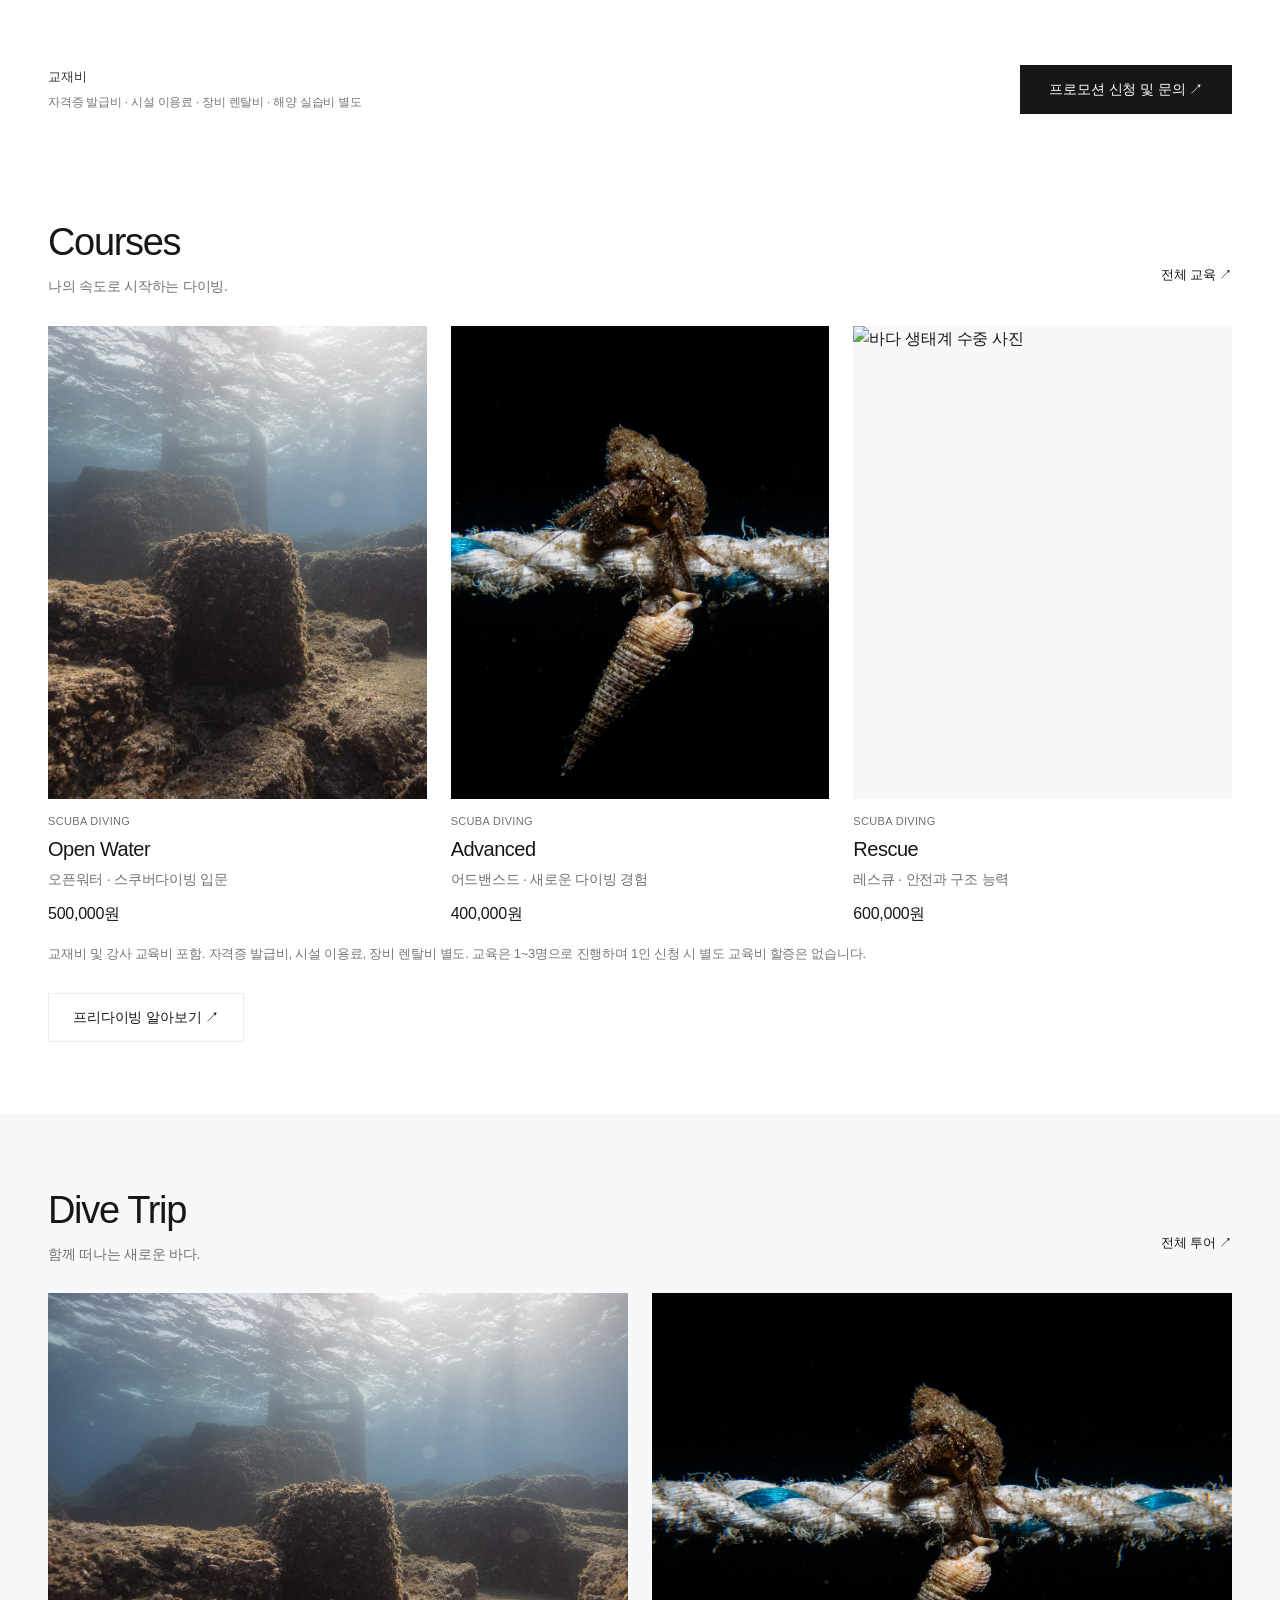
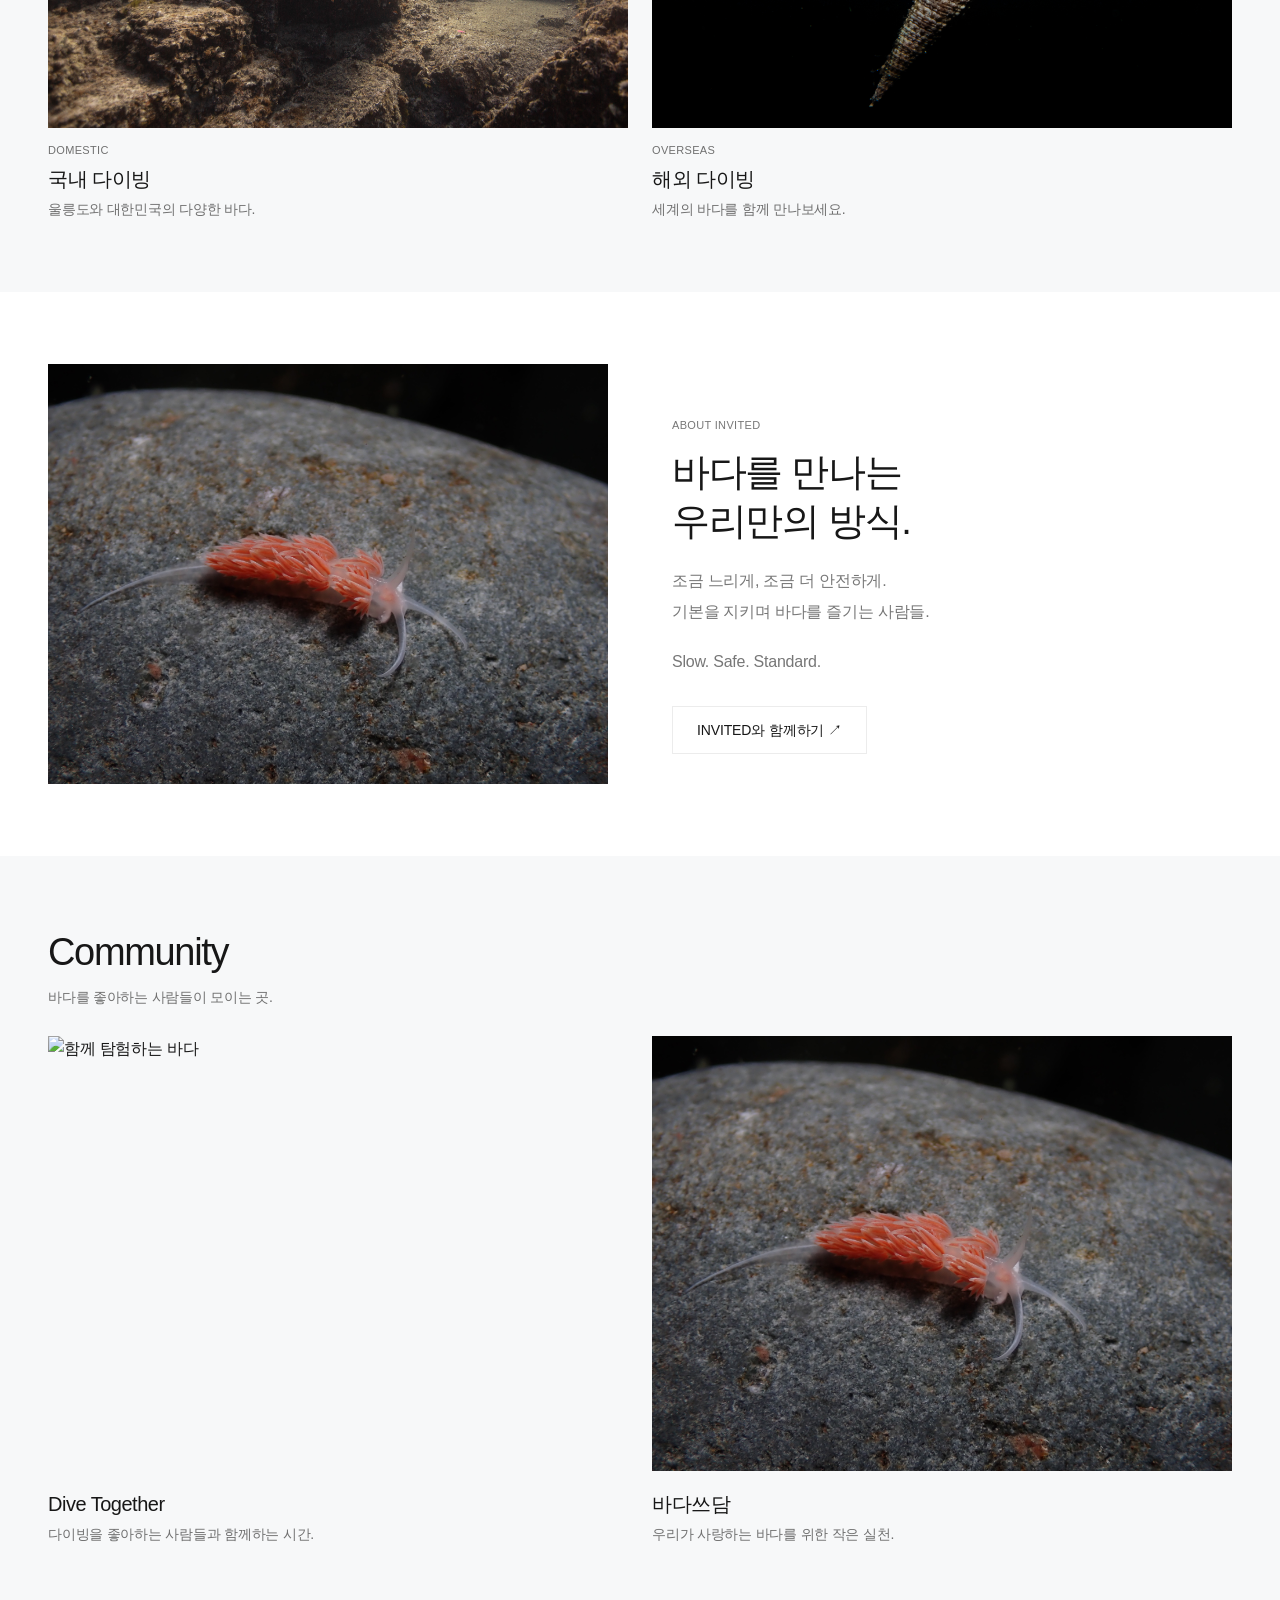
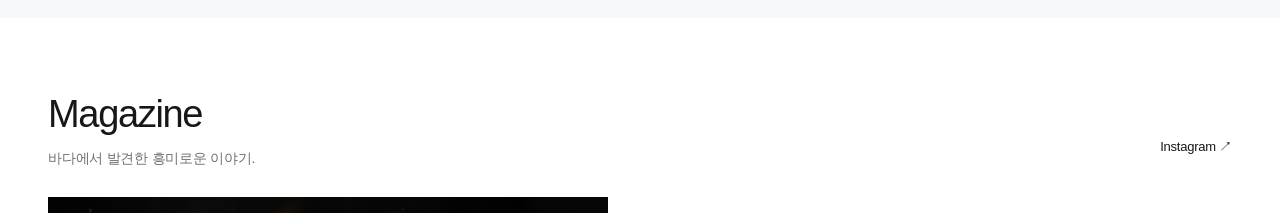
==== commit 133bbc08: "V2.0 - Update final promotion banners" ====
--- a/index.html
+++ b/index.html
@@ -536,7 +536,7 @@
             <div class="campaign-information">
 
                 <p class="campaign-included">
-                    교재비 · 강사 교육비 포함
+                    교재비
                 </p>
 
                 <p class="campaign-excluded">
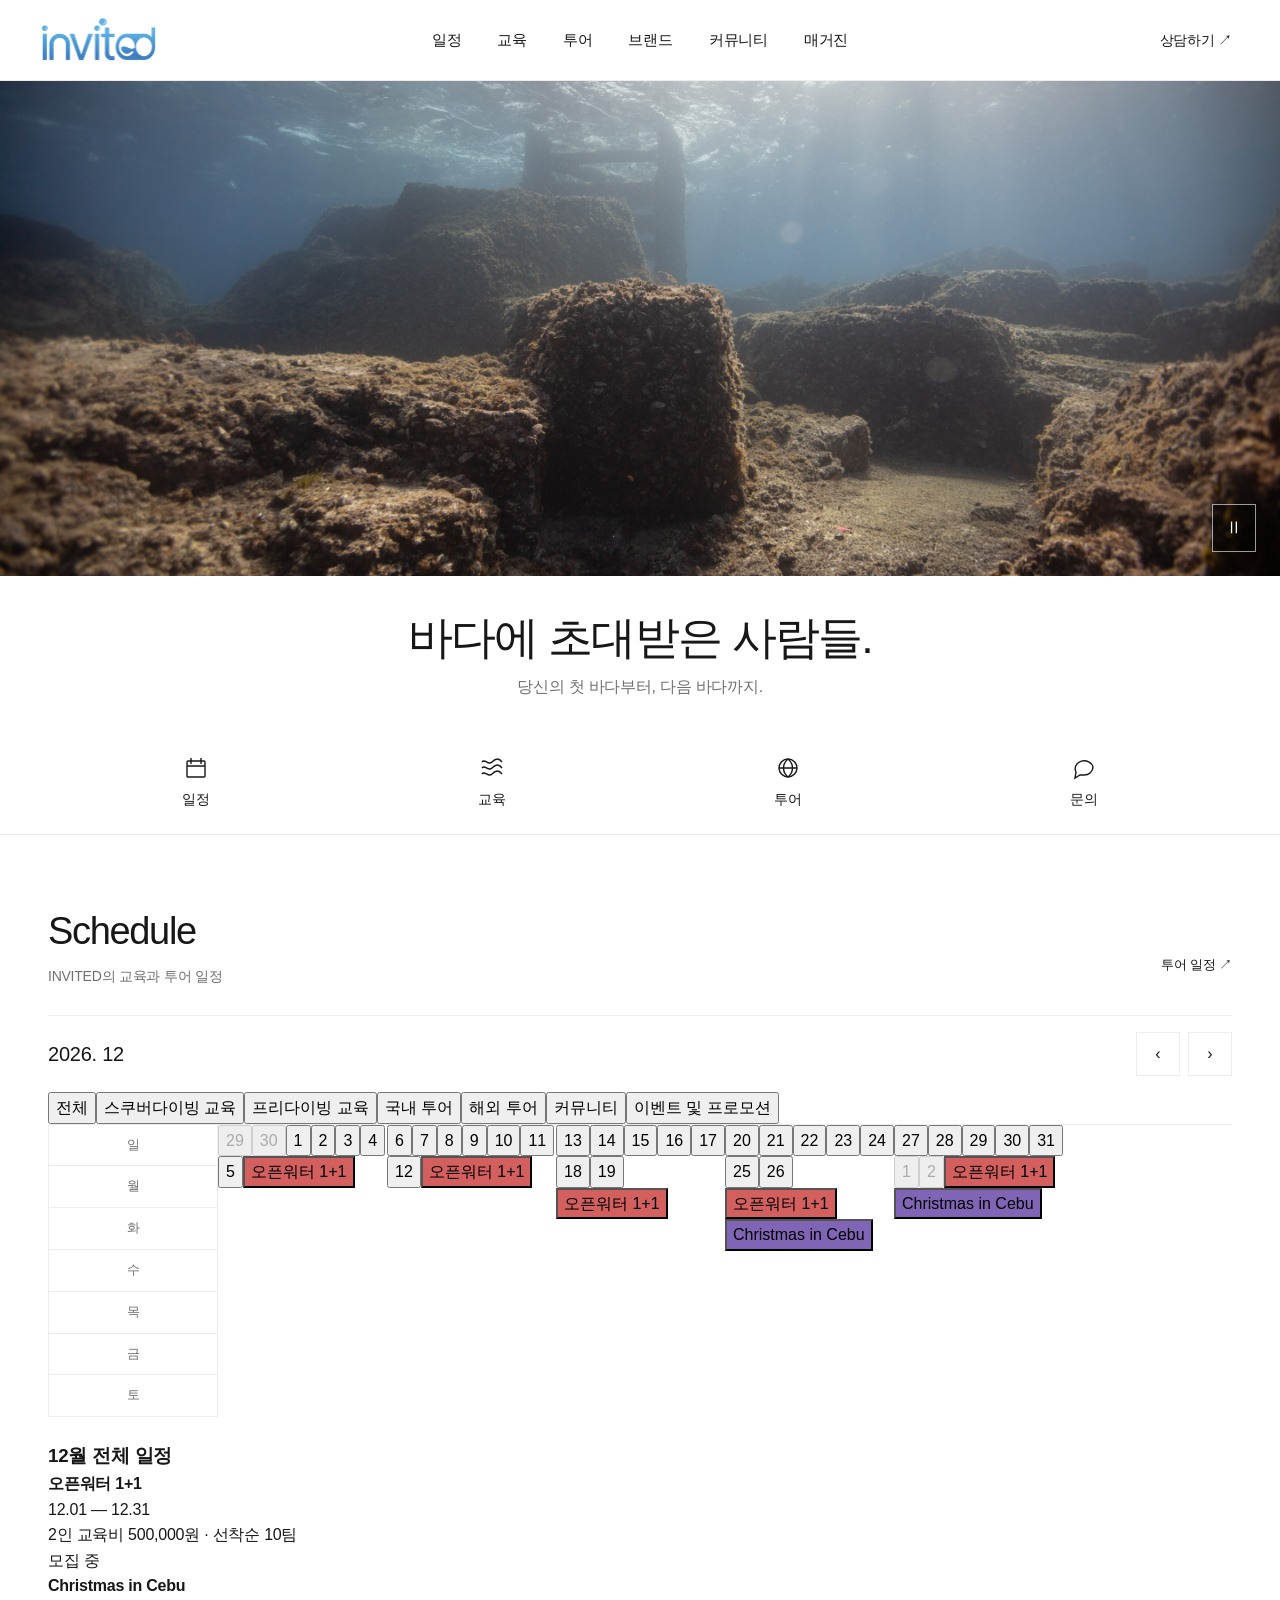
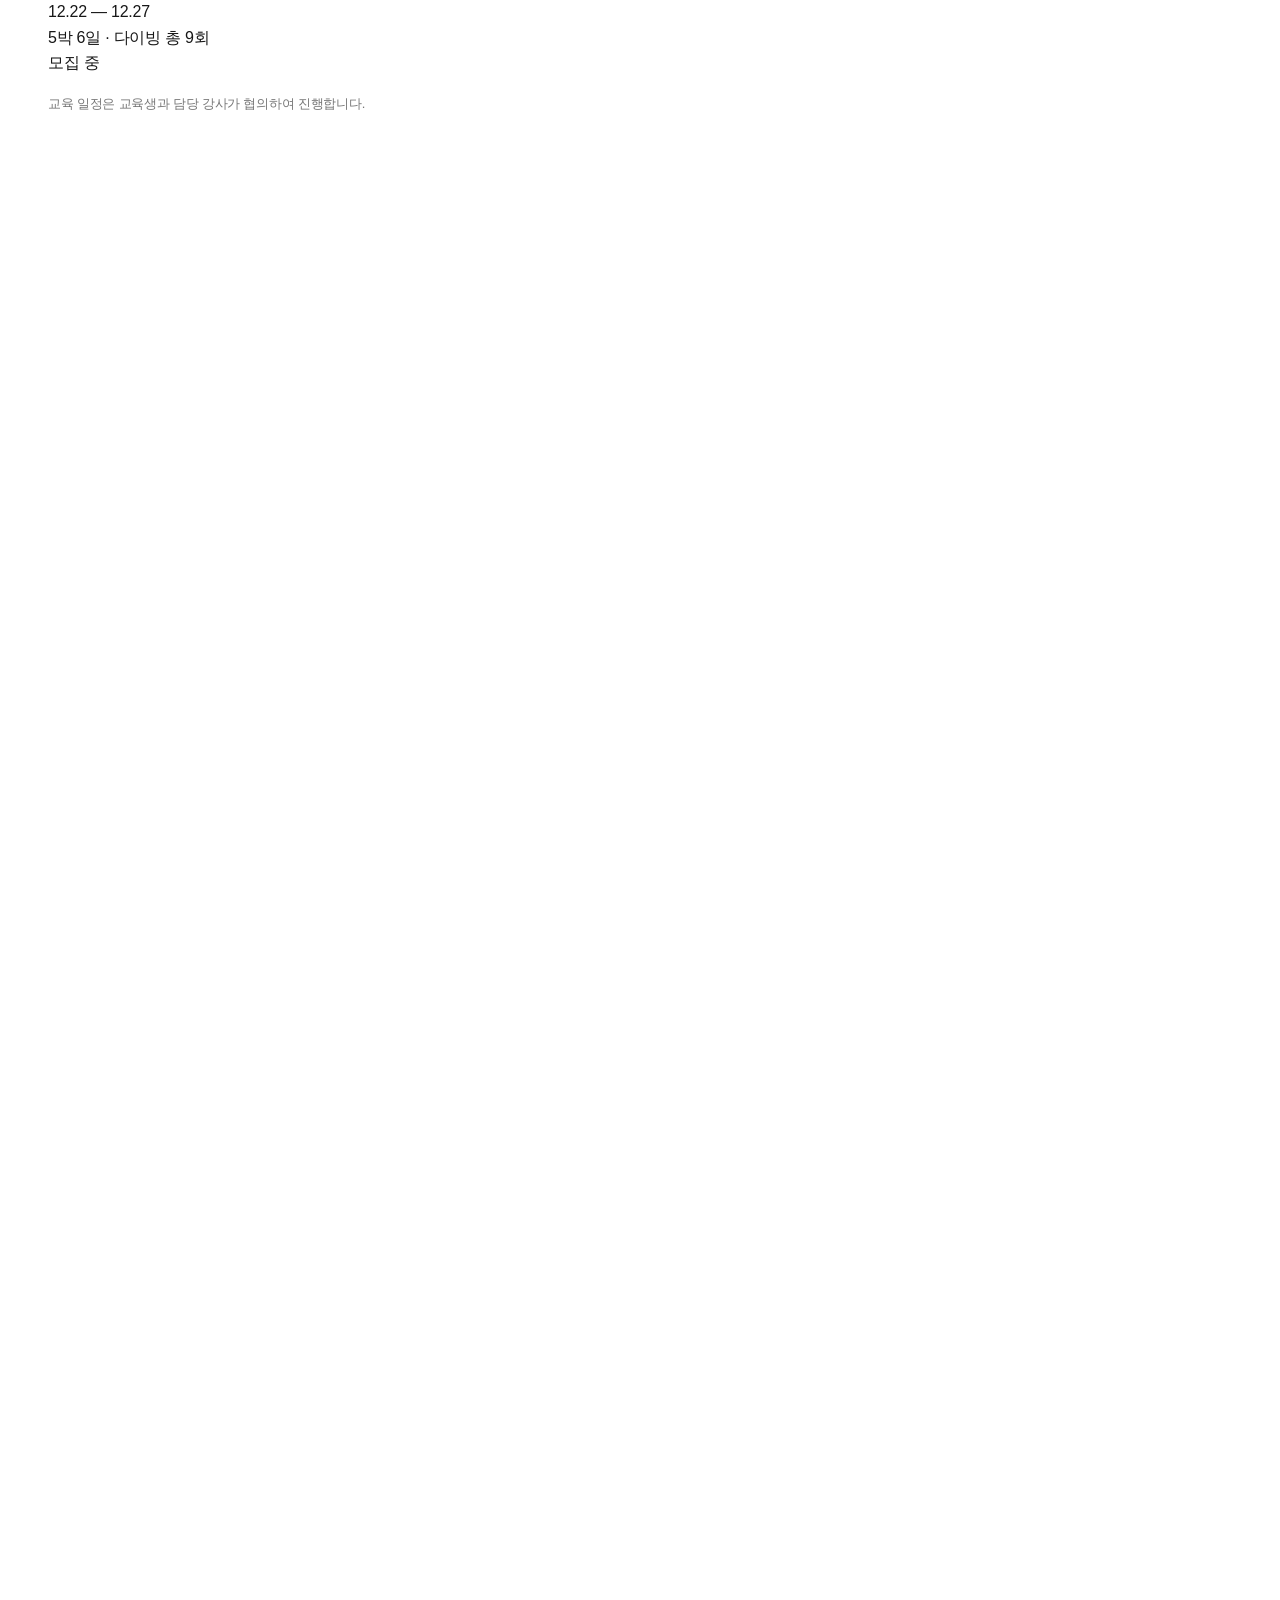
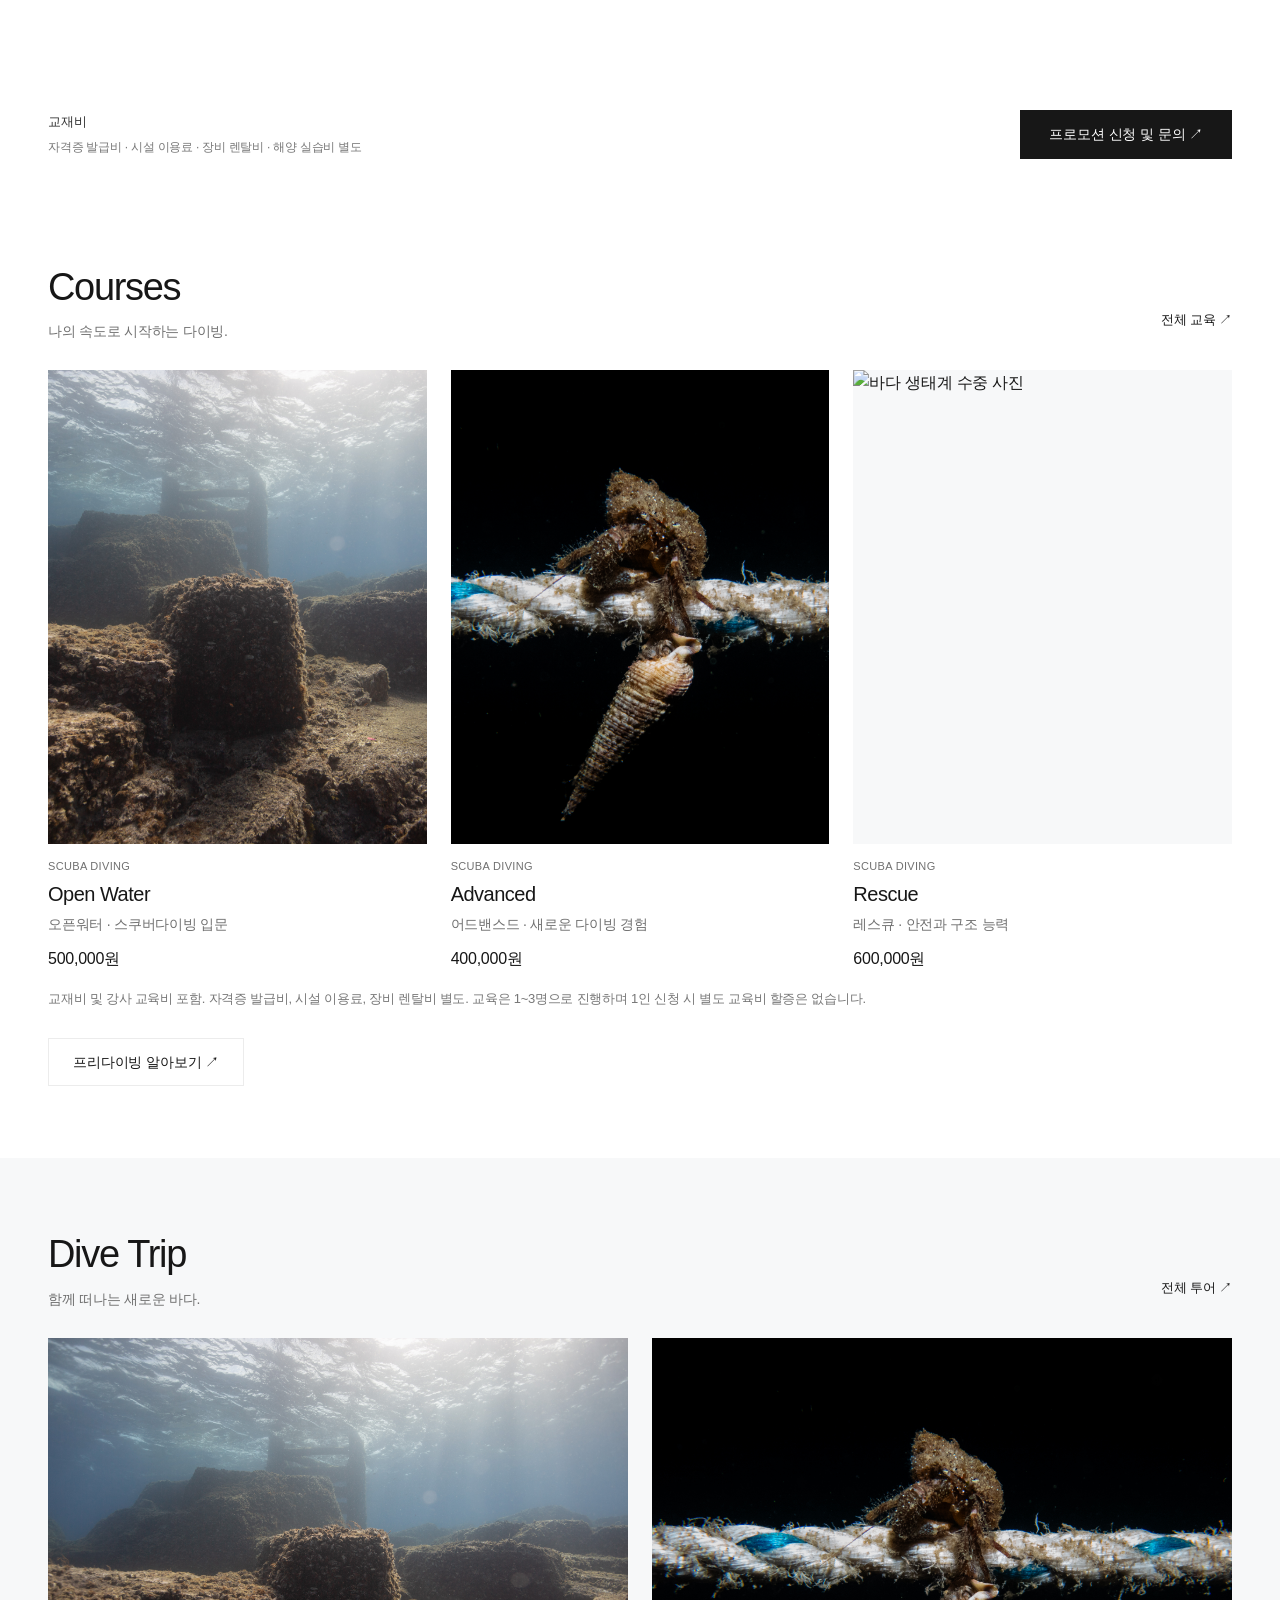
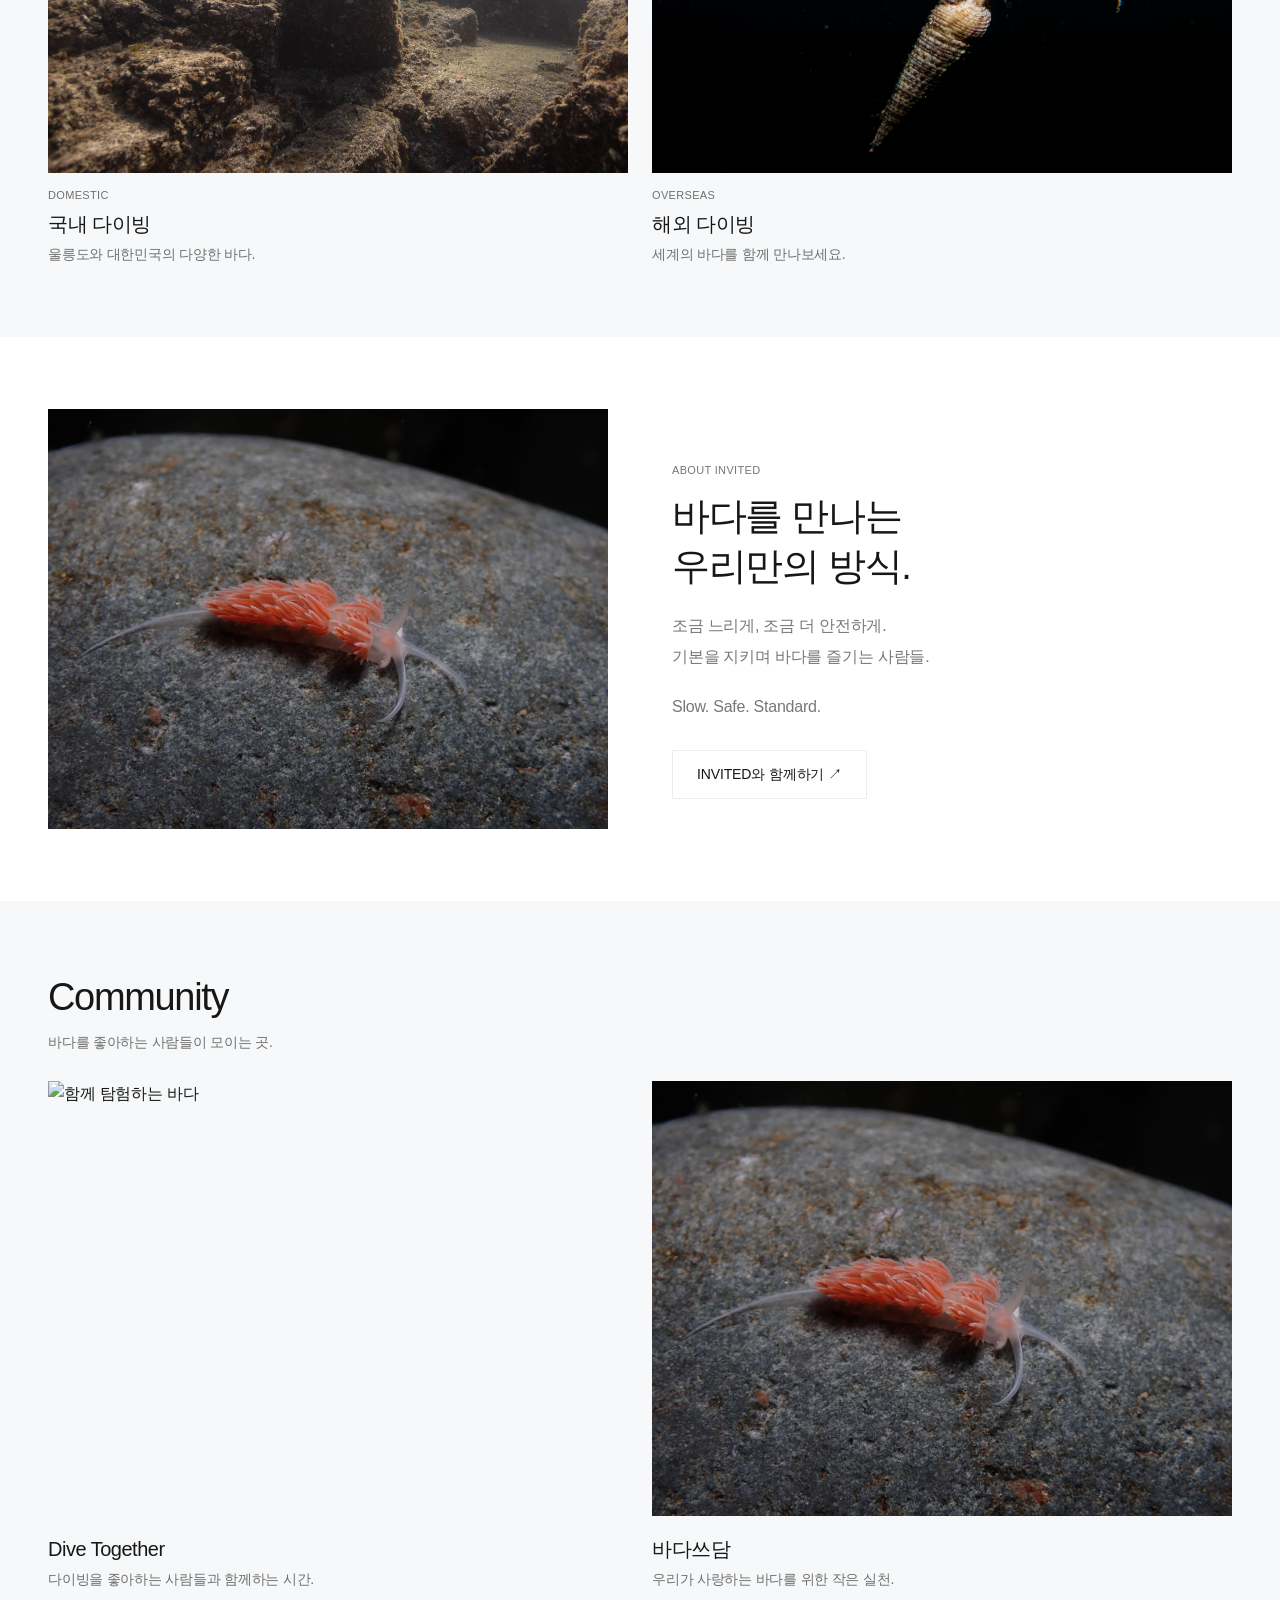
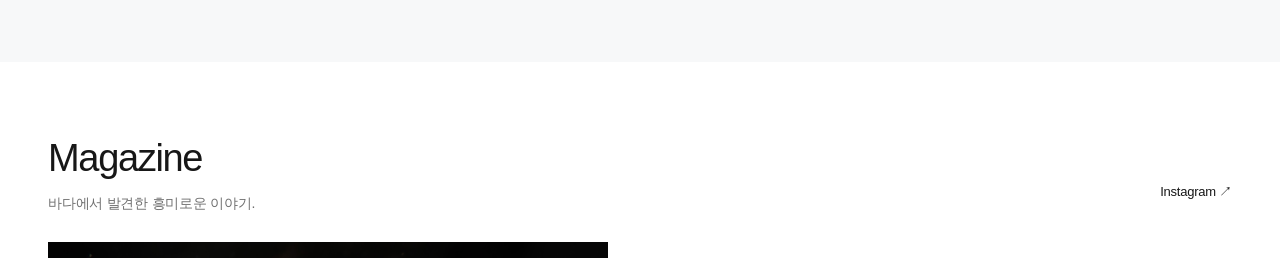
==== commit 02981372: "Update index.html" ====
--- a/index.html
+++ b/index.html
@@ -1161,7 +1161,7 @@
 <!-- ==============================
      JAVASCRIPT
 ============================== -->
-
+<script src="js/schedule-data.js"></script>
 <script>
 
     /* MOBILE MENU */
@@ -1294,292 +1294,611 @@
     }
 
 
-    /* SCHEDULE DATA */
-
-    const events = [
-
-        {
-            start: '2026-12-01',
-            end: '2026-12-31',
-            title: '오픈워터 1+1 모집',
-            description: '선착순 10팀 · 2인 교육비 500,000원',
-            link: '#promotion'
-        }
-
+   
+/* ========================================
+   INVITED CENTRAL SCHEDULE
+   MULTI-DAY CALENDAR
+======================================== */
+
+const scheduleData = window.INVITED_SCHEDULE;
+const scheduleUtils = window.INVITED_SCHEDULE_UTILS;
+
+const todayString = scheduleUtils.getToday();
+
+const [todayYear, todayMonth, todayDay] =
+    todayString.split('-').map(Number);
+
+let currentMonth = new Date(
+    todayYear, todayMonth - 1, 1
+);
+
+let selectedDate = null;
+let selectedCategory = 'all';
+
+const calendarGrid =
+    document.getElementById('calendarGrid');
+
+const calendarMonth =
+    document.getElementById('calendarMonth');
+
+const scheduleList =
+    document.getElementById('scheduleList');
+
+
+/* DATE UTILITIES */
+
+function dateString(date) {
+
+    return [
+        date.getFullYear(),
+        String(date.getMonth() + 1).padStart(2, '0'),
+        String(date.getDate()).padStart(2, '0')
+    ].join('-');
+
+}
+
+function formatShortDate(date) {
+
+    return date.slice(5).replace('-', '.');
+
+}
+
+function getColor(event) {
+
+    return scheduleData.categories[event.category]
+        ?.color || '#3977B9';
+
+}
+
+function getVisibleEvents() {
+
+    return scheduleUtils
+        .getEvents(selectedCategory)
+        .filter(event =>
+            event.currentStatus !== 'cancelled'
+        );
+
+}
+
+
+/* CALENDAR FILTER */
+
+const filterContainer =
+    document.createElement('div');
+
+filterContainer.className = 'schedule-filters';
+
+const categories = [
+    ['all', { label: '전체', color: '#222222' }],
+    ...Object.entries(scheduleData.categories)
+];
+
+categories.forEach(([key, category]) => {
+
+    const button = document.createElement('button');
+
+    button.type = 'button';
+    button.className = 'schedule-filter';
+    button.dataset.category = key;
+
+    if (key === 'all') {
+        button.classList.add('is-active');
+    }
+
+    button.setAttribute(
+        'aria-pressed', String(key === 'all')
+    );
+
+    const dot = document.createElement('span');
+
+    dot.className = 'schedule-color';
+    dot.style.backgroundColor = category.color;
+
+    const label = document.createElement('span');
+
+    label.textContent = category.label;
+
+    button.append(dot, label);
+
+    button.addEventListener('click', () => {
+
+        selectedCategory = key;
+        selectedDate = null;
+
+        filterContainer
+            .querySelectorAll('button')
+            .forEach(item => {
+
+                const active =
+                    item.dataset.category === key;
+
+                item.classList.toggle(
+                    'is-active', active
+                );
+
+                item.setAttribute(
+                    'aria-pressed', String(active)
+                );
+
+            });
+
+        renderCalendar();
+
+    });
+
+    filterContainer.appendChild(button);
+
+});
+
+calendarGrid.before(filterContainer);
+
+
+/* CALENDAR RENDERING */
+
+function renderCalendar() {
+
+    const year = currentMonth.getFullYear();
+    const month = currentMonth.getMonth();
+
+    calendarMonth.textContent =
+        `${year}. ${String(month + 1).padStart(2, '0')}`;
+
+    calendarGrid.replaceChildren();
+
+    calendarGrid.classList.add('multi-calendar');
+
+    const events = getVisibleEvents();
+
+    const firstDate = dateString(
+        new Date(year, month, 1)
+    );
+
+    const lastDate = dateString(
+        new Date(year, month + 1, 0)
+    );
+
+
+    /* WEEKDAY HEADER */
+
+    const weekdays = [
+        '일', '월', '화', '수',
+        '목', '금', '토'
     ];
 
-
-    /* CALENDAR */
-
-    function getKoreaDate() {
-
-        return new Intl.DateTimeFormat('en-CA', {
-
-            timeZone: 'Asia/Seoul',
-            year: 'numeric',
-            month: '2-digit',
-            day: '2-digit'
-
-        }).format(new Date());
+    const weekdayRow =
+        document.createElement('div');
+
+    weekdayRow.className = 'calendar-weekdays';
+
+    weekdays.forEach((day, index) => {
+
+        const cell = document.createElement('div');
+
+        cell.className = 'calendar-weekday';
+
+        if (index === 0) {
+            cell.classList.add('sunday');
+        }
+
+        if (index === 6) {
+            cell.classList.add('saturday');
+        }
+
+        cell.textContent = day;
+
+        weekdayRow.appendChild(cell);
+
+    });
+
+    calendarGrid.appendChild(weekdayRow);
+
+
+    /* MONTH INFORMATION */
+
+    const firstDay =
+        new Date(year, month, 1).getDay();
+
+    const daysInMonth =
+        new Date(year, month + 1, 0).getDate();
+
+    const weeks = Math.ceil(
+        (firstDay + daysInMonth) / 7
+    );
+
+
+    /* CREATE WEEK ROWS */
+
+    for (let week = 0; week < weeks; week++) {
+
+        const weekRow =
+            document.createElement('div');
+
+        weekRow.className = 'calendar-week';
+
+        const dates = [];
+
+        for (let col = 0; col < 7; col++) {
+
+            const date = new Date(
+                year,
+                month,
+                week * 7 + col - firstDay + 1
+            );
+
+            const dateKey = dateString(date);
+
+            dates.push(dateKey);
+
+            const cell =
+                document.createElement('button');
+
+            cell.type = 'button';
+
+            cell.className = 'calendar-date';
+
+            cell.style.gridColumn = col + 1;
+
+            cell.style.gridRow = '1 / -1';
+
+            if (date.getMonth() !== month) {
+
+                cell.classList.add('is-outside');
+
+                cell.disabled = true;
+
+            }
+
+            if (dateKey === todayString) {
+
+                cell.classList.add('is-today');
+
+            }
+
+            if (dateKey === selectedDate) {
+
+                cell.classList.add('is-selected');
+
+            }
+
+            if (col === 0) {
+                cell.classList.add('sunday');
+            }
+
+            if (col === 6) {
+                cell.classList.add('saturday');
+            }
+
+            cell.setAttribute(
+                'aria-label', dateKey
+            );
+
+            cell.setAttribute(
+                'aria-pressed',
+                String(dateKey === selectedDate)
+            );
+
+            const number =
+                document.createElement('span');
+
+            number.className = 'calendar-date-number';
+
+            number.textContent = date.getDate();
+
+            cell.appendChild(number);
+
+            cell.addEventListener('click', () => {
+
+                selectedDate =
+                    selectedDate === dateKey
+                        ? null
+                        : dateKey;
+
+                renderCalendar();
+
+            });
+
+            weekRow.appendChild(cell);
+
+        }
+
+
+        /* EVENTS OVERLAPPING THIS WEEK */
+
+        const weekEvents = events
+
+            .filter(event =>
+
+                event.start <= dates[6] &&
+                event.end >= dates[0] &&
+                event.start <= lastDate &&
+                event.end >= firstDate
+
+            )
+
+            .sort((a, b) =>
+
+                a.start.localeCompare(b.start) ||
+                b.end.localeCompare(a.end)
+
+            );
+
+
+        /* AUTOMATIC EVENT TRACKS */
+
+        const tracks = [];
+
+        weekEvents.forEach(event => {
+
+            const segmentStart = [
+                event.start, dates[0], firstDate
+            ].sort().pop();
+
+            const segmentEnd = [
+                event.end, dates[6], lastDate
+            ].sort()[0];
+
+            const startColumn =
+                dates.indexOf(segmentStart);
+
+            const endColumn =
+                dates.indexOf(segmentEnd);
+
+            if (
+                startColumn < 0 ||
+                endColumn < startColumn
+            ) {
+                return;
+            }
+
+            let trackIndex = tracks.findIndex(
+                lastColumn => lastColumn < startColumn
+            );
+
+            if (trackIndex === -1) {
+
+                trackIndex = tracks.length;
+
+                tracks.push(endColumn);
+
+            } else {
+
+                tracks[trackIndex] = endColumn;
+
+            }
+
+
+            /* MULTI-DAY EVENT BAR */
+
+            const bar =
+                document.createElement('button');
+
+            bar.type = 'button';
+
+            bar.className = 'calendar-event-bar';
+
+            bar.style.gridColumn =
+                `${startColumn + 1} / ${endColumn + 2}`;
+
+            bar.style.gridRow = trackIndex + 2;
+
+            bar.style.backgroundColor =
+                getColor(event);
+
+            if (event.start < segmentStart) {
+
+                bar.classList.add('continues-before');
+
+            }
+
+            if (event.end > segmentEnd) {
+
+                bar.classList.add('continues-after');
+
+            }
+
+            if (
+                ['closed', 'completed'].includes(
+                    event.currentStatus
+                )
+            ) {
+
+                bar.classList.add('is-inactive');
+
+            }
+
+            bar.textContent = event.title;
+
+            bar.title =
+                `${event.title} (${event.start} ~ ${event.end})`;
+
+            bar.addEventListener('click', () => {
+
+                selectedDate = segmentStart;
+
+                renderCalendar();
+
+                scheduleList.scrollIntoView({
+                    block: 'nearest'
+                });
+
+            });
+
+            weekRow.appendChild(bar);
+
+        });
+
+
+        /* ADJUST HEIGHT TO EVENT COUNT */
+
+        weekRow.style.gridTemplateRows =
+            `28px repeat(${Math.max(tracks.length, 1)}, 24px) 1fr`;
+
+        calendarGrid.appendChild(weekRow);
 
     }
 
-    const koreaParts = new Intl.DateTimeFormat(
-        'en-US', {
-            timeZone: 'Asia/Seoul',
-            year: 'numeric',
-            month: 'numeric',
-            day: 'numeric'
-        }
-    ).formatToParts(new Date());
-
-    const todayYear = Number(
-        koreaParts.find(p => p.type === 'year').value
+    renderScheduleList();
+
+}
+
+
+/* ========================================
+   SCHEDULE DETAIL LIST
+======================================== */
+
+function renderScheduleList() {
+
+    scheduleList.replaceChildren();
+
+    const year = currentMonth.getFullYear();
+    const month = currentMonth.getMonth() + 1;
+
+    let events = selectedDate
+
+        ? scheduleUtils.getEventsByDate(selectedDate)
+
+        : scheduleUtils.getEventsByMonth(year, month);
+
+    events = events.filter(event =>
+
+        event.currentStatus !== 'cancelled' &&
+
+        (
+            selectedCategory === 'all' ||
+            event.category === selectedCategory
+        )
+
     );
 
-    const todayMonth = Number(
-        koreaParts.find(p => p.type === 'month').value
-    );
-
-    const todayDay = Number(
-        koreaParts.find(p => p.type === 'day').value
-    );
-
-    function dateString(year, month, day) {
-
-        return year + '-' +
-            String(month).padStart(2, '0') + '-' +
-            String(day).padStart(2, '0');
+    const heading = document.createElement('h3');
+
+    heading.className = 'schedule-list-title';
+
+    heading.textContent = selectedDate
+
+        ? `${formatShortDate(selectedDate)} 일정`
+
+        : `${month}월 전체 일정`;
+
+    scheduleList.appendChild(heading);
+
+
+    if (events.length === 0) {
+
+        const empty = document.createElement('p');
+
+        empty.className = 'schedule-empty';
+
+        empty.textContent =
+            '등록된 공개 일정이 없습니다.';
+
+        scheduleList.appendChild(empty);
+
+        return;
 
     }
 
-    const todayString = dateString(
-        todayYear, todayMonth, todayDay
-    );
-
-    let currentMonth = new Date(
-        todayYear, todayMonth - 1, 1
-    );
-
-    const calendarGrid =
-        document.getElementById('calendarGrid');
-
-    const calendarMonth =
-        document.getElementById('calendarMonth');
-
-    const scheduleList =
-        document.getElementById('scheduleList');
-
-    function renderCalendar() {
-
-        const year = currentMonth.getFullYear();
-
-        const month = currentMonth.getMonth();
-
-        calendarMonth.textContent =
-            `${year}. ${String(month + 1).padStart(2, '0')}`;
-
-        calendarGrid.replaceChildren();
-
-        const weekdays = [
-            '일', '월', '화', '수',
-            '목', '금', '토'
-        ];
-
-        weekdays.forEach(day => {
-
-            const cell = document.createElement('div');
-
-            cell.className = 'calendar-weekday';
-
-            cell.textContent = day;
-
-            calendarGrid.appendChild(cell);
-
-        });
-
-        const firstDay =
-            new Date(year, month, 1).getDay();
-
-        const lastDate =
-            new Date(year, month + 1, 0).getDate();
-
-        const totalCells = Math.ceil(
-            (firstDay + lastDate) / 7
-        ) * 7;
-
-        for (let i = 0; i < totalCells; i++) {
-
-            const day = i - firstDay + 1;
-
-            const actualDate = new Date(
-                year, month, day
+
+    events.forEach(event => {
+
+        const item = document.createElement('a');
+
+        item.className = 'schedule-detail-item';
+
+        item.href = event.link || '#contact';
+
+        if (
+            event.category === 'promotion' &&
+            event.currentStatus === 'completed'
+        ) {
+            item.href = '#contact';
+        }
+
+        const color = document.createElement('span');
+
+        color.className = 'schedule-detail-color';
+
+        color.style.backgroundColor = getColor(event);
+
+        const content = document.createElement('div');
+
+        content.className = 'schedule-detail-content';
+
+        const title = document.createElement('h4');
+
+        title.textContent = event.title;
+
+        const date = document.createElement('p');
+
+        date.textContent =
+
+            formatShortDate(event.start) +
+
+            (
+                event.start !== event.end
+                    ? ' — ' + formatShortDate(event.end)
+                    : ''
             );
 
-            const date = dateString(
-                actualDate.getFullYear(),
-                actualDate.getMonth() + 1,
-                actualDate.getDate()
-            );
-
-            const cell =
-                document.createElement('div');
-
-            cell.className = 'calendar-day';
-
-            cell.textContent = actualDate.getDate();
-
-            const outside =
-                actualDate.getMonth() !== month;
-
-            if (outside) {
-
-                cell.classList.add('is-outside');
-
-            }
-
-            if (date === todayString) {
-
-                cell.classList.add('is-today');
-
-            }
-
-            if (!outside) {
-
-                events.filter(event =>
-
-                    date >= event.start &&
-                    date <= event.end
-
-                ).forEach(event => {
-
-                    const marker =
-                        document.createElement('a');
-
-                    marker.className =
-                        'calendar-event';
-
-                    marker.textContent = event.title;
-
-                    marker.href = event.link;
-
-                    marker.setAttribute(
-                        'aria-label', event.title
-                    );
-
-                    cell.appendChild(marker);
-
-                });
-
-            }
-
-            calendarGrid.appendChild(cell);
-
-        }
-
-        renderScheduleList(year, month);
-
-    }
-
-    function renderScheduleList(year, month) {
-
-        scheduleList.replaceChildren();
-
-        const first = dateString(
-            year, month + 1, 1
+        const description =
+            document.createElement('p');
+
+        description.textContent =
+            event.description || '';
+
+        content.append(title, date, description);
+
+        const status = document.createElement('span');
+
+        status.className = 'schedule-detail-status';
+
+        status.textContent =
+            scheduleData.statuses[event.currentStatus]
+            || '';
+
+        item.append(color, content, status);
+
+        scheduleList.appendChild(item);
+
+    });
+
+}
+
+
+/* ========================================
+   MONTH NAVIGATION
+======================================== */
+
+document.getElementById('prevMonth')
+    .addEventListener('click', () => {
+
+        currentMonth.setMonth(
+            currentMonth.getMonth() - 1
         );
 
-        const last = dateString(
-            year,
-            month + 1,
-            new Date(year, month + 1, 0).getDate()
+        selectedDate = null;
+
+        renderCalendar();
+
+    });
+
+document.getElementById('nextMonth')
+    .addEventListener('click', () => {
+
+        currentMonth.setMonth(
+            currentMonth.getMonth() + 1
         );
 
-        const monthlyEvents = events.filter(event =>
-
-            event.start <= last &&
-            event.end >= first
-
-        );
-
-        if (monthlyEvents.length === 0) {
-
-            const message =
-                document.createElement('p');
-
-            message.className = 'schedule-note';
-
-            message.textContent =
-                '현재 등록된 공개 일정이 없습니다.';
-
-            scheduleList.appendChild(message);
-
-            return;
-
-        }
-
-        monthlyEvents.forEach(event => {
-
-            const item = document.createElement('a');
-
-            item.className = 'schedule-item';
-
-            item.href = event.link;
-
-            const copy = document.createElement('div');
-
-            const title = document.createElement('strong');
-
-            title.textContent = event.title;
-
-            const description =
-                document.createElement('p');
-
-            description.textContent =
-                event.start.slice(5).replace('-', '.') +
-                ' – ' +
-                event.end.slice(5).replace('-', '.') +
-                ' · ' + event.description;
-
-            const arrow = document.createElement('span');
-
-            arrow.textContent = '↗';
-
-            copy.append(title, description);
-
-            item.append(copy, arrow);
-
-            scheduleList.appendChild(item);
-
-        });
-
-    }
-
-    document.getElementById('prevMonth')
-        .addEventListener('click', () => {
-
-            currentMonth.setMonth(
-                currentMonth.getMonth() - 1
-            );
-
-            renderCalendar();
-
-        });
-
-    document.getElementById('nextMonth')
-        .addEventListener('click', () => {
-
-            currentMonth.setMonth(
-                currentMonth.getMonth() + 1
-            );
-
-            renderCalendar();
-
-        });
-
-
-   
-/* PROMOTION STATUS */
+        selectedDate = null;
+
+        renderCalendar();
+
+    });
+
+
+/* ========================================
+   PROMOTION STATUS SYNC
+======================================== */
 
 const promotion =
     document.getElementById('promotion');
@@ -1590,65 +1909,88 @@
 const promotionImageLink =
     document.getElementById('promotionImageLink');
 
-/* CAMPAIGN SETTINGS */
-
-const promotionStart = '2026-12-01';
-const promotionEnd = '2026-12-31';
-
-/* 모집 완료 시 false를 true로 변경 */
-
-const promotionSoldOut = false;
+const promotionEvent = scheduleUtils
+    .getEvents('promotion')
+    .find(event =>
+        event.id === 'openwater-promotion-2026'
+    );
 
 function disablePromotion(message) {
 
-    promotionButton.textContent = message;
-
-    promotionButton.removeAttribute('href');
-    promotionButton.removeAttribute('target');
-
-    promotionButton.setAttribute(
-        'aria-disabled', 'true'
-    );
-
-    promotionImageLink.removeAttribute('href');
-    promotionImageLink.removeAttribute('target');
-
-    promotionImageLink.style.cursor = 'default';
+    if (promotionButton) {
+
+        promotionButton.textContent = message;
+
+        promotionButton.removeAttribute('href');
+        promotionButton.removeAttribute('target');
+
+        promotionButton.setAttribute(
+            'aria-disabled', 'true'
+        );
+
+    }
+
+    if (promotionImageLink) {
+
+        promotionImageLink.removeAttribute('href');
+        promotionImageLink.removeAttribute('target');
+
+        promotionImageLink.style.cursor = 'default';
+
+    }
 
 }
 
-if (todayString > promotionEnd) {
-
-    promotion.hidden = true;
-
-    events[0].title =
-        '오픈워터 1+1 모집 종료';
-
-    events[0].link = '#contact';
-
-} else {
-
-    promotion.hidden = false;
-
-    if (promotionSoldOut) {
-
-        disablePromotion('선착순 모집 마감');
-
-        events[0].title =
-            '오픈워터 1+1 모집 마감';
-
-    } else if (todayString < promotionStart) {
-
-        disablePromotion('12월 1일 모집 시작');
+if (promotion) {
+
+    if (
+        !promotionEvent ||
+        ['completed', 'cancelled'].includes(
+            promotionEvent.currentStatus
+        )
+    ) {
+
+        promotion.hidden = true;
 
     } else {
 
-        promotionButton.textContent =
-            '프로모션 신청 및 문의 ↗';
+        promotion.hidden = false;
+
+        if (promotionEvent.currentStatus === 'scheduled') {
+
+            disablePromotion('12월 1일 모집 시작');
+
+        } else if (promotionEvent.currentStatus === 'closed') {
+
+            disablePromotion('모집 마감');
+
+        } else {
+
+            if (promotionButton) {
+
+                promotionButton.textContent =
+                    '프로모션 신청 및 문의 ↗';
+
+                promotionButton.href =
+                    promotionEvent.contact;
+
+            }
+
+            if (promotionImageLink) {
+
+                promotionImageLink.href =
+                    promotionEvent.contact;
+
+            }
+
+        }
 
     }
 
 }
+
+
+/* INITIAL RENDER */
 
 renderCalendar();
 
